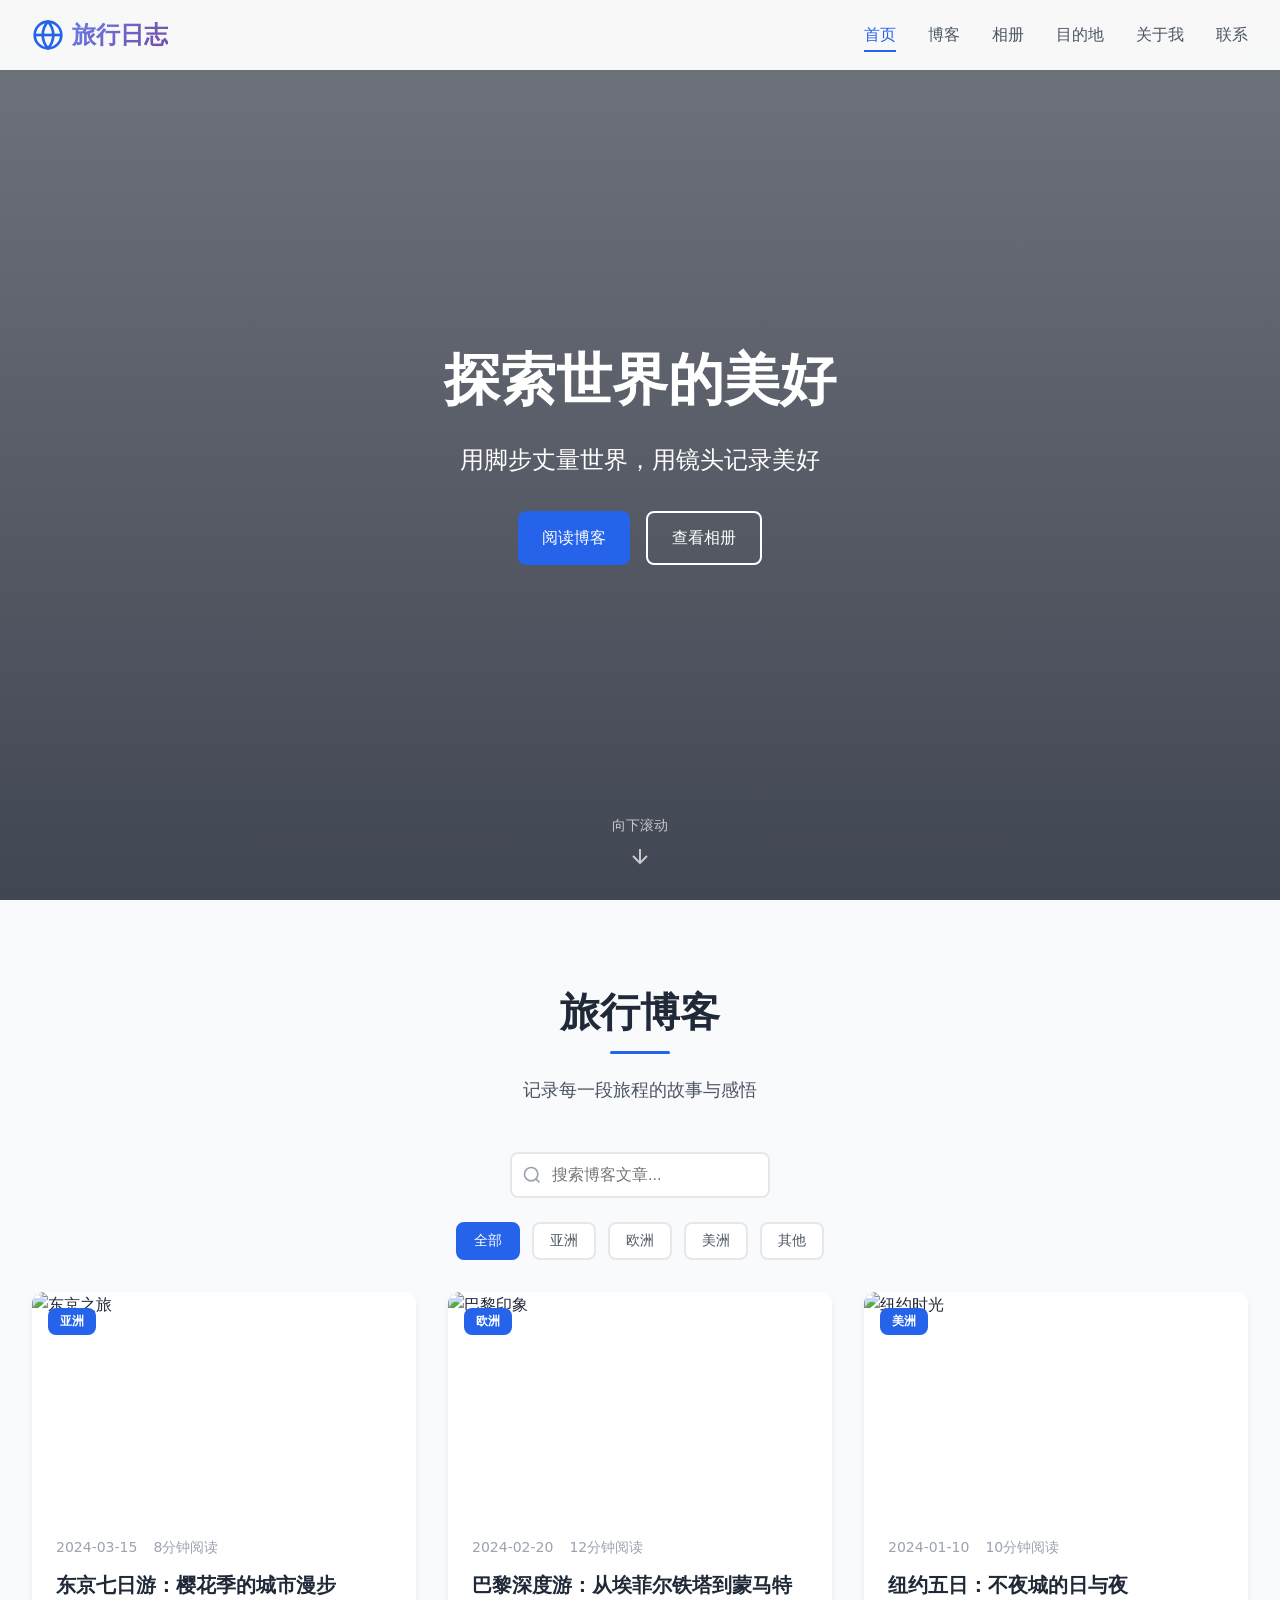
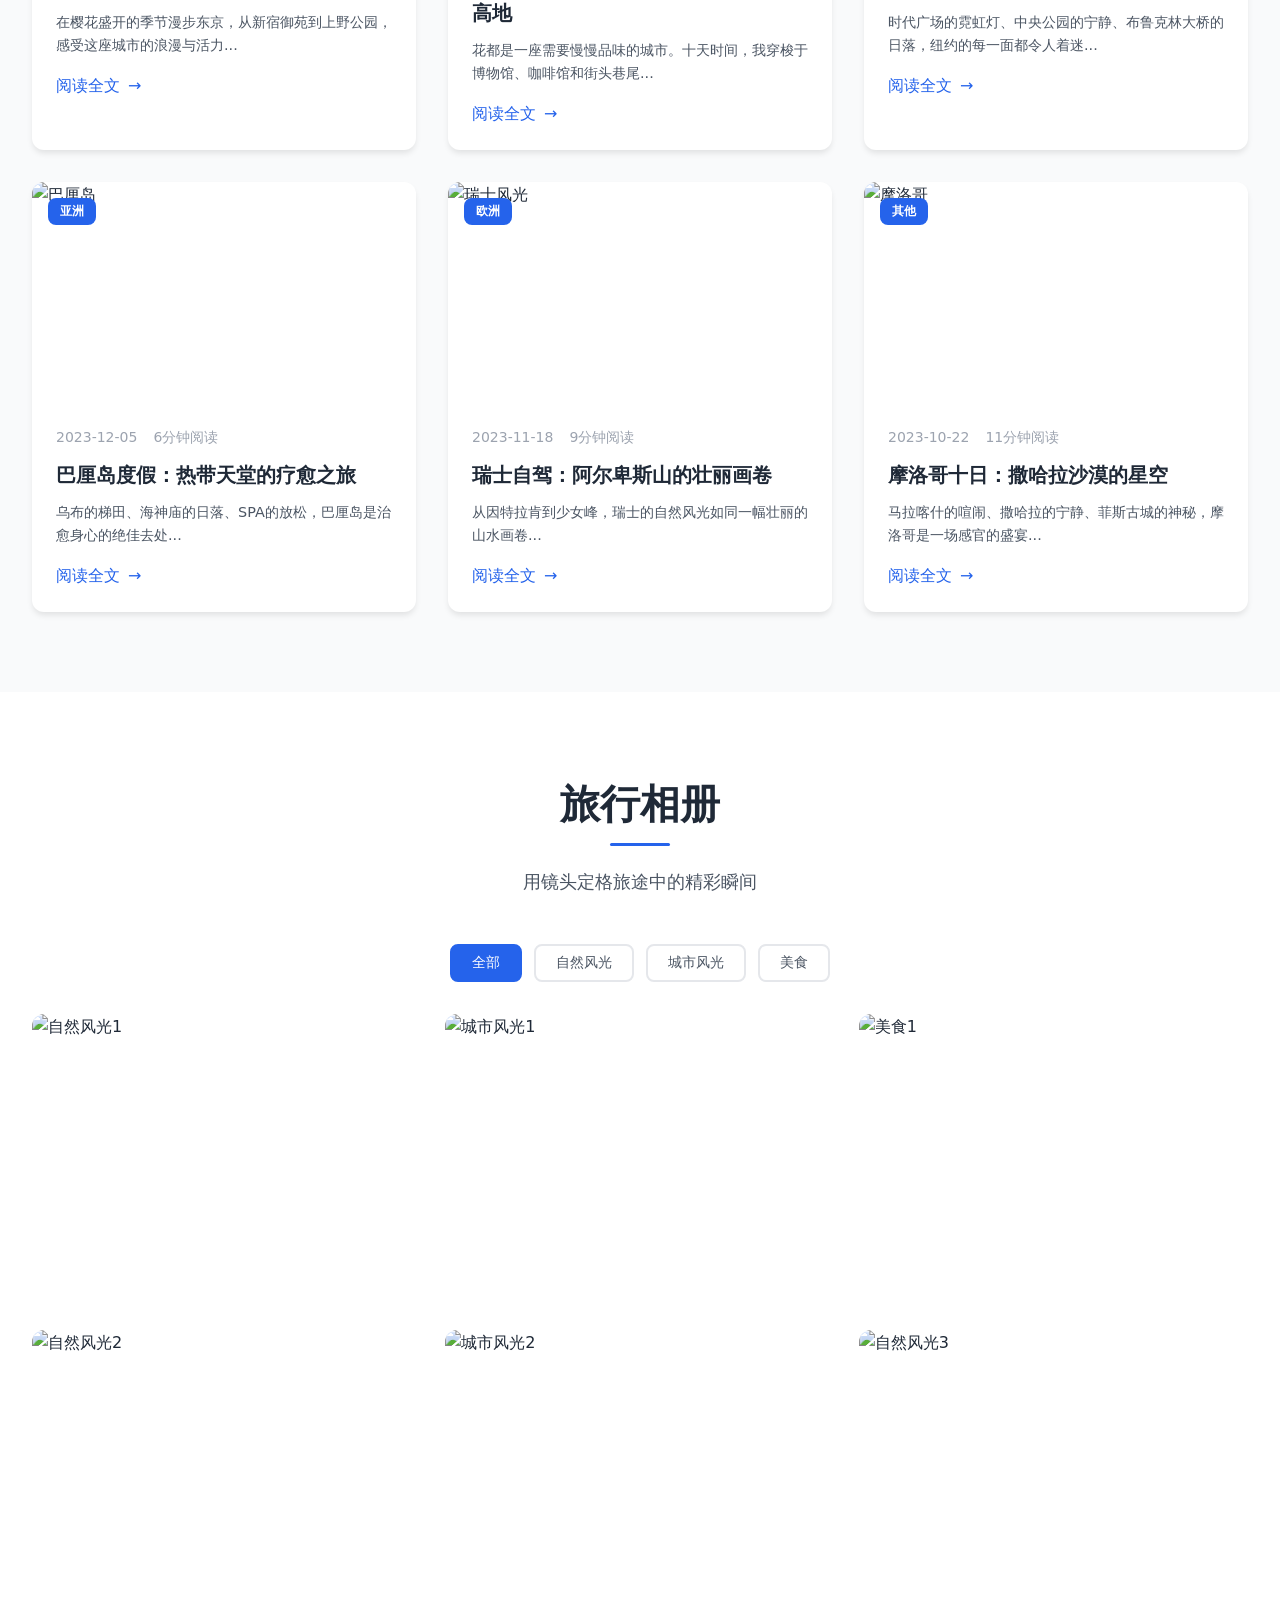
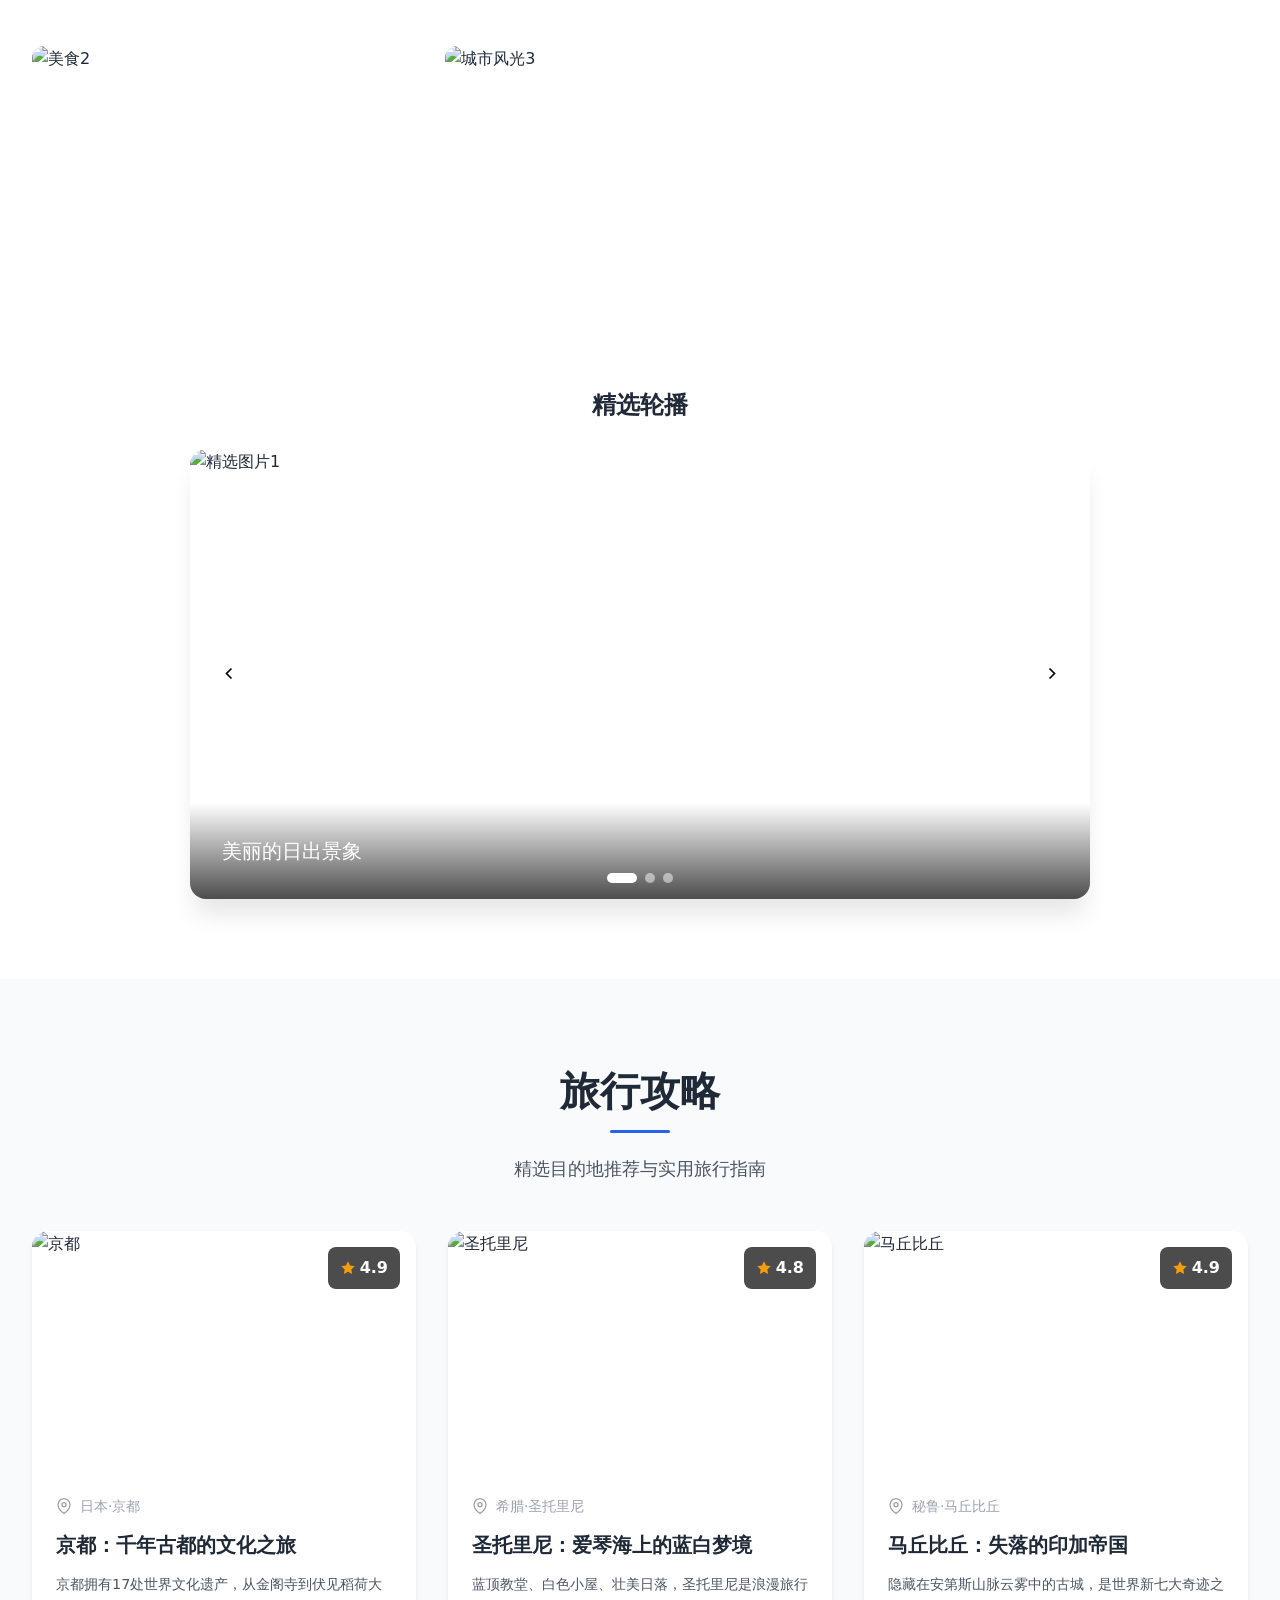
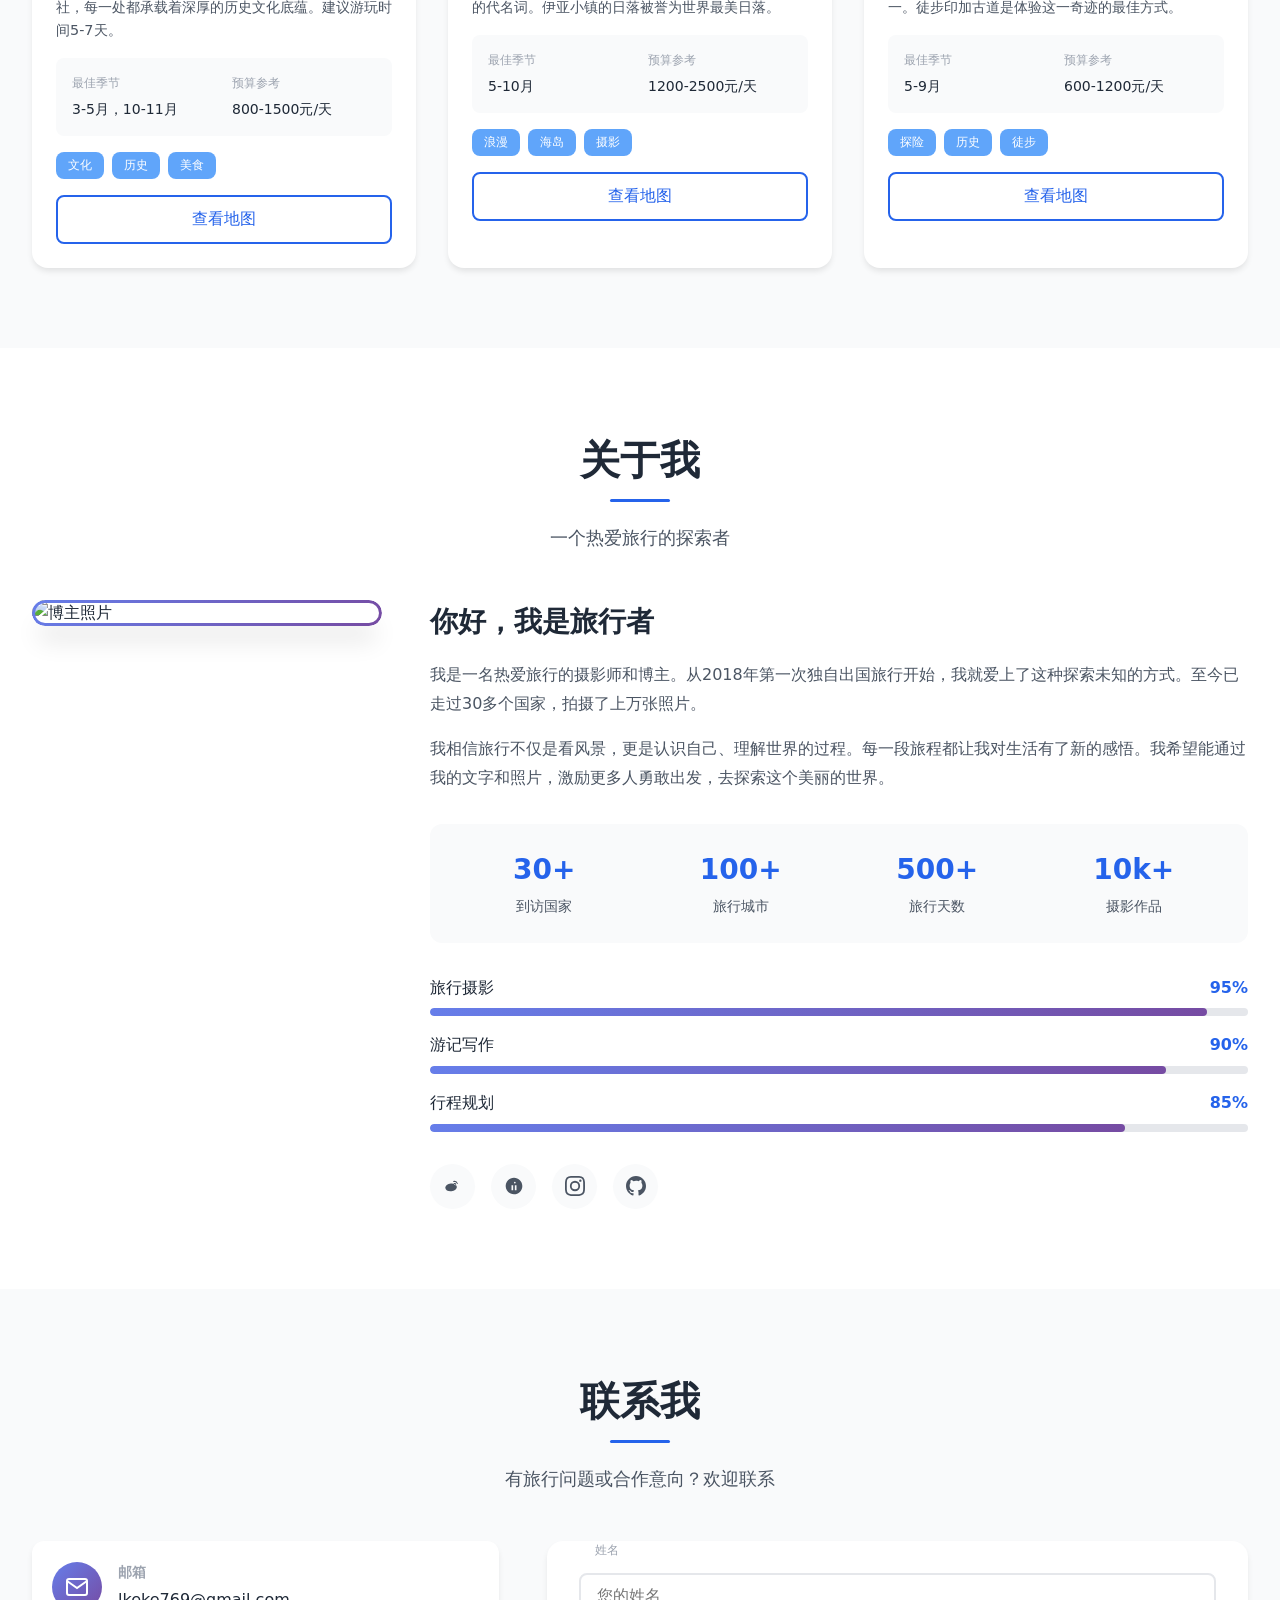
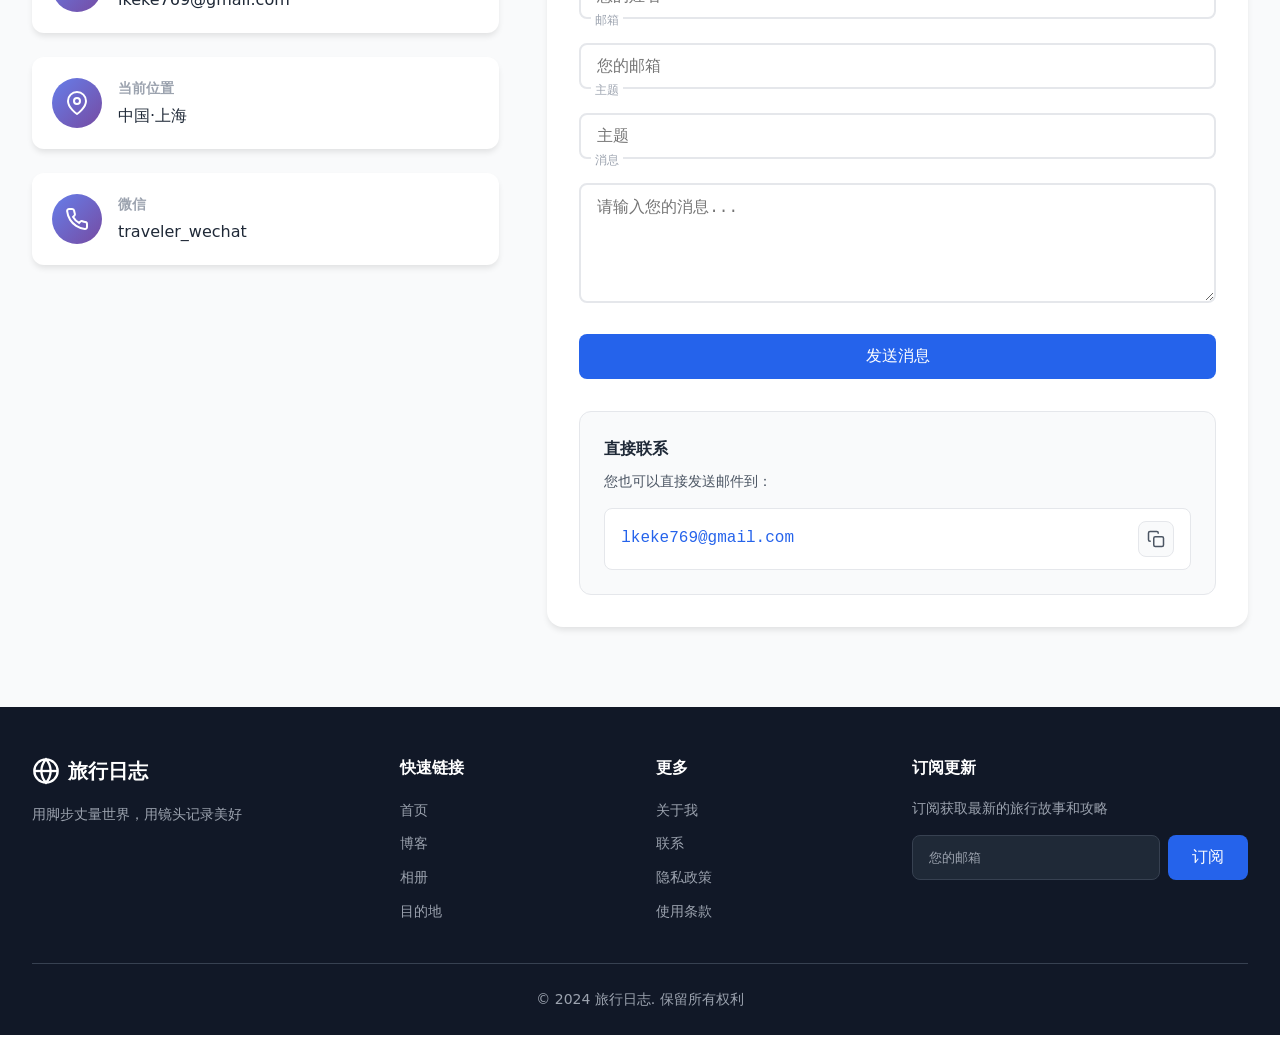
==== index.html @ f5aace0b "重新设计联系表单：添加直接邮箱显示和复制功能" ====
<!DOCTYPE html>
<html lang="zh-CN">
<head>
    <meta charset="UTF-8">
    <meta name="viewport" content="width=device-width, initial-scale=1.0">
    <meta name="description" content="个人旅游博客 - 分享世界各地的旅行故事、攻略和精美照片">
    <meta name="keywords" content="旅游, 旅行, 博客, 攻略, 目的地, 摄影">
    <meta name="author" content="旅行者">
    <title>旅行日志 - 探索世界的美好</title>
    <link rel="stylesheet" href="css/style.css">
    <link rel="stylesheet" href="css/responsive.css">
</head>
<body>
    <!-- Header -->
    <header class="header">
        <nav class="nav">
            <div class="nav__brand">
                <a href="#" class="nav__logo">
                    <svg class="nav__icon" viewBox="0 0 24 24" fill="none" stroke="currentColor" stroke-width="2">
                        <circle cx="12" cy="12" r="10"/>
                        <path d="M12 2a15.3 15.3 0 0 1 4 10 15.3 15.3 0 0 1-4 10 15.3 15.3 0 0 1-4-10 15.3 15.3 0 0 1 4-10z"/>
                        <path d="M2 12h20"/>
                    </svg>
                    <span class="nav__title">旅行日志</span>
                </a>
            </div>
            <button class="nav__toggle" aria-label="Toggle navigation">
                <span class="nav__toggle-bar"></span>
                <span class="nav__toggle-bar"></span>
                <span class="nav__toggle-bar"></span>
            </button>
            <ul class="nav__menu">
                <li class="nav__item"><a href="#home" class="nav__link active">首页</a></li>
                <li class="nav__item"><a href="#blog" class="nav__link">博客</a></li>
                <li class="nav__item"><a href="#gallery" class="nav__link">相册</a></li>
                <li class="nav__item"><a href="#destinations" class="nav__link">目的地</a></li>
                <li class="nav__item"><a href="#about" class="nav__link">关于我</a></li>
                <li class="nav__item"><a href="#contact" class="nav__link">联系</a></li>
            </ul>
        </nav>
    </header>

    <!-- Hero Section -->
    <section id="home" class="hero">
        <div class="hero__bg">
            <div class="hero__overlay"></div>
        </div>
        <div class="hero__content">
            <h1 class="hero__title animate-fade-in">探索世界的美好</h1>
            <p class="hero__subtitle animate-fade-in-delay">用脚步丈量世界，用镜头记录美好</p>
            <div class="hero__buttons">
                <a href="#blog" class="btn btn--primary">阅读博客</a>
                <a href="#gallery" class="btn btn--secondary">查看相册</a>
            </div>
        </div>
        <div class="hero__scroll">
            <span class="hero__scroll-text">向下滚动</span>
            <svg class="hero__scroll-icon" viewBox="0 0 24 24" fill="none" stroke="currentColor" stroke-width="2">
                <path d="M12 5v14M5 12l7 7 7-7"/>
            </svg>
        </div>
    </section>

    <!-- Blog Section -->
    <section id="blog" class="section blog">
        <div class="container">
            <div class="section__header">
                <h2 class="section__title">旅行博客</h2>
                <p class="section__subtitle">记录每一段旅程的故事与感悟</p>
            </div>
            
            <!-- Blog Search & Filters -->
            <div class="blog__controls">
                <div class="blog__search">
                    <input type="text" class="blog__search-input" placeholder="搜索博客文章..." aria-label="搜索博客文章">
                    <svg class="blog__search-icon" viewBox="0 0 24 24" fill="none" stroke="currentColor" stroke-width="2">
                        <circle cx="11" cy="11" r="8"/>
                        <path d="M21 21l-4.35-4.35"/>
                    </svg>
                </div>
                <div class="blog__filters">
                    <button class="blog__filter-btn active" data-category="all">全部</button>
                    <button class="blog__filter-btn" data-category="asia">亚洲</button>
                    <button class="blog__filter-btn" data-category="europe">欧洲</button>
                    <button class="blog__filter-btn" data-category="america">美洲</button>
                    <button class="blog__filter-btn" data-category="other">其他</button>
                </div>
            </div>

            <!-- Blog Grid -->
            <div class="blog__grid">
                <article class="blog-card" data-category="asia">
                    <div class="blog-card__image">
                        <img src="https://picsum.photos/600/400?random=1" alt="东京之旅" loading="lazy">
                        <span class="blog-card__category">亚洲</span>
                    </div>
                    <div class="blog-card__content">
                        <div class="blog-card__meta">
                            <time class="blog-card__date">2024-03-15</time>
                            <span class="blog-card__read-time">8分钟阅读</span>
                        </div>
                        <h3 class="blog-card__title">东京七日游：樱花季的城市漫步</h3>
                        <p class="blog-card__excerpt">在樱花盛开的季节漫步东京，从新宿御苑到上野公园，感受这座城市的浪漫与活力...</p>
                        <a href="#" class="blog-card__link">阅读全文</a>
                    </div>
                </article>

                <article class="blog-card" data-category="europe">
                    <div class="blog-card__image">
                        <img src="https://picsum.photos/600/400?random=2" alt="巴黎印象" loading="lazy">
                        <span class="blog-card__category">欧洲</span>
                    </div>
                    <div class="blog-card__content">
                        <div class="blog-card__meta">
                            <time class="blog-card__date">2024-02-20</time>
                            <span class="blog-card__read-time">12分钟阅读</span>
                        </div>
                        <h3 class="blog-card__title">巴黎深度游：从埃菲尔铁塔到蒙马特高地</h3>
                        <p class="blog-card__excerpt">花都是一座需要慢慢品味的城市。十天时间，我穿梭于博物馆、咖啡馆和街头巷尾...</p>
                        <a href="#" class="blog-card__link">阅读全文</a>
                    </div>
                </article>

                <article class="blog-card" data-category="america">
                    <div class="blog-card__image">
                        <img src="https://picsum.photos/600/400?random=3" alt="纽约时光" loading="lazy">
                        <span class="blog-card__category">美洲</span>
                    </div>
                    <div class="blog-card__content">
                        <div class="blog-card__meta">
                            <time class="blog-card__date">2024-01-10</time>
                            <span class="blog-card__read-time">10分钟阅读</span>
                        </div>
                        <h3 class="blog-card__title">纽约五日：不夜城的日与夜</h3>
                        <p class="blog-card__excerpt">时代广场的霓虹灯、中央公园的宁静、布鲁克林大桥的日落，纽约的每一面都令人着迷...</p>
                        <a href="#" class="blog-card__link">阅读全文</a>
                    </div>
                </article>

                <article class="blog-card" data-category="asia">
                    <div class="blog-card__image">
                        <img src="https://picsum.photos/600/400?random=4" alt="巴厘岛" loading="lazy">
                        <span class="blog-card__category">亚洲</span>
                    </div>
                    <div class="blog-card__content">
                        <div class="blog-card__meta">
                            <time class="blog-card__date">2023-12-05</time>
                            <span class="blog-card__read-time">6分钟阅读</span>
                        </div>
                        <h3 class="blog-card__title">巴厘岛度假：热带天堂的疗愈之旅</h3>
                        <p class="blog-card__excerpt">乌布的梯田、海神庙的日落、SPA的放松，巴厘岛是治愈身心的绝佳去处...</p>
                        <a href="#" class="blog-card__link">阅读全文</a>
                    </div>
                </article>

                <article class="blog-card" data-category="europe">
                    <div class="blog-card__image">
                        <img src="https://picsum.photos/600/400?random=5" alt="瑞士风光" loading="lazy">
                        <span class="blog-card__category">欧洲</span>
                    </div>
                    <div class="blog-card__content">
                        <div class="blog-card__meta">
                            <time class="blog-card__date">2023-11-18</time>
                            <span class="blog-card__read-time">9分钟阅读</span>
                        </div>
                        <h3 class="blog-card__title">瑞士自驾：阿尔卑斯山的壮丽画卷</h3>
                        <p class="blog-card__excerpt">从因特拉肯到少女峰，瑞士的自然风光如同一幅壮丽的山水画卷...</p>
                        <a href="#" class="blog-card__link">阅读全文</a>
                    </div>
                </article>

                <article class="blog-card" data-category="other">
                    <div class="blog-card__image">
                        <img src="https://picsum.photos/600/400?random=6" alt="摩洛哥" loading="lazy">
                        <span class="blog-card__category">其他</span>
                    </div>
                    <div class="blog-card__content">
                        <div class="blog-card__meta">
                            <time class="blog-card__date">2023-10-22</time>
                            <span class="blog-card__read-time">11分钟阅读</span>
                        </div>
                        <h3 class="blog-card__title">摩洛哥十日：撒哈拉沙漠的星空</h3>
                        <p class="blog-card__excerpt">马拉喀什的喧闹、撒哈拉的宁静、菲斯古城的神秘，摩洛哥是一场感官的盛宴...</p>
                        <a href="#" class="blog-card__link">阅读全文</a>
                    </div>
                </article>
            </div>
        </div>
    </section>

    <!-- Gallery Section -->
    <section id="gallery" class="section gallery">
        <div class="container">
            <div class="section__header">
                <h2 class="section__title">旅行相册</h2>
                <p class="section__subtitle">用镜头定格旅途中的精彩瞬间</p>
            </div>

            <!-- Gallery Filters -->
            <div class="gallery__filters">
                <button class="gallery__filter-btn active" data-album="all">全部</button>
                <button class="gallery__filter-btn" data-album="nature">自然风光</button>
                <button class="gallery__filter-btn" data-album="city">城市风光</button>
                <button class="gallery__filter-btn" data-album="food">美食</button>
            </div>

            <!-- Gallery Grid -->
            <div class="gallery__grid">
                <div class="gallery__item" data-album="nature">
                    <img src="https://picsum.photos/800/600?random=10" alt="自然风光1" loading="lazy">
                    <div class="gallery__item-overlay">
                        <button class="gallery__item-btn" aria-label="全屏查看">
                            <svg viewBox="0 0 24 24" fill="none" stroke="currentColor" stroke-width="2">
                                <path d="M8 3H5a2 2 0 0 0-2 2v3m18 0V5a2 2 0 0 0-2-2h-3m0 18h3a2 2 0 0 0 2-2v-3M3 16v3a2 2 0 0 0 2 2h3"/>
                            </svg>
                        </button>
                    </div>
                </div>
                <div class="gallery__item" data-album="city">
                    <img src="https://picsum.photos/800/600?random=11" alt="城市风光1" loading="lazy">
                    <div class="gallery__item-overlay">
                        <button class="gallery__item-btn" aria-label="全屏查看">
                            <svg viewBox="0 0 24 24" fill="none" stroke="currentColor" stroke-width="2">
                                <path d="M8 3H5a2 2 0 0 0-2 2v3m18 0V5a2 2 0 0 0-2-2h-3m0 18h3a2 2 0 0 0 2-2v-3M3 16v3a2 2 0 0 0 2 2h3"/>
                            </svg>
                        </button>
                    </div>
                </div>
                <div class="gallery__item" data-album="food">
                    <img src="https://picsum.photos/800/600?random=12" alt="美食1" loading="lazy">
                    <div class="gallery__item-overlay">
                        <button class="gallery__item-btn" aria-label="全屏查看">
                            <svg viewBox="0 0 24 24" fill="none" stroke="currentColor" stroke-width="2">
                                <path d="M8 3H5a2 2 0 0 0-2 2v3m18 0V5a2 2 0 0 0-2-2h-3m0 18h3a2 2 0 0 0 2-2v-3M3 16v3a2 2 0 0 0 2 2h3"/>
                            </svg>
                        </button>
                    </div>
                </div>
                <div class="gallery__item" data-album="nature">
                    <img src="https://picsum.photos/800/600?random=13" alt="自然风光2" loading="lazy">
                    <div class="gallery__item-overlay">
                        <button class="gallery__item-btn" aria-label="全屏查看">
                            <svg viewBox="0 0 24 24" fill="none" stroke="currentColor" stroke-width="2">
                                <path d="M8 3H5a2 2 0 0 0-2 2v3m18 0V5a2 2 0 0 0-2-2h-3m0 18h3a2 2 0 0 0 2-2v-3M3 16v3a2 2 0 0 0 2 2h3"/>
                            </svg>
                        </button>
                    </div>
                </div>
                <div class="gallery__item" data-album="city">
                    <img src="https://picsum.photos/800/600?random=14" alt="城市风光2" loading="lazy">
                    <div class="gallery__item-overlay">
                        <button class="gallery__item-btn" aria-label="全屏查看">
                            <svg viewBox="0 0 24 24" fill="none" stroke="currentColor" stroke-width="2">
                                <path d="M8 3H5a2 2 0 0 0-2 2v3m18 0V5a2 2 0 0 0-2-2h-3m0 18h3a2 2 0 0 0 2-2v-3M3 16v3a2 2 0 0 0 2 2h3"/>
                            </svg>
                        </button>
                    </div>
                </div>
                <div class="gallery__item" data-album="nature">
                    <img src="https://picsum.photos/800/600?random=15" alt="自然风光3" loading="lazy">
                    <div class="gallery__item-overlay">
                        <button class="gallery__item-btn" aria-label="全屏查看">
                            <svg viewBox="0 0 24 24" fill="none" stroke="currentColor" stroke-width="2">
                                <path d="M8 3H5a2 2 0 0 0-2 2v3m18 0V5a2 2 0 0 0-2-2h-3m0 18h3a2 2 0 0 0 2-2v-3M3 16v3a2 2 0 0 0 2 2h3"/>
                            </svg>
                        </button>
                    </div>
                </div>
                <div class="gallery__item" data-album="food">
                    <img src="https://picsum.photos/800/600?random=16" alt="美食2" loading="lazy">
                    <div class="gallery__item-overlay">
                        <button class="gallery__item-btn" aria-label="全屏查看">
                            <svg viewBox="0 0 24 24" fill="none" stroke="currentColor" stroke-width="2">
                                <path d="M8 3H5a2 2 0 0 0-2 2v3m18 0V5a2 2 0 0 0-2-2h-3m0 18h3a2 2 0 0 0 2-2v-3M3 16v3a2 2 0 0 0 2 2h3"/>
                            </svg>
                        </button>
                    </div>
                </div>
                <div class="gallery__item" data-album="city">
                    <img src="https://picsum.photos/800/600?random=17" alt="城市风光3" loading="lazy">
                    <div class="gallery__item-overlay">
                        <button class="gallery__item-btn" aria-label="全屏查看">
                            <svg viewBox="0 0 24 24" fill="none" stroke="currentColor" stroke-width="2">
                                <path d="M8 3H5a2 2 0 0 0-2 2v3m18 0V5a2 2 0 0 0-2-2h-3m0 18h3a2 2 0 0 0 2-2v-3M3 16v3a2 2 0 0 0 2 2h3"/>
                            </svg>
                        </button>
                    </div>
                </div>
            </div>

            <!-- Carousel Section -->
            <div class="gallery__carousel-section">
                <h3 class="gallery__carousel-title">精选轮播</h3>
                <div class="carousel">
                    <div class="carousel__container">
                        <div class="carousel__track">
                            <div class="carousel__slide">
                                <img src="https://picsum.photos/1200/600?random=20" alt="精选图片1" loading="lazy">
                                <div class="carousel__caption">美丽的日出景象</div>
                            </div>
                            <div class="carousel__slide">
                                <img src="https://picsum.photos/1200/600?random=21" alt="精选图片2" loading="lazy">
                                <div class="carousel__caption">城市天际线</div>
                            </div>
                            <div class="carousel__slide">
                                <img src="https://picsum.photos/1200/600?random=22" alt="精选图片3" loading="lazy">
                                <div class="carousel__caption">热带海滩</div>
                            </div>
                        </div>
                    </div>
                    <button class="carousel__btn carousel__btn--prev" aria-label="上一张">
                        <svg viewBox="0 0 24 24" fill="none" stroke="currentColor" stroke-width="2">
                            <path d="M15 18l-6-6 6-6"/>
                        </svg>
                    </button>
                    <button class="carousel__btn carousel__btn--next" aria-label="下一张">
                        <svg viewBox="0 0 24 24" fill="none" stroke="currentColor" stroke-width="2">
                            <path d="M9 18l6-6-6-6"/>
                        </svg>
                    </button>
                    <div class="carousel__dots">
                        <button class="carousel__dot active" aria-label="幻灯片1"></button>
                        <button class="carousel__dot" aria-label="幻灯片2"></button>
                        <button class="carousel__dot" aria-label="幻灯片3"></button>
                    </div>
                </div>
            </div>
        </div>
    </section>

    <!-- Lightbox Modal -->
    <div id="lightbox" class="lightbox">
        <button class="lightbox__close" aria-label="关闭">
            <svg viewBox="0 0 24 24" fill="none" stroke="currentColor" stroke-width="2">
                <path d="M18 6L6 18M6 6l12 12"/>
            </svg>
        </button>
        <button class="lightbox__prev" aria-label="上一张">
            <svg viewBox="0 0 24 24" fill="none" stroke="currentColor" stroke-width="2">
                <path d="M15 18l-6-6 6-6"/>
            </svg>
        </button>
        <button class="lightbox__next" aria-label="下一张">
            <svg viewBox="0 0 24 24" fill="none" stroke="currentColor" stroke-width="2">
                <path d="M9 18l6-6-6-6"/>
            </svg>
        </button>
        <img src="" alt="全屏查看图片" class="lightbox__image">
        <div class="lightbox__caption"></div>
    </div>

    <!-- Destinations Section -->
    <section id="destinations" class="section destinations">
        <div class="container">
            <div class="section__header">
                <h2 class="section__title">旅行攻略</h2>
                <p class="section__subtitle">精选目的地推荐与实用旅行指南</p>
            </div>

            <div class="destinations__grid">
                <!-- Destination 1 -->
                <div class="destination-card">
                    <div class="destination-card__image">
                        <img src="https://picsum.photos/800/500?random=30" alt="京都" loading="lazy">
                        <div class="destination-card__rating">
                            <svg viewBox="0 0 24 24" fill="currentColor">
                                <path d="M12 2l3.09 6.26L22 9.27l-5 4.87 1.18 6.88L12 17.77l-6.18 3.25L7 14.14 2 9.27l6.91-1.01L12 2z"/>
                            </svg>
                            <span>4.9</span>
                        </div>
                    </div>
                    <div class="destination-card__content">
                        <div class="destination-card__location">
                            <svg viewBox="0 0 24 24" fill="none" stroke="currentColor" stroke-width="2">
                                <path d="M21 10c0 7-9 13-9 13s-9-6-9-13a9 9 0 0 1 18 0z"/>
                                <circle cx="12" cy="10" r="3"/>
                            </svg>
                            <span>日本·京都</span>
                        </div>
                        <h3 class="destination-card__title">京都：千年古都的文化之旅</h3>
                        <p class="destination-card__description">京都拥有17处世界文化遗产，从金阁寺到伏见稻荷大社，每一处都承载着深厚的历史文化底蕴。建议游玩时间5-7天。</p>
                        <div class="destination-card__info">
                            <div class="destination-card__info-item">
                                <span class="destination-card__info-label">最佳季节</span>
                                <span class="destination-card__info-value">3-5月，10-11月</span>
                            </div>
                            <div class="destination-card__info-item">
                                <span class="destination-card__info-label">预算参考</span>
                                <span class="destination-card__info-value">800-1500元/天</span>
                            </div>
                        </div>
                        <div class="destination-card__tags">
                            <span class="destination-card__tag">文化</span>
                            <span class="destination-card__tag">历史</span>
                            <span class="destination-card__tag">美食</span>
                        </div>
                        <button class="btn btn--outline destination-card__btn" onclick="showMap('kyoto')">查看地图</button>
                    </div>
                </div>

                <!-- Destination 2 -->
                <div class="destination-card">
                    <div class="destination-card__image">
                        <img src="https://picsum.photos/800/500?random=31" alt="圣托里尼" loading="lazy">
                        <div class="destination-card__rating">
                            <svg viewBox="0 0 24 24" fill="currentColor">
                                <path d="M12 2l3.09 6.26L22 9.27l-5 4.87 1.18 6.88L12 17.77l-6.18 3.25L7 14.14 2 9.27l6.91-1.01L12 2z"/>
                            </svg>
                            <span>4.8</span>
                        </div>
                    </div>
                    <div class="destination-card__content">
                        <div class="destination-card__location">
                            <svg viewBox="0 0 24 24" fill="none" stroke="currentColor" stroke-width="2">
                                <path d="M21 10c0 7-9 13-9 13s-9-6-9-13a9 9 0 0 1 18 0z"/>
                                <circle cx="12" cy="10" r="3"/>
                            </svg>
                            <span>希腊·圣托里尼</span>
                        </div>
                        <h3 class="destination-card__title">圣托里尼：爱琴海上的蓝白梦境</h3>
                        <p class="destination-card__description">蓝顶教堂、白色小屋、壮美日落，圣托里尼是浪漫旅行的代名词。伊亚小镇的日落被誉为世界最美日落。</p>
                        <div class="destination-card__info">
                            <div class="destination-card__info-item">
                                <span class="destination-card__info-label">最佳季节</span>
                                <span class="destination-card__info-value">5-10月</span>
                            </div>
                            <div class="destination-card__info-item">
                                <span class="destination-card__info-label">预算参考</span>
                                <span class="destination-card__info-value">1200-2500元/天</span>
                            </div>
                        </div>
                        <div class="destination-card__tags">
                            <span class="destination-card__tag">浪漫</span>
                            <span class="destination-card__tag">海岛</span>
                            <span class="destination-card__tag">摄影</span>
                        </div>
                        <button class="btn btn--outline destination-card__btn" onclick="showMap('santorini')">查看地图</button>
                    </div>
                </div>

                <!-- Destination 3 -->
                <div class="destination-card">
                    <div class="destination-card__image">
                        <img src="https://picsum.photos/800/500?random=32" alt="马丘比丘" loading="lazy">
                        <div class="destination-card__rating">
                            <svg viewBox="0 0 24 24" fill="currentColor">
                                <path d="M12 2l3.09 6.26L22 9.27l-5 4.87 1.18 6.88L12 17.77l-6.18 3.25L7 14.14 2 9.27l6.91-1.01L12 2z"/>
                            </svg>
                            <span>4.9</span>
                        </div>
                    </div>
                    <div class="destination-card__content">
                        <div class="destination-card__location">
                            <svg viewBox="0 0 24 24" fill="none" stroke="currentColor" stroke-width="2">
                                <path d="M21 10c0 7-9 13-9 13s-9-6-9-13a9 9 0 0 1 18 0z"/>
                                <circle cx="12" cy="10" r="3"/>
                            </svg>
                            <span>秘鲁·马丘比丘</span>
                        </div>
                        <h3 class="destination-card__title">马丘比丘：失落的印加帝国</h3>
                        <p class="destination-card__description">隐藏在安第斯山脉云雾中的古城，是世界新七大奇迹之一。徒步印加古道是体验这一奇迹的最佳方式。</p>
                        <div class="destination-card__info">
                            <div class="destination-card__info-item">
                                <span class="destination-card__info-label">最佳季节</span>
                                <span class="destination-card__info-value">5-9月</span>
                            </div>
                            <div class="destination-card__info-item">
                                <span class="destination-card__info-label">预算参考</span>
                                <span class="destination-card__info-value">600-1200元/天</span>
                            </div>
                        </div>
                        <div class="destination-card__tags">
                            <span class="destination-card__tag">探险</span>
                            <span class="destination-card__tag">历史</span>
                            <span class="destination-card__tag">徒步</span>
                        </div>
                        <button class="btn btn--outline destination-card__btn" onclick="showMap('machu')">查看地图</button>
                    </div>
                </div>
            </div>
        </div>
    </section>

    <!-- Map Modal -->
    <div id="mapModal" class="map-modal">
        <div class="map-modal__content">
            <button class="map-modal__close" aria-label="关闭">
                <svg viewBox="0 0 24 24" fill="none" stroke="currentColor" stroke-width="2">
                    <path d="M18 6L6 18M6 6l12 12"/>
                </svg>
            </button>
            <h3 class="map-modal__title" id="mapTitle">目的地地图</h3>
            <div class="map-modal__container">
                <iframe id="mapFrame" src="" width="100%" height="100%" style="border:0;" allowfullscreen="" loading="lazy"></iframe>
            </div>
        </div>
    </div>

    <!-- About Section -->
    <section id="about" class="section about">
        <div class="container">
            <div class="section__header">
                <h2 class="section__title">关于我</h2>
                <p class="section__subtitle">一个热爱旅行的探索者</p>
            </div>

            <div class="about__content">
                <div class="about__image">
                    <img src="https://picsum.photos/500/600?random=40" alt="博主照片" loading="lazy">
                </div>
                <div class="about__text">
                    <h3 class="about__name">你好，我是旅行者</h3>
                    <p class="about__bio">我是一名热爱旅行的摄影师和博主。从2018年第一次独自出国旅行开始，我就爱上了这种探索未知的方式。至今已走过30多个国家，拍摄了上万张照片。</p>
                    <p class="about__bio">我相信旅行不仅是看风景，更是认识自己、理解世界的过程。每一段旅程都让我对生活有了新的感悟。我希望能通过我的文字和照片，激励更多人勇敢出发，去探索这个美丽的世界。</p>
                    
                    <div class="about__stats">
                        <div class="about__stat">
                            <span class="about__stat-number">30+</span>
                            <span class="about__stat-label">到访国家</span>
                        </div>
                        <div class="about__stat">
                            <span class="about__stat-number">100+</span>
                            <span class="about__stat-label">旅行城市</span>
                        </div>
                        <div class="about__stat">
                            <span class="about__stat-number">500+</span>
                            <span class="about__stat-label">旅行天数</span>
                        </div>
                        <div class="about__stat">
                            <span class="about__stat-number">10k+</span>
                            <span class="about__stat-label">摄影作品</span>
                        </div>
                    </div>

                    <div class="about__skills">
                        <div class="about__skill">
                            <div class="about__skill-header">
                                <span class="about__skill-name">旅行摄影</span>
                                <span class="about__skill-percent">95%</span>
                            </div>
                            <div class="about__skill-bar">
                                <div class="about__skill-progress" style="width: 95%"></div>
                            </div>
                        </div>
                        <div class="about__skill">
                            <div class="about__skill-header">
                                <span class="about__skill-name">游记写作</span>
                                <span class="about__skill-percent">90%</span>
                            </div>
                            <div class="about__skill-bar">
                                <div class="about__skill-progress" style="width: 90%"></div>
                            </div>
                        </div>
                        <div class="about__skill">
                            <div class="about__skill-header">
                                <span class="about__skill-name">行程规划</span>
                                <span class="about__skill-percent">85%</span>
                            </div>
                            <div class="about__skill-bar">
                                <div class="about__skill-progress" style="width: 85%"></div>
                            </div>
                        </div>
                    </div>

                    <div class="about__social">
                        <a href="#" class="about__social-link" aria-label="微博">
                            <svg viewBox="0 0 24 24" fill="currentColor">
                                <path d="M10.1 18.3c-3.8.4-7.1-1.3-7.3-3.9-.2-2.6 2.7-5 6.5-5.4 3.8-.4 7.1 1.3 7.3 3.9.2 2.6-2.7 5-6.5 5.4zm5.9-8.3c-.4-1.2-1.6-1.8-2.8-1.4-.3.1-.4.4-.3.7.3.9 1 1.6 2 1.8.3.1.6-.1.7-.4.1-.3 0-.6-.4-.7h.8zm1.4-1.5c-.7-2-2.7-3.1-4.7-2.6-.4.1-.6.5-.5.9.1.4.5.6.9.5 1.5-.4 3 .4 3.5 1.8.1.3.4.5.8.4.3-.1.5-.4.4-.8l-.4-.2z"/>
                            </svg>
                        </a>
                        <a href="#" class="about__social-link" aria-label="小红书">
                            <svg viewBox="0 0 24 24" fill="currentColor">
                                <path d="M12 2C6.48 2 2 6.48 2 12s4.48 10 10 10 10-4.48 10-10S17.52 2 12 2zm-1 15h-2v-6h2v6zm4 0h-2v-6h2v6zm-2-8c-.55 0-1-.45-1-1s.45-1 1-1 1 .45 1 1-.45 1-1 1z"/>
                            </svg>
                        </a>
                        <a href="#" class="about__social-link" aria-label="Instagram">
                            <svg viewBox="0 0 24 24" fill="currentColor">
                                <path d="M12 2.163c3.204 0 3.584.012 4.85.07 3.252.148 4.771 1.691 4.919 4.919.058 1.265.069 1.645.069 4.849 0 3.205-.012 3.584-.069 4.849-.149 3.225-1.664 4.771-4.919 4.919-1.266.058-1.644.07-4.85.07-3.204 0-3.584-.012-4.849-.07-3.26-.149-4.771-1.699-4.919-4.92-.058-1.265-.07-1.644-.07-4.849 0-3.204.013-3.583.07-4.849.149-3.227 1.664-4.771 4.919-4.919 1.266-.057 1.645-.069 4.849-.069zM12 0C8.741 0 8.333.014 7.053.072 2.695.272.273 2.69.073 7.052.014 8.333 0 8.741 0 12c0 3.259.014 3.668.072 4.948.2 4.358 2.618 6.78 6.98 6.98C8.333 23.986 8.741 24 12 24c3.259 0 3.668-.014 4.948-.072 4.354-.2 6.782-2.618 6.979-6.98.059-1.28.073-1.689.073-4.948 0-3.259-.014-3.667-.072-4.947-.196-4.354-2.617-6.78-6.979-6.98C15.668.014 15.259 0 12 0zm0 5.838a6.162 6.162 0 100 12.324 6.162 6.162 0 000-12.324zM12 16a4 4 0 110-8 4 4 0 010 8zm6.406-11.845a1.44 1.44 0 100 2.881 1.44 1.44 0 000-2.881z"/>
                            </svg>
                        </a>
                        <a href="#" class="about__social-link" aria-label="GitHub">
                            <svg viewBox="0 0 24 24" fill="currentColor">
                                <path d="M12 0C5.374 0 0 5.373 0 12c0 5.302 3.438 9.8 8.207 11.387.599.111.793-.261.793-.577v-2.234c-3.338.726-4.033-1.416-4.033-1.416-.546-1.387-1.333-1.756-1.333-1.756-1.089-.745.083-.729.083-.729 1.205.084 1.839 1.237 1.839 1.237 1.07 1.834 2.807 1.304 3.492.997.107-.775.418-1.305.762-1.604-2.665-.305-5.467-1.334-5.467-5.931 0-1.311.469-2.381 1.236-3.221-.124-.303-.535-1.524.117-3.176 0 0 1.008-.322 3.301 1.23A11.509 11.509 0 0012 5.803c1.02.005 2.047.138 3.006.404 2.291-1.552 3.297-1.23 3.297-1.23.653 1.653.242 2.874.118 3.176.77.84 1.235 1.911 1.235 3.221 0 4.609-2.807 5.624-5.479 5.921.43.372.823 1.102.823 2.222v3.293c0 .319.192.694.801.576C20.566 21.797 24 17.3 24 12c0-6.627-5.373-12-12-12z"/>
                            </svg>
                        </a>
                    </div>
                </div>
            </div>
        </div>
    </section>

    <!-- Contact Section -->
    <section id="contact" class="section contact">
        <div class="container">
            <div class="section__header">
                <h2 class="section__title">联系我</h2>
                <p class="section__subtitle">有旅行问题或合作意向？欢迎联系</p>
            </div>

            <div class="contact__content">
                <div class="contact__info">
                    <div class="contact__info-item">
                        <div class="contact__info-icon">
                            <svg viewBox="0 0 24 24" fill="none" stroke="currentColor" stroke-width="2">
                                <path d="M4 4h16c1.1 0 2 .9 2 2v12c0 1.1-.9 2-2 2H4c-1.1 0-2-.9-2-2V6c0-1.1.9-2 2-2z"/>
                                <path d="M22 6l-10 7L2 6"/>
                            </svg>
                        </div>
                        <div class="contact__info-text">
                            <h4 class="contact__info-title">邮箱</h4>
                            <p class="contact__info-value">lkeke769@gmail.com</p>
                        </div>
                    </div>
                    <div class="contact__info-item">
                        <div class="contact__info-icon">
                            <svg viewBox="0 0 24 24" fill="none" stroke="currentColor" stroke-width="2">
                                <path d="M21 10c0 7-9 13-9 13s-9-6-9-13a9 9 0 0 1 18 0z"/>
                                <circle cx="12" cy="10" r="3"/>
                            </svg>
                        </div>
                        <div class="contact__info-text">
                            <h4 class="contact__info-title">当前位置</h4>
                            <p class="contact__info-value">中国·上海</p>
                        </div>
                    </div>
                    <div class="contact__info-item">
                        <div class="contact__info-icon">
                            <svg viewBox="0 0 24 24" fill="none" stroke="currentColor" stroke-width="2">
                                <path d="M22 16.92v3a2 2 0 0 1-2.18 2 19.79 19.79 0 0 1-8.63-3.07 19.5 19.5 0 0 1-6-6 19.79 19.79 0 0 1-3.07-8.67A2 2 0 0 1 4.11 2h3a2 2 0 0 1 2 1.72 12.84 12.84 0 0 0 .7 2.81 2 2 0 0 1-.45 2.11L8.09 9.91a16 16 0 0 0 6 6l1.27-1.27a2 2 0 0 1 2.11-.45 12.84 12.84 0 0 0 2.81.7A2 2 0 0 1 22 16.92z"/>
                            </svg>
                        </div>
                        <div class="contact__info-text">
                            <h4 class="contact__info-title">微信</h4>
                            <p class="contact__info-value">traveler_wechat</p>
                        </div>
                    </div>
                </div>

                <div class="contact__form" id="contactForm">
                    <div class="form__group">
                        <input type="text" class="form__input" id="name" name="name" placeholder="您的姓名" required>
                        <label class="form__label" for="name">姓名</label>
                    </div>
                    <div class="form__group">
                        <input type="email" class="form__input" id="email" name="email" placeholder="您的邮箱" required>
                        <label class="form__label" for="email">邮箱</label>
                    </div>
                    <div class="form__group">
                        <input type="text" class="form__input" id="subject" name="subject" placeholder="主题">
                        <label class="form__label" for="subject">主题</label>
                    </div>
                    <div class="form__group">
                        <textarea class="form__textarea" id="message" name="message" rows="5" placeholder="请输入您的消息..." required></textarea>
                        <label class="form__label" for="message">消息</label>
                    </div>
                    <button type="button" class="btn btn--primary form__submit" onclick="sendEmail()">
                        <span class="btn__text">发送消息</span>
                        <span class="btn__loading">
                            <svg class="btn__spinner" viewBox="0 0 24 24" fill="none" stroke="currentColor" stroke-width="2">
                                <circle cx="12" cy="12" r="10" stroke-dasharray="60" stroke-dashoffset="15"/>
                            </svg>
                        </span>
                    </button>
                    <div class="form__message" id="formMessage"></div>
                    
                    <!-- 邮箱信息 -->
                    <div class="contact__email-info">
                        <h4 class="contact__email-title">直接联系</h4>
                        <p class="contact__email-text">您也可以直接发送邮件到：</p>
                        <div class="contact__email-box">
                            <span class="contact__email-address" id="emailAddress">lkeke769@gmail.com</span>
                            <button class="contact__email-copy" onclick="copyEmail()" aria-label="复制邮箱">
                                <svg viewBox="0 0 24 24" fill="none" stroke="currentColor" stroke-width="2">
                                    <rect x="9" y="9" width="13" height="13" rx="2" ry="2"/>
                                    <path d="M5 15H4a2 2 0 0 1-2-2V4a2 2 0 0 1 2-2h9a2 2 0 0 1 2 2v1"/>
                                </svg>
                            </button>
                        </div>
                    </div>
                </div>
            </div>
        </div>
    </section>

    <!-- Footer -->
    <footer class="footer">
        <div class="container">
            <div class="footer__content">
                <div class="footer__brand">
                    <a href="#" class="footer__logo">
                        <svg class="footer__icon" viewBox="0 0 24 24" fill="none" stroke="currentColor" stroke-width="2">
                            <circle cx="12" cy="12" r="10"/>
                            <path d="M12 2a15.3 15.3 0 0 1 4 10 15.3 15.3 0 0 1-4 10 15.3 15.3 0 0 1-4-10 15.3 15.3 0 0 1 4-10z"/>
                            <path d="M2 12h20"/>
                        </svg>
                        <span class="footer__title">旅行日志</span>
                    </a>
                    <p class="footer__desc">用脚步丈量世界，用镜头记录美好</p>
                </div>
                <div class="footer__links">
                    <h4 class="footer__heading">快速链接</h4>
                    <ul class="footer__list">
                        <li><a href="#home">首页</a></li>
                        <li><a href="#blog">博客</a></li>
                        <li><a href="#gallery">相册</a></li>
                        <li><a href="#destinations">目的地</a></li>
                    </ul>
                </div>
                <div class="footer__links">
                    <h4 class="footer__heading">更多</h4>
                    <ul class="footer__list">
                        <li><a href="#about">关于我</a></li>
                        <li><a href="#contact">联系</a></li>
                        <li><a href="#">隐私政策</a></li>
                        <li><a href="#">使用条款</a></li>
                    </ul>
                </div>
                <div class="footer__newsletter">
                    <h4 class="footer__heading">订阅更新</h4>
                    <p class="footer__newsletter-desc">订阅获取最新的旅行故事和攻略</p>
                    <form class="footer__subscribe" id="subscribeForm">
                        <input type="email" class="footer__subscribe-input" placeholder="您的邮箱" required>
                        <button type="submit" class="btn btn--primary">订阅</button>
                    </form>
                </div>
            </div>
            <div class="footer__bottom">
                <p class="footer__copyright">&copy; 2024 旅行日志. 保留所有权利</p>
            </div>
        </div>
    </footer>

    <!-- Back to Top Button -->
    <button class="back-to-top" aria-label="返回顶部">
        <svg viewBox="0 0 24 24" fill="none" stroke="currentColor" stroke-width="2">
            <path d="M18 15l-6-6-6 6"/>
        </svg>
    </button>

    <script src="js/main.js"></script>
</body>
</html>
---- css/style.css ----
/* ==================== 
   Variables & Reset 
   ==================== */
:root {
  --primary: #2563eb;
  --primary-dark: #1d4ed8;
  --primary-light: #60a5fa;
  --secondary: #f59e0b;
  --secondary-dark: #d97706;
  --accent: #10b981;
  --text-primary: #1f2937;
  --text-secondary: #4b5563;
  --text-light: #9ca3af;
  --bg-primary: #ffffff;
  --bg-secondary: #f9fafb;
  --bg-dark: #111827;
  --bg-gradient: linear-gradient(135deg, #667eea 0%, #764ba2 100%);
  --shadow-sm: 0 1px 2px rgba(0, 0, 0, 0.05);
  --shadow: 0 4px 6px -1px rgba(0, 0, 0, 0.1);
  --shadow-lg: 0 10px 15px -3px rgba(0, 0, 0, 0.1);
  --shadow-xl: 0 20px 25px -5px rgba(0, 0, 0, 0.1);
  --radius-sm: 4px;
  --radius: 8px;
  --radius-lg: 12px;
  --radius-xl: 16px;
  --transition: all 0.3s ease;
  --font-primary: 'Segoe UI', system-ui, -apple-system, sans-serif;
  --font-heading: Georgia, 'Times New Roman', serif;
}

* {
  margin: 0;
  padding: 0;
  box-sizing: border-box;
}

html {
  scroll-behavior: smooth;
  scroll-padding-top: 80px;
}

body {
  font-family: var(--font-primary);
  color: var(--text-primary);
  background-color: var(--bg-primary);
  line-height: 1.6;
  overflow-x: hidden;
}

img {
  max-width: 100%;
  height: auto;
  display: block;
}

a {
  text-decoration: none;
  color: inherit;
}

ul {
  list-style: none;
}

button {
  border: none;
  background: none;
  cursor: pointer;
  font-family: inherit;
}

/* ==================== 
   Utility Classes 
   ==================== */
.container {
  max-width: 1280px;
  margin: 0 auto;
  padding: 0 2rem;
}

.section {
  padding: 5rem 0;
}

.section__header {
  text-align: center;
  margin-bottom: 3rem;
}

.section__title {
  font-size: 2.5rem;
  font-weight: 700;
  margin-bottom: 0.5rem;
  color: var(--text-primary);
  position: relative;
  display: inline-block;
}

.section__title::after {
  content: '';
  position: absolute;
  bottom: -10px;
  left: 50%;
  transform: translateX(-50%);
  width: 60px;
  height: 3px;
  background: var(--primary);
  border-radius: 2px;
}

.section__subtitle {
  color: var(--text-secondary);
  font-size: 1.1rem;
  margin-top: 1.5rem;
}

/* ==================== 
   Buttons 
   ==================== */
.btn {
  display: inline-flex;
  align-items: center;
  justify-content: center;
  padding: 0.75rem 1.5rem;
  font-size: 1rem;
  font-weight: 500;
  border-radius: var(--radius);
  transition: var(--transition);
  position: relative;
  overflow: hidden;
}

.btn--primary {
  background: var(--primary);
  color: white;
}

.btn--primary:hover {
  background: var(--primary-dark);
  transform: translateY(-2px);
  box-shadow: var(--shadow-lg);
}

.btn--secondary {
  background: transparent;
  color: white;
  border: 2px solid white;
}

.btn--secondary:hover {
  background: white;
  color: var(--primary);
}

.btn--outline {
  background: transparent;
  border: 2px solid var(--primary);
  color: var(--primary);
}

.btn--outline:hover {
  background: var(--primary);
  color: white;
}

/* ==================== 
   Header & Navigation 
   ==================== */
.header {
  position: fixed;
  top: 0;
  left: 0;
  right: 0;
  z-index: 1000;
  background: rgba(255, 255, 255, 0.95);
  backdrop-filter: blur(10px);
  box-shadow: var(--shadow-sm);
  transition: var(--transition);
}

.header.scrolled {
  box-shadow: var(--shadow);
}

.nav {
  display: flex;
  align-items: center;
  justify-content: space-between;
  padding: 1rem 2rem;
  max-width: 1280px;
  margin: 0 auto;
}

.nav__brand {
  flex-shrink: 0;
}

.nav__logo {
  display: flex;
  align-items: center;
  gap: 0.5rem;
}

.nav__icon {
  width: 32px;
  height: 32px;
  color: var(--primary);
}

.nav__title {
  font-size: 1.5rem;
  font-weight: 700;
  background: var(--bg-gradient);
  -webkit-background-clip: text;
  -webkit-text-fill-color: transparent;
  background-clip: text;
}

.nav__menu {
  display: flex;
  gap: 2rem;
}

.nav__link {
  font-weight: 500;
  color: var(--text-secondary);
  position: relative;
  padding: 0.5rem 0;
  transition: var(--transition);
}

.nav__link::after {
  content: '';
  position: absolute;
  bottom: 0;
  left: 0;
  width: 0;
  height: 2px;
  background: var(--primary);
  transition: var(--transition);
}

.nav__link:hover,
.nav__link.active {
  color: var(--primary);
}

.nav__link:hover::after,
.nav__link.active::after {
  width: 100%;
}

.nav__toggle {
  display: none;
  flex-direction: column;
  gap: 5px;
  padding: 0.5rem;
}

.nav__toggle-bar {
  display: block;
  width: 25px;
  height: 2px;
  background: var(--text-primary);
  transition: var(--transition);
}

/* ==================== 
   Hero Section 
   ==================== */
.hero {
  min-height: 100vh;
  display: flex;
  align-items: center;
  justify-content: center;
  position: relative;
  overflow: hidden;
  background: url('https://picsum.photos/1920/1080?random=100') center/cover no-repeat;
}

.hero__overlay {
  position: absolute;
  inset: 0;
  background: linear-gradient(
    to bottom,
    rgba(17, 24, 39, 0.6),
    rgba(17, 24, 39, 0.8)
  );
}

.hero__content {
  position: relative;
  z-index: 1;
  text-align: center;
  color: white;
  padding: 2rem;
  max-width: 800px;
}

.hero__title {
  font-size: 3.5rem;
  font-weight: 800;
  margin-bottom: 1rem;
  opacity: 0;
  animation: fadeInUp 0.8s ease forwards;
}

.hero__subtitle {
  font-size: 1.5rem;
  margin-bottom: 2rem;
  opacity: 0;
  animation: fadeInUp 0.8s ease 0.2s forwards;
}

.hero__buttons {
  display: flex;
  gap: 1rem;
  justify-content: center;
  flex-wrap: wrap;
  opacity: 0;
  animation: fadeInUp 0.8s ease 0.4s forwards;
}

.hero__scroll {
  position: absolute;
  bottom: 2rem;
  left: 50%;
  transform: translateX(-50%);
  display: flex;
  flex-direction: column;
  align-items: center;
  gap: 0.5rem;
  color: white;
  opacity: 0.7;
  animation: bounce 2s infinite;
}

.hero__scroll-text {
  font-size: 0.875rem;
}

.hero__scroll-icon {
  width: 24px;
  height: 24px;
}

@keyframes fadeInUp {
  from {
    opacity: 0;
    transform: translateY(30px);
  }
  to {
    opacity: 1;
    transform: translateY(0);
  }
}

@keyframes bounce {
  0%, 100% {
    transform: translateY(0) translateX(-50%);
  }
  50% {
    transform: translateY(10px) translateX(-50%);
  }
}

/* ==================== 
   Blog Section 
   ==================== */
.blog {
  background: var(--bg-secondary);
}

.blog__controls {
  display: flex;
  flex-direction: column;
  gap: 1.5rem;
  margin-bottom: 2rem;
}

.blog__search {
  position: relative;
  max-width: 400px;
  margin: 0 auto;
}

.blog__search-input {
  width: 100%;
  padding: 0.75rem 1rem 0.75rem 2.5rem;
  border: 2px solid #e5e7eb;
  border-radius: var(--radius);
  font-size: 1rem;
  transition: var(--transition);
  background: var(--bg-primary);
}

.blog__search-input:focus {
  outline: none;
  border-color: var(--primary);
  box-shadow: 0 0 0 3px rgba(37, 99, 235, 0.1);
}

.blog__search-icon {
  position: absolute;
  left: 0.75rem;
  top: 50%;
  transform: translateY(-50%);
  width: 20px;
  height: 20px;
  color: var(--text-light);
}

.blog__filters {
  display: flex;
  gap: 0.75rem;
  flex-wrap: wrap;
  justify-content: center;
}

.blog__filter-btn {
  padding: 0.5rem 1rem;
  border: 2px solid #e5e7eb;
  border-radius: var(--radius);
  font-size: 0.875rem;
  font-weight: 500;
  color: var(--text-secondary);
  transition: var(--transition);
  background: var(--bg-primary);
}

.blog__filter-btn:hover,
.blog__filter-btn.active {
  border-color: var(--primary);
  background: var(--primary);
  color: white;
}

.blog__grid {
  display: grid;
  grid-template-columns: repeat(auto-fill, minmax(350px, 1fr));
  gap: 2rem;
}

.blog-card {
  background: var(--bg-primary);
  border-radius: var(--radius-lg);
  overflow: hidden;
  box-shadow: var(--shadow);
  transition: var(--transition);
}

.blog-card:hover {
  transform: translateY(-8px);
  box-shadow: var(--shadow-xl);
}

.blog-card__image {
  position: relative;
  height: 220px;
  overflow: hidden;
}

.blog-card__image img {
  width: 100%;
  height: 100%;
  object-fit: cover;
  transition: transform 0.5s ease;
}

.blog-card:hover .blog-card__image img {
  transform: scale(1.1);
}

.blog-card__category {
  position: absolute;
  top: 1rem;
  left: 1rem;
  background: var(--primary);
  color: white;
  padding: 0.25rem 0.75rem;
  border-radius: var(--radius);
  font-size: 0.75rem;
  font-weight: 600;
  text-transform: uppercase;
}

.blog-card__content {
  padding: 1.5rem;
}

.blog-card__meta {
  display: flex;
  gap: 1rem;
  margin-bottom: 0.75rem;
  font-size: 0.875rem;
  color: var(--text-light);
}

.blog-card__title {
  font-size: 1.25rem;
  font-weight: 600;
  margin-bottom: 0.75rem;
  color: var(--text-primary);
  line-height: 1.4;
}

.blog-card__excerpt {
  color: var(--text-secondary);
  font-size: 0.9rem;
  margin-bottom: 1rem;
  line-height: 1.6;
}

.blog-card__link {
  color: var(--primary);
  font-weight: 500;
  display: inline-flex;
  align-items: center;
  gap: 0.5rem;
  transition: var(--transition);
}

.blog-card__link::after {
  content: '→';
  transition: var(--transition);
}

.blog-card__link:hover {
  gap: 0.75rem;
}

/* ==================== 
   Gallery Section 
   ==================== */
.gallery {
  background: var(--bg-primary);
}

.gallery__filters {
  display: flex;
  gap: 0.75rem;
  flex-wrap: wrap;
  justify-content: center;
  margin-bottom: 2rem;
}

.gallery__filter-btn {
  padding: 0.5rem 1.25rem;
  border: 2px solid #e5e7eb;
  border-radius: var(--radius);
  font-size: 0.875rem;
  font-weight: 500;
  color: var(--text-secondary);
  transition: var(--transition);
  background: var(--bg-primary);
}

.gallery__filter-btn:hover,
.gallery__filter-btn.active {
  border-color: var(--primary);
  background: var(--primary);
  color: white;
}

.gallery__grid {
  display: grid;
  grid-template-columns: repeat(auto-fill, minmax(300px, 1fr));
  gap: 1.5rem;
  margin-bottom: 3rem;
}

.gallery__item {
  position: relative;
  border-radius: var(--radius-lg);
  overflow: hidden;
  cursor: pointer;
  aspect-ratio: 4/3;
}

.gallery__item img {
  width: 100%;
  height: 100%;
  object-fit: cover;
  transition: transform 0.5s ease;
}

.gallery__item:hover img {
  transform: scale(1.1);
}

.gallery__item-overlay {
  position: absolute;
  inset: 0;
  background: rgba(0, 0, 0, 0.4);
  display: flex;
  align-items: center;
  justify-content: center;
  opacity: 0;
  transition: var(--transition);
}

.gallery__item:hover .gallery__item-overlay {
  opacity: 1;
}

.gallery__item-btn {
  width: 50px;
  height: 50px;
  border-radius: 50%;
  background: white;
  display: flex;
  align-items: center;
  justify-content: center;
  transition: var(--transition);
  transform: scale(0.8);
}

.gallery__item:hover .gallery__item-btn {
  transform: scale(1);
}

.gallery__item-btn svg {
  width: 24px;
  height: 24px;
  color: var(--text-primary);
}

.gallery__carousel-section {
  margin-top: 3rem;
}

.gallery__carousel-title {
  text-align: center;
  font-size: 1.5rem;
  margin-bottom: 1.5rem;
  color: var(--text-primary);
}

/* ==================== 
   Carousel 
   ==================== */
.carousel {
  position: relative;
  max-width: 900px;
  margin: 0 auto;
  border-radius: var(--radius-xl);
  overflow: hidden;
  box-shadow: var(--shadow-xl);
}

.carousel__container {
  position: relative;
  height: 450px;
  overflow: hidden;
}

.carousel__track {
  display: flex;
  height: 100%;
  transition: transform 0.5s ease;
}

.carousel__slide {
  min-width: 100%;
  position: relative;
}

.carousel__slide img {
  width: 100%;
  height: 100%;
  object-fit: cover;
}

.carousel__caption {
  position: absolute;
  bottom: 0;
  left: 0;
  right: 0;
  padding: 2rem;
  background: linear-gradient(transparent, rgba(0, 0, 0, 0.7));
  color: white;
  font-size: 1.25rem;
  font-weight: 500;
}

.carousel__btn {
  position: absolute;
  top: 50%;
  transform: translateY(-50%);
  width: 45px;
  height: 45px;
  border-radius: 50%;
  background: rgba(255, 255, 255, 0.9);
  display: flex;
  align-items: center;
  justify-content: center;
  transition: var(--transition);
  z-index: 1;
}

.carousel__btn:hover {
  background: white;
  transform: translateY(-50%) scale(1.1);
}

.carousel__btn svg {
  width: 20px;
  height: 20px;
}

.carousel__btn--prev {
  left: 1rem;
}

.carousel__btn--next {
  right: 1rem;
}

.carousel__dots {
  position: absolute;
  bottom: 1rem;
  left: 50%;
  transform: translateX(-50%);
  display: flex;
  gap: 0.5rem;
  z-index: 1;
}

.carousel__dot {
  width: 10px;
  height: 10px;
  border-radius: 50%;
  background: rgba(255, 255, 255, 0.5);
  transition: var(--transition);
}

.carousel__dot.active {
  background: white;
  width: 30px;
  border-radius: 5px;
}

/* ==================== 
   Lightbox 
   ==================== */
.lightbox {
  position: fixed;
  inset: 0;
  background: rgba(0, 0, 0, 0.95);
  z-index: 2000;
  display: flex;
  align-items: center;
  justify-content: center;
  opacity: 0;
  visibility: hidden;
  transition: var(--transition);
}

.lightbox.active {
  opacity: 1;
  visibility: visible;
}

.lightbox__close {
  position: absolute;
  top: 1rem;
  right: 1rem;
  width: 40px;
  height: 40px;
  border-radius: 50%;
  background: rgba(255, 255, 255, 0.2);
  display: flex;
  align-items: center;
  justify-content: center;
  color: white;
  transition: var(--transition);
}

.lightbox__close:hover {
  background: rgba(255, 255, 255, 0.3);
}

.lightbox__close svg {
  width: 24px;
  height: 24px;
}

.lightbox__prev,
.lightbox__next {
  position: absolute;
  top: 50%;
  transform: translateY(-50%);
  width: 50px;
  height: 50px;
  border-radius: 50%;
  background: rgba(255, 255, 255, 0.2);
  display: flex;
  align-items: center;
  justify-content: center;
  color: white;
  transition: var(--transition);
}

.lightbox__prev:hover,
.lightbox__next:hover {
  background: rgba(255, 255, 255, 0.3);
}

.lightbox__prev svg,
.lightbox__next svg {
  width: 24px;
  height: 24px;
}

.lightbox__prev {
  left: 1rem;
}

.lightbox__next {
  right: 1rem;
}

.lightbox__image {
  max-width: 90%;
  max-height: 80vh;
  object-fit: contain;
  border-radius: var(--radius);
}

.lightbox__caption {
  position: absolute;
  bottom: 2rem;
  left: 50%;
  transform: translateX(-50%);
  color: white;
  font-size: 1.1rem;
  text-align: center;
  background: rgba(0, 0, 0, 0.5);
  padding: 0.75rem 1.5rem;
  border-radius: var(--radius);
}

/* ==================== 
   Destinations Section 
   ==================== */
.destinations {
  background: var(--bg-secondary);
}

.destinations__grid {
  display: grid;
  grid-template-columns: repeat(auto-fill, minmax(350px, 1fr));
  gap: 2rem;
}

.destination-card {
  background: var(--bg-primary);
  border-radius: var(--radius-xl);
  overflow: hidden;
  box-shadow: var(--shadow);
  transition: var(--transition);
}

.destination-card:hover {
  transform: translateY(-8px);
  box-shadow: var(--shadow-xl);
}

.destination-card__image {
  position: relative;
  height: 240px;
  overflow: hidden;
}

.destination-card__image img {
  width: 100%;
  height: 100%;
  object-fit: cover;
  transition: transform 0.5s ease;
}

.destination-card:hover .destination-card__image img {
  transform: scale(1.1);
}

.destination-card__rating {
  position: absolute;
  top: 1rem;
  right: 1rem;
  background: rgba(0, 0, 0, 0.7);
  backdrop-filter: blur(10px);
  color: white;
  padding: 0.5rem 0.75rem;
  border-radius: var(--radius);
  display: flex;
  align-items: center;
  gap: 0.25rem;
  font-weight: 600;
}

.destination-card__rating svg {
  width: 16px;
  height: 16px;
  color: var(--secondary);
}

.destination-card__content {
  padding: 1.5rem;
}

.destination-card__location {
  display: flex;
  align-items: center;
  gap: 0.5rem;
  color: var(--text-light);
  font-size: 0.875rem;
  margin-bottom: 0.75rem;
}

.destination-card__location svg {
  width: 16px;
  height: 16px;
}

.destination-card__title {
  font-size: 1.25rem;
  font-weight: 600;
  margin-bottom: 0.75rem;
  color: var(--text-primary);
}

.destination-card__description {
  color: var(--text-secondary);
  font-size: 0.9rem;
  margin-bottom: 1rem;
  line-height: 1.6;
}

.destination-card__info {
  display: grid;
  grid-template-columns: 1fr 1fr;
  gap: 1rem;
  margin-bottom: 1rem;
  padding: 1rem;
  background: var(--bg-secondary);
  border-radius: var(--radius);
}

.destination-card__info-item {
  display: flex;
  flex-direction: column;
  gap: 0.25rem;
}

.destination-card__info-label {
  font-size: 0.75rem;
  color: var(--text-light);
  text-transform: uppercase;
}

.destination-card__info-value {
  font-size: 0.875rem;
  font-weight: 500;
  color: var(--text-primary);
}

.destination-card__tags {
  display: flex;
  gap: 0.5rem;
  flex-wrap: wrap;
  margin-bottom: 1rem;
}

.destination-card__tag {
  background: var(--primary-light);
  color: white;
  padding: 0.25rem 0.75rem;
  border-radius: var(--radius);
  font-size: 0.75rem;
  font-weight: 500;
}

.destination-card__btn {
  width: 100%;
}

/* ==================== 
   Map Modal 
   ==================== */
.map-modal {
  position: fixed;
  inset: 0;
  background: rgba(0, 0, 0, 0.8);
  z-index: 2000;
  display: flex;
  align-items: center;
  justify-content: center;
  opacity: 0;
  visibility: hidden;
  transition: var(--transition);
  padding: 2rem;
}

.map-modal.active {
  opacity: 1;
  visibility: visible;
}

.map-modal__content {
  background: var(--bg-primary);
  border-radius: var(--radius-xl);
  max-width: 900px;
  width: 100%;
  max-height: 80vh;
  overflow: hidden;
  position: relative;
}

.map-modal__close {
  position: absolute;
  top: 1rem;
  right: 1rem;
  width: 40px;
  height: 40px;
  border-radius: 50%;
  background: rgba(255, 255, 255, 0.9);
  display: flex;
  align-items: center;
  justify-content: center;
  z-index: 1;
  transition: var(--transition);
}

.map-modal__close:hover {
  background: white;
}

.map-modal__close svg {
  width: 24px;
  height: 24px;
}

.map-modal__title {
  padding: 1.5rem;
  font-size: 1.25rem;
  border-bottom: 1px solid #e5e7eb;
}

.map-modal__container {
  height: 500px;
}

/* ==================== 
   About Section 
   ==================== */
.about {
  background: var(--bg-primary);
}

.about__content {
  display: grid;
  grid-template-columns: 350px 1fr;
  gap: 3rem;
  align-items: start;
}

.about__image {
  position: relative;
  border-radius: var(--radius-xl);
  overflow: hidden;
  box-shadow: var(--shadow-xl);
}

.about__image::before {
  content: '';
  position: absolute;
  inset: 0;
  border-radius: var(--radius-xl);
  padding: 3px;
  background: var(--bg-gradient);
  -webkit-mask: linear-gradient(#fff 0 0) content-box, linear-gradient(#fff 0 0);
  mask: linear-gradient(#fff 0 0) content-box, linear-gradient(#fff 0 0);
  -webkit-mask-composite: xor;
  mask-composite: exclude;
}

.about__image img {
  width: 100%;
  height: 100%;
  object-fit: cover;
}

.about__name {
  font-size: 1.75rem;
  font-weight: 700;
  margin-bottom: 1rem;
  color: var(--text-primary);
}

.about__bio {
  color: var(--text-secondary);
  margin-bottom: 1rem;
  line-height: 1.8;
}

.about__stats {
  display: grid;
  grid-template-columns: repeat(4, 1fr);
  gap: 1rem;
  margin: 2rem 0;
  padding: 1.5rem;
  background: var(--bg-secondary);
  border-radius: var(--radius-lg);
}

.about__stat {
  text-align: center;
}

.about__stat-number {
  display: block;
  font-size: 1.75rem;
  font-weight: 700;
  color: var(--primary);
}

.about__stat-label {
  font-size: 0.875rem;
  color: var(--text-secondary);
}

.about__skills {
  margin: 2rem 0;
}

.about__skill {
  margin-bottom: 1rem;
}

.about__skill-header {
  display: flex;
  justify-content: space-between;
  margin-bottom: 0.5rem;
}

.about__skill-name {
  font-weight: 500;
  color: var(--text-primary);
}

.about__skill-percent {
  color: var(--primary);
  font-weight: 600;
}

.about__skill-bar {
  height: 8px;
  background: #e5e7eb;
  border-radius: 4px;
  overflow: hidden;
}

.about__skill-progress {
  height: 100%;
  background: var(--bg-gradient);
  border-radius: 4px;
  transition: width 1s ease;
}

.about__social {
  display: flex;
  gap: 1rem;
  margin-top: 1.5rem;
}

.about__social-link {
  width: 45px;
  height: 45px;
  border-radius: 50%;
  background: var(--bg-secondary);
  display: flex;
  align-items: center;
  justify-content: center;
  transition: var(--transition);
}

.about__social-link:hover {
  background: var(--primary);
  transform: translateY(-3px);
}

.about__social-link svg {
  width: 20px;
  height: 20px;
  color: var(--text-secondary);
}

.about__social-link:hover svg {
  color: white;
}

/* ==================== 
   Contact Section 
   ==================== */
.contact {
  background: var(--bg-secondary);
}

.contact__content {
  display: grid;
  grid-template-columns: 1fr 1.5fr;
  gap: 3rem;
}

.contact__info {
  display: flex;
  flex-direction: column;
  gap: 1.5rem;
}

.contact__info-item {
  display: flex;
  align-items: center;
  gap: 1rem;
  padding: 1.25rem;
  background: var(--bg-primary);
  border-radius: var(--radius-lg);
  box-shadow: var(--shadow);
}

.contact__info-icon {
  width: 50px;
  height: 50px;
  border-radius: 50%;
  background: var(--bg-gradient);
  display: flex;
  align-items: center;
  justify-content: center;
  flex-shrink: 0;
}

.contact__info-icon svg {
  width: 24px;
  height: 24px;
  color: white;
}

.contact__info-title {
  font-size: 0.875rem;
  color: var(--text-light);
  margin-bottom: 0.25rem;
}

.contact__info-value {
  font-weight: 500;
  color: var(--text-primary);
}

.contact__form {
  background: var(--bg-primary);
  padding: 2rem;
  border-radius: var(--radius-xl);
  box-shadow: var(--shadow);
}

.form__group {
  position: relative;
  margin-bottom: 1.5rem;
}

.form__input,
.form__textarea {
  width: 100%;
  padding: 0.75rem 1rem;
  border: 2px solid #e5e7eb;
  border-radius: var(--radius);
  font-size: 1rem;
  transition: var(--transition);
  background: var(--bg-primary);
}

.form__input:focus,
.form__textarea:focus {
  outline: none;
  border-color: var(--primary);
  box-shadow: 0 0 0 3px rgba(37, 99, 235, 0.1);
}

.form__label {
  position: absolute;
  top: -0.5rem;
  left: 0.75rem;
  background: var(--bg-primary);
  padding: 0 0.25rem;
  font-size: 0.75rem;
  color: var(--text-light);
  transform: translateY(-1.5rem);
  transition: var(--transition);
}

.form__input:focus + .form__label,
.form__input:not(:placeholder-shown) + .form__label,
.form__textarea:focus + .form__label,
.form__textarea:not(:placeholder-shown) + .form__label {
  transform: translateY(-3rem);
  color: var(--primary);
}

.form__textarea {
  resize: vertical;
  min-height: 120px;
}

.form__submit {
  width: 100%;
  position: relative;
}

.btn__loading {
  display: none;
}

.btn.loading .btn__text {
  opacity: 0;
}

.btn.loading .btn__loading {
  position: absolute;
  display: flex;
}

.btn__spinner {
  width: 20px;
  height: 20px;
  animation: spin 1s linear infinite;
}

@keyframes spin {
  to {
    transform: rotate(360deg);
  }
}

.form__message {
  margin-top: 1rem;
  padding: 0.75rem;
  border-radius: var(--radius);
  text-align: center;
  display: none;
}

.form__message.success {
  display: block;
  background: #d1fae5;
  color: #065f46;
}

.form__message.error {
  display: block;
  background: #fee2e2;
  color: #991b1b;
}

/* ==================== 
   Contact Email Info 
   ==================== */
.contact__email-info {
  margin-top: 2rem;
  padding: 1.5rem;
  background: var(--bg-secondary);
  border-radius: var(--radius-lg);
  border: 1px solid #e5e7eb;
}

.contact__email-title {
  font-size: 1rem;
  font-weight: 600;
  margin-bottom: 0.5rem;
  color: var(--text-primary);
}

.contact__email-text {
  color: var(--text-secondary);
  font-size: 0.875rem;
  margin-bottom: 1rem;
}

.contact__email-box {
  display: flex;
  align-items: center;
  gap: 0.75rem;
  background: var(--bg-primary);
  padding: 0.75rem 1rem;
  border-radius: var(--radius);
  border: 1px solid #e5e7eb;
}

.contact__email-address {
  flex: 1;
  font-weight: 500;
  color: var(--primary);
  font-family: 'Courier New', monospace;
}

.contact__email-copy {
  width: 36px;
  height: 36px;
  border-radius: var(--radius);
  background: var(--bg-secondary);
  display: flex;
  align-items: center;
  justify-content: center;
  transition: var(--transition);
  border: 1px solid #e5e7eb;
}

.contact__email-copy:hover {
  background: var(--primary);
  border-color: var(--primary);
}

.contact__email-copy svg {
  width: 18px;
  height: 18px;
  color: var(--text-secondary);
  transition: var(--transition);
}

.contact__email-copy:hover svg {
  color: white;
}

/* ==================== 
   Footer 
   ==================== */
.footer {
  background: var(--bg-dark);
  color: white;
  padding: 3rem 0 1.5rem;
}

.footer__content {
  display: grid;
  grid-template-columns: 1.5fr 1fr 1fr 1.5fr;
  gap: 2rem;
  margin-bottom: 2rem;
}

.footer__logo {
  display: flex;
  align-items: center;
  gap: 0.5rem;
  margin-bottom: 1rem;
}

.footer__icon {
  width: 28px;
  height: 28px;
}

.footer__title {
  font-size: 1.25rem;
  font-weight: 700;
}

.footer__desc {
  color: #9ca3af;
  font-size: 0.875rem;
}

.footer__heading {
  font-size: 1rem;
  font-weight: 600;
  margin-bottom: 1rem;
}

.footer__list li {
  margin-bottom: 0.5rem;
}

.footer__list a {
  color: #9ca3af;
  font-size: 0.875rem;
  transition: var(--transition);
}

.footer__list a:hover {
  color: white;
}

.footer__newsletter-desc {
  color: #9ca3af;
  font-size: 0.875rem;
  margin-bottom: 1rem;
}

.footer__subscribe {
  display: flex;
  gap: 0.5rem;
}

.footer__subscribe-input {
  flex: 1;
  padding: 0.5rem 1rem;
  border: 1px solid #374151;
  border-radius: var(--radius);
  background: #1f2937;
  color: white;
}

.footer__subscribe-input::placeholder {
  color: #9ca3af;
}

.footer__bottom {
  border-top: 1px solid #374151;
  padding-top: 1.5rem;
  text-align: center;
}

.footer__copyright {
  color: #9ca3af;
  font-size: 0.875rem;
}

/* ==================== 
   Back to Top 
   ==================== */
.back-to-top {
  position: fixed;
  bottom: 2rem;
  right: 2rem;
  width: 45px;
  height: 45px;
  border-radius: 50%;
  background: var(--primary);
  color: white;
  display: flex;
  align-items: center;
  justify-content: center;
  box-shadow: var(--shadow-lg);
  transition: var(--transition);
  opacity: 0;
  visibility: hidden;
  transform: translateY(20px);
}

.back-to-top.visible {
  opacity: 1;
  visibility: visible;
  transform: translateY(0);
}

.back-to-top:hover {
  background: var(--primary-dark);
  transform: translateY(-3px);
}

.back-to-top svg {
  width: 24px;
  height: 24px;
}
---- css/responsive.css ----
/* ==================== 
   Responsive - Tablet 
   ==================== */
@media (max-width: 1024px) {
  .section__title {
    font-size: 2rem;
  }
  
  .blog__grid {
    grid-template-columns: repeat(auto-fill, minmax(300px, 1fr));
  }
  
  .gallery__grid {
    grid-template-columns: repeat(auto-fill, minmax(250px, 1fr));
  }
  
  .destinations__grid {
    grid-template-columns: repeat(auto-fill, minmax(300px, 1fr));
  }
  
  .about__content {
    grid-template-columns: 280px 1fr;
    gap: 2rem;
  }
  
  .about__stats {
    grid-template-columns: repeat(2, 1fr);
  }
  
  .contact__content {
    grid-template-columns: 1fr;
    gap: 2rem;
  }
  
  .footer__content {
    grid-template-columns: repeat(2, 1fr);
  }
}

/* ==================== 
   Responsive - Mobile 
   ==================== */
@media (max-width: 768px) {
  .nav {
    padding: 1rem;
  }
  
  .nav__toggle {
    display: flex;
  }
  
  .nav__toggle.active .nav__toggle-bar:nth-child(1) {
    transform: rotate(45deg) translate(5px, 5px);
  }
  
  .nav__toggle.active .nav__toggle-bar:nth-child(2) {
    opacity: 0;
  }
  
  .nav__toggle.active .nav__toggle-bar:nth-child(3) {
    transform: rotate(-45deg) translate(7px, -6px);
  }
  
  .nav__menu {
    position: fixed;
    top: 60px;
    left: 0;
    right: 0;
    background: white;
    flex-direction: column;
    padding: 1rem 2rem;
    gap: 0;
    box-shadow: var(--shadow-lg);
    transform: translateY(-100%);
    opacity: 0;
    visibility: hidden;
    transition: var(--transition);
  }
  
  .nav__menu.active {
    transform: translateY(0);
    opacity: 1;
    visibility: visible;
  }
  
  .nav__item {
    border-bottom: 1px solid #e5e7eb;
  }
  
  .nav__item:last-child {
    border-bottom: none;
  }
  
  .nav__link {
    display: block;
    padding: 0.75rem 0;
  }
  
  .hero__title {
    font-size: 2.5rem;
  }
  
  .hero__subtitle {
    font-size: 1.25rem;
  }
  
  .hero__buttons {
    flex-direction: column;
  }
  
  .btn {
    width: 100%;
  }
  
  .section {
    padding: 3rem 0;
  }
  
  .container {
    padding: 0 1rem;
  }
  
  .blog__grid,
  .gallery__grid,
  .destinations__grid {
    grid-template-columns: 1fr;
  }
  
  .carousel__container {
    height: 300px;
  }
  
  .carousel__btn {
    width: 35px;
    height: 35px;
  }
  
  .carousel__btn svg {
    width: 16px;
    height: 16px;
  }
  
  .about__content {
    grid-template-columns: 1fr;
  }
  
  .about__image {
    max-width: 300px;
    margin: 0 auto;
  }
  
  .about__stats {
    grid-template-columns: repeat(2, 1fr);
    gap: 1rem;
    padding: 1rem;
  }
  
  .about__stat-number {
    font-size: 1.5rem;
  }
  
  .destination-card__info {
    grid-template-columns: 1fr;
  }
  
  .footer__content {
    grid-template-columns: 1fr;
    gap: 2rem;
  }
  
  .footer__subscribe {
    flex-direction: column;
  }
}

/* ==================== 
   Responsive - Small Mobile 
   ==================== */
@media (max-width: 480px) {
  .hero__title {
    font-size: 2rem;
  }
  
  .hero__subtitle {
    font-size: 1rem;
  }
  
  .section__title {
    font-size: 1.75rem;
  }
  
  .blog__filters,
  .gallery__filters {
    gap: 0.5rem;
  }
  
  .blog__filter-btn,
  .gallery__filter-btn {
    padding: 0.4rem 0.75rem;
    font-size: 0.75rem;
  }
  
  .map-modal__container {
    height: 300px;
  }
  
  .contact__form {
    padding: 1.5rem;
  }
  
  .back-to-top {
    bottom: 1rem;
    right: 1rem;
    width: 40px;
    height: 40px;
  }
}

/* ==================== 
   Print Styles 
   ==================== */
@media print {
  .header,
  .hero__scroll,
  .back-to-top,
  .blog__controls,
  .gallery__filters,
  .carousel__btn,
  .carousel__dots {
    display: none !important;
  }
  
  .section {
    page-break-inside: avoid;
  }
  
  .blog-card,
  .destination-card {
    break-inside: avoid;
  }
}

/* ==================== 
   High DPI Screens 
   ==================== */
@media (-webkit-min-device-pixel-ratio: 2), (min-resolution: 192dpi) {
  .hero {
    background-image: url('https://picsum.photos/3840/2160?random=100');
  }
}

/* ==================== 
   Landscape Orientation 
   ==================== */
@media (max-height: 500px) and (orientation: landscape) {
  .hero {
    min-height: auto;
    padding: 6rem 2rem 4rem;
  }
  
  .hero__scroll {
    display: none;
  }
  
  .nav__menu {
    top: 50px;
  }
}
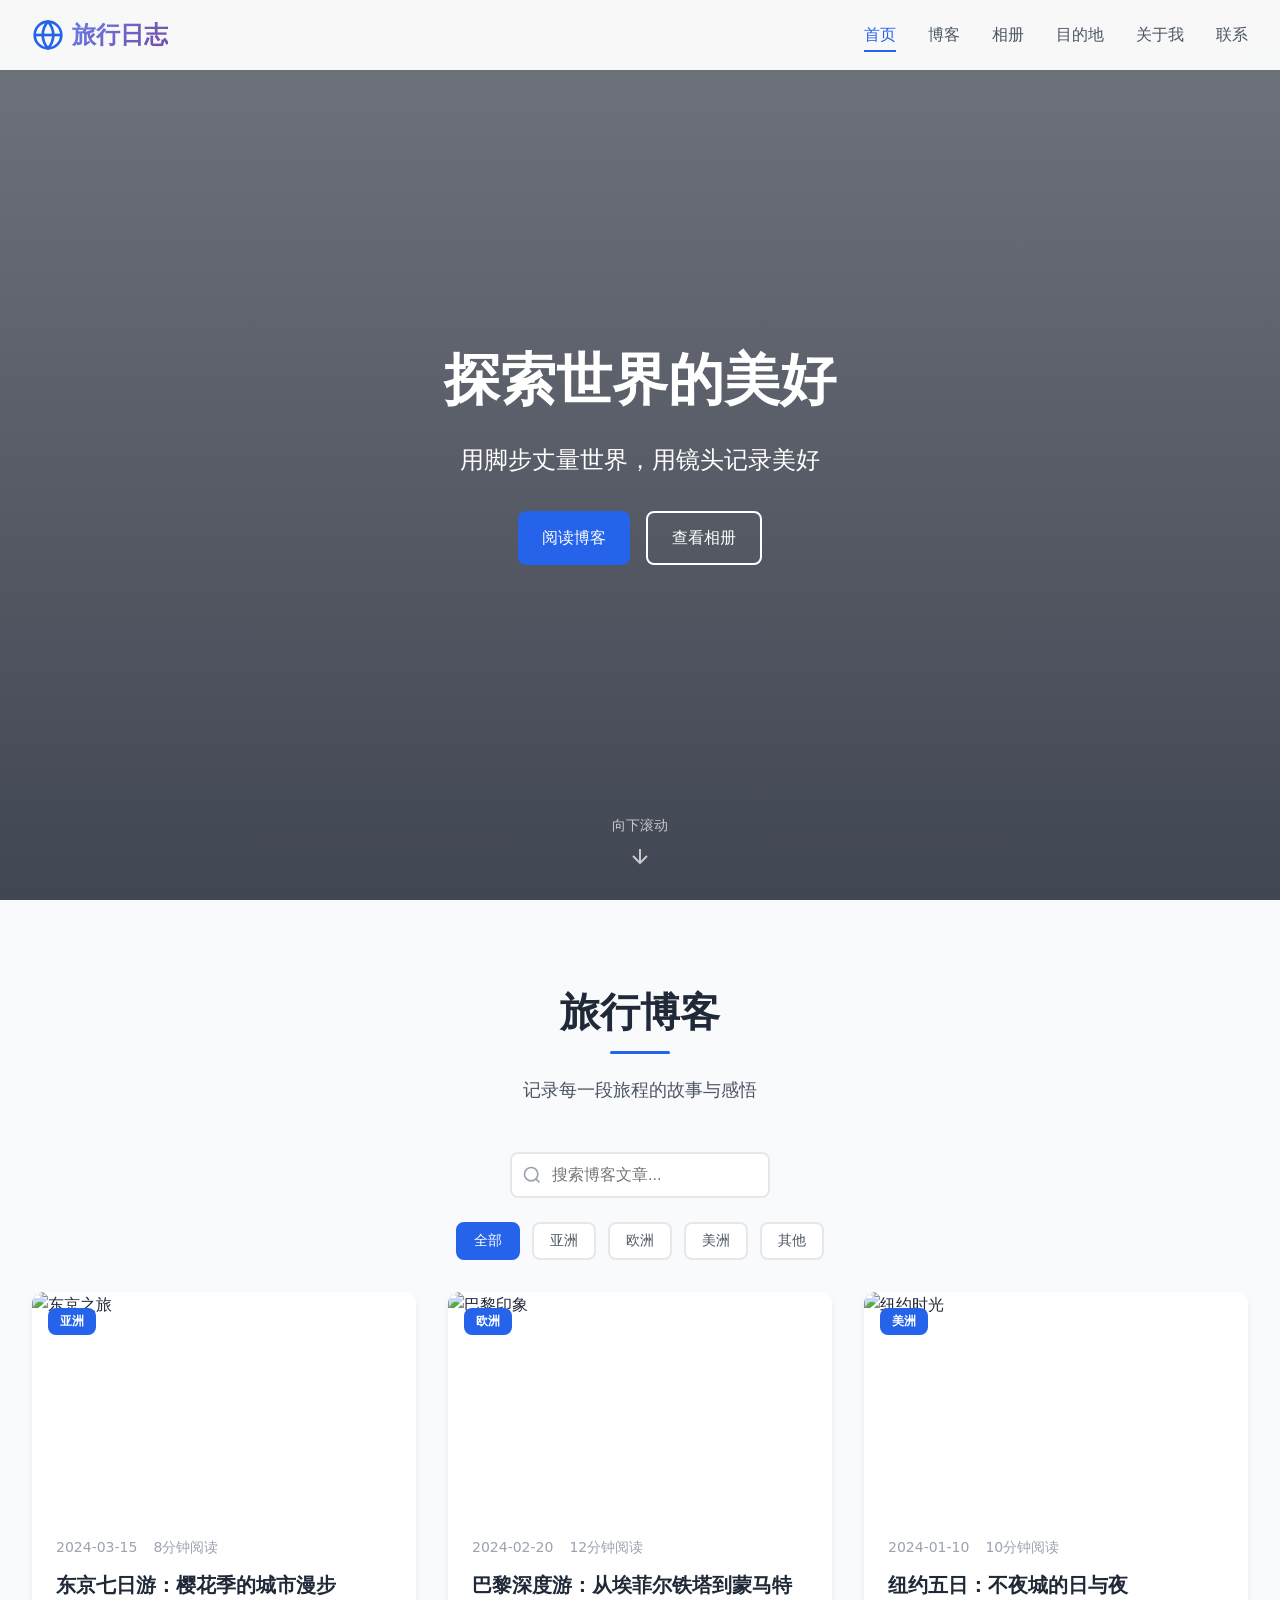
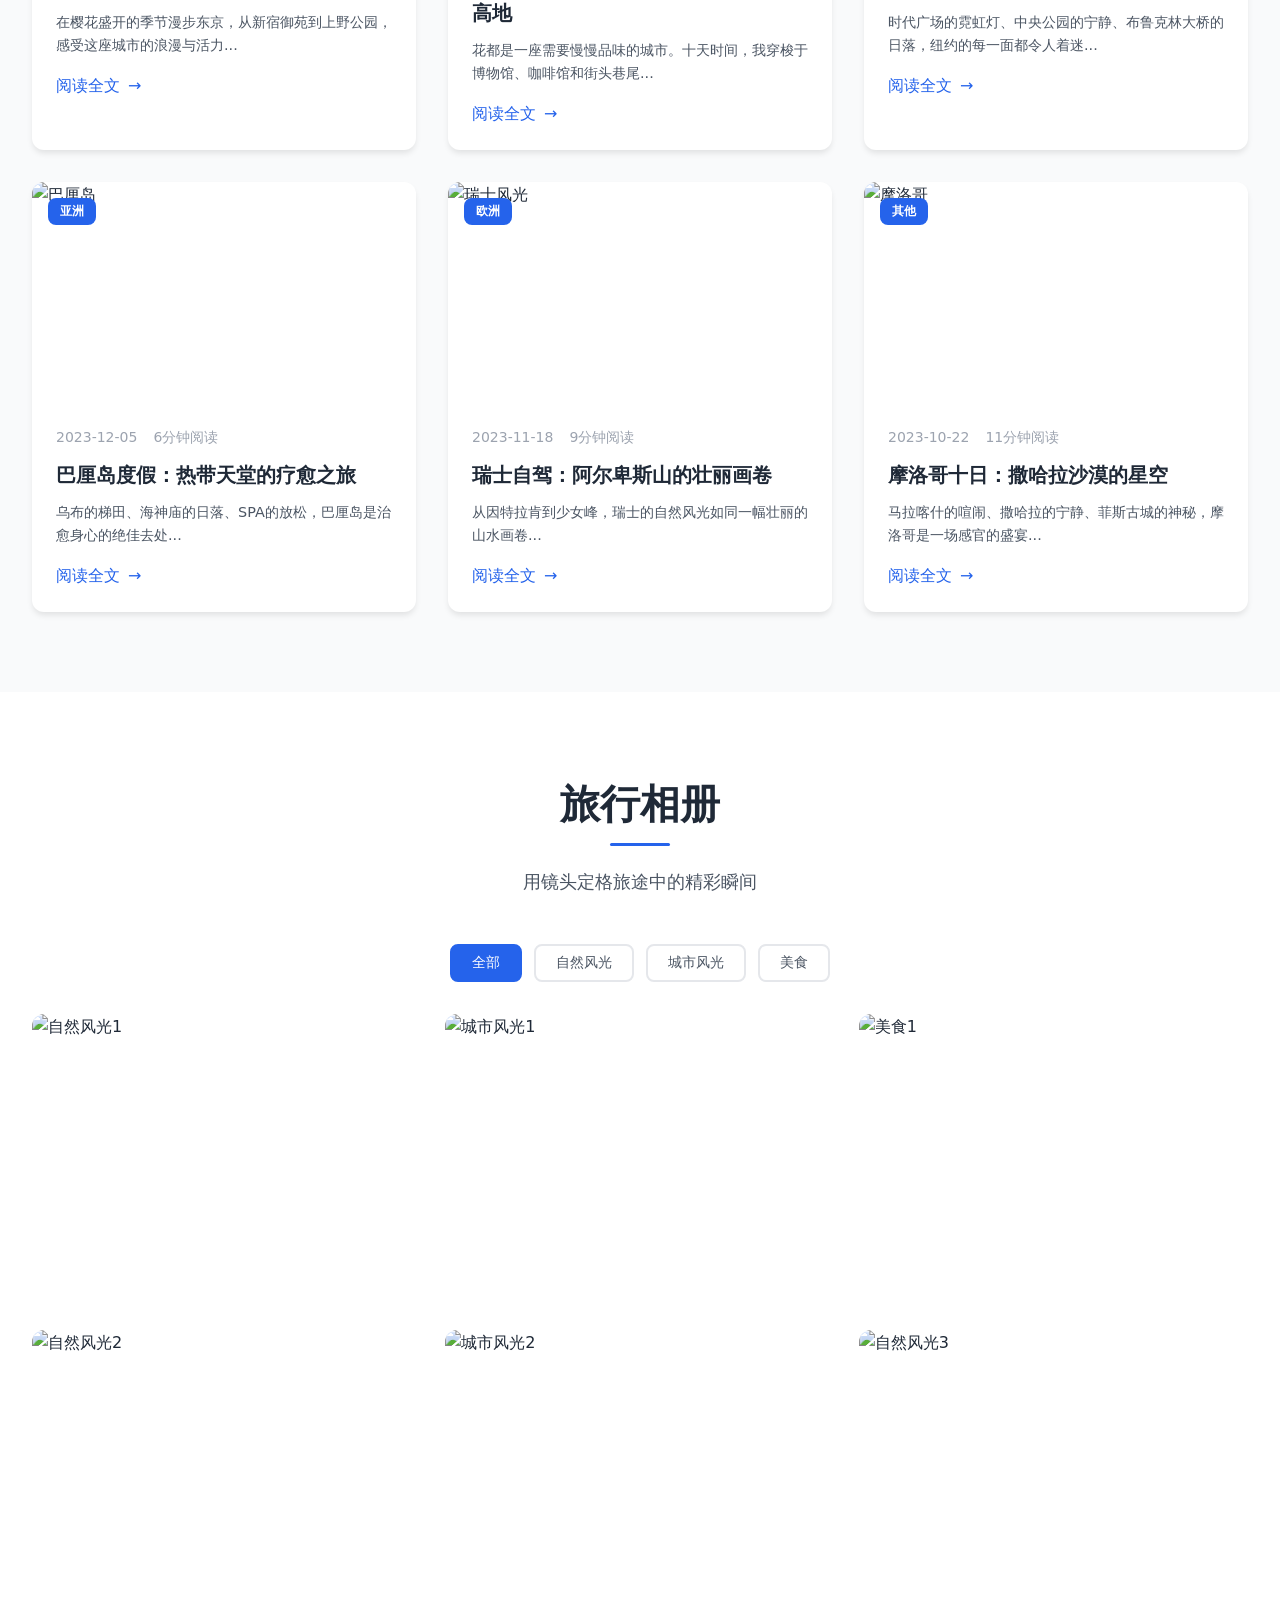
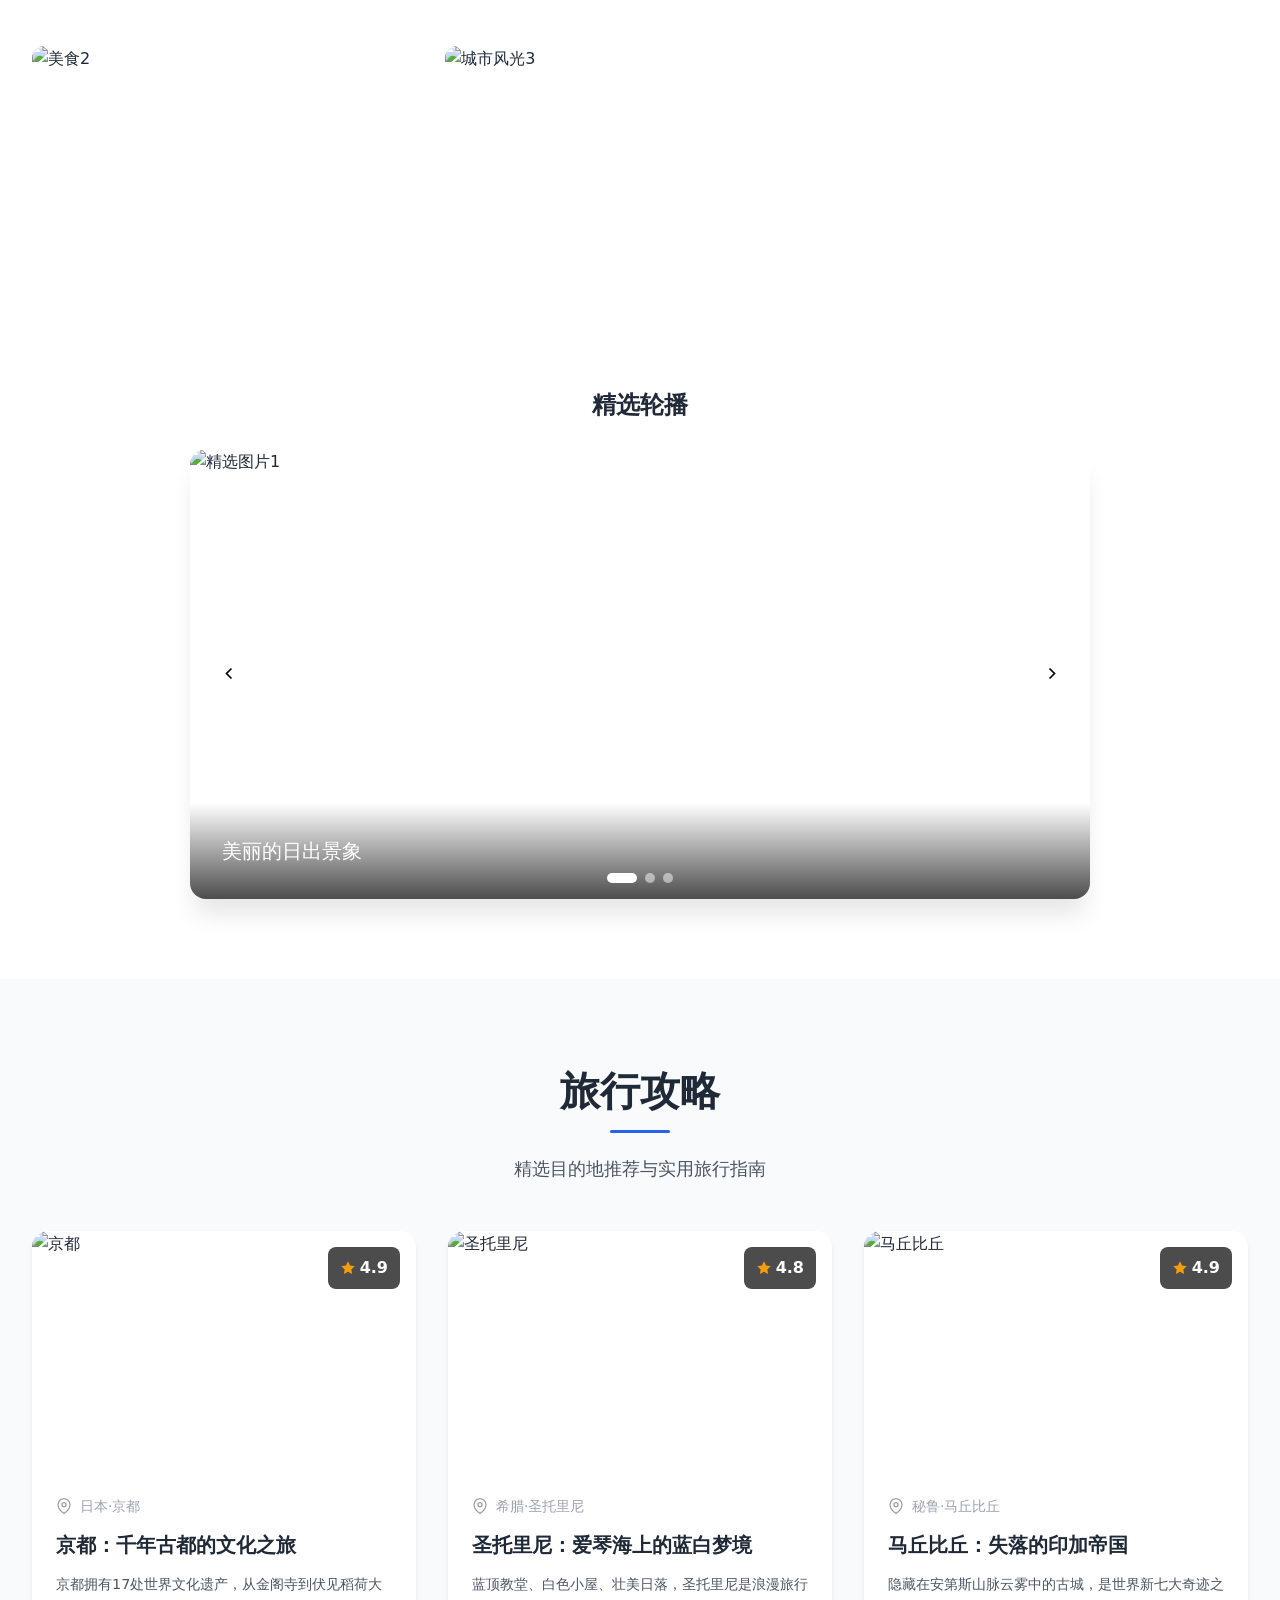
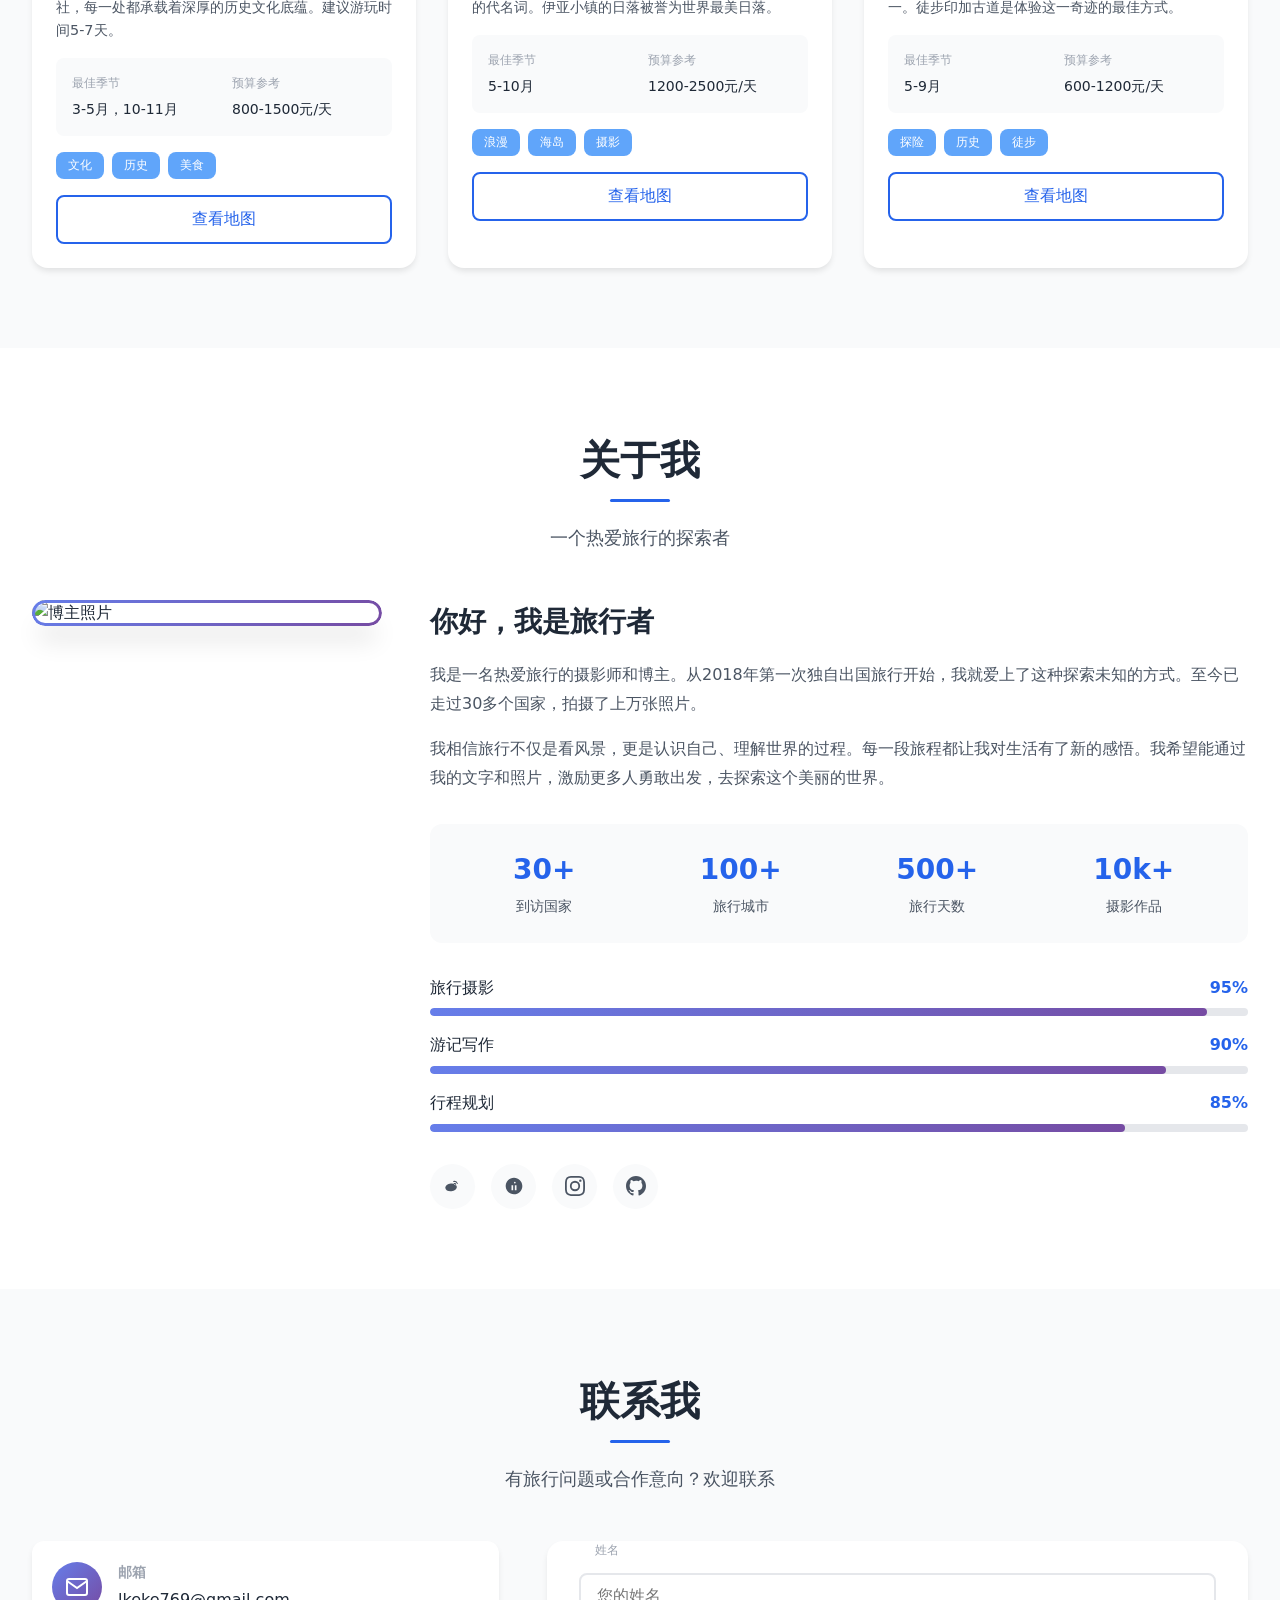
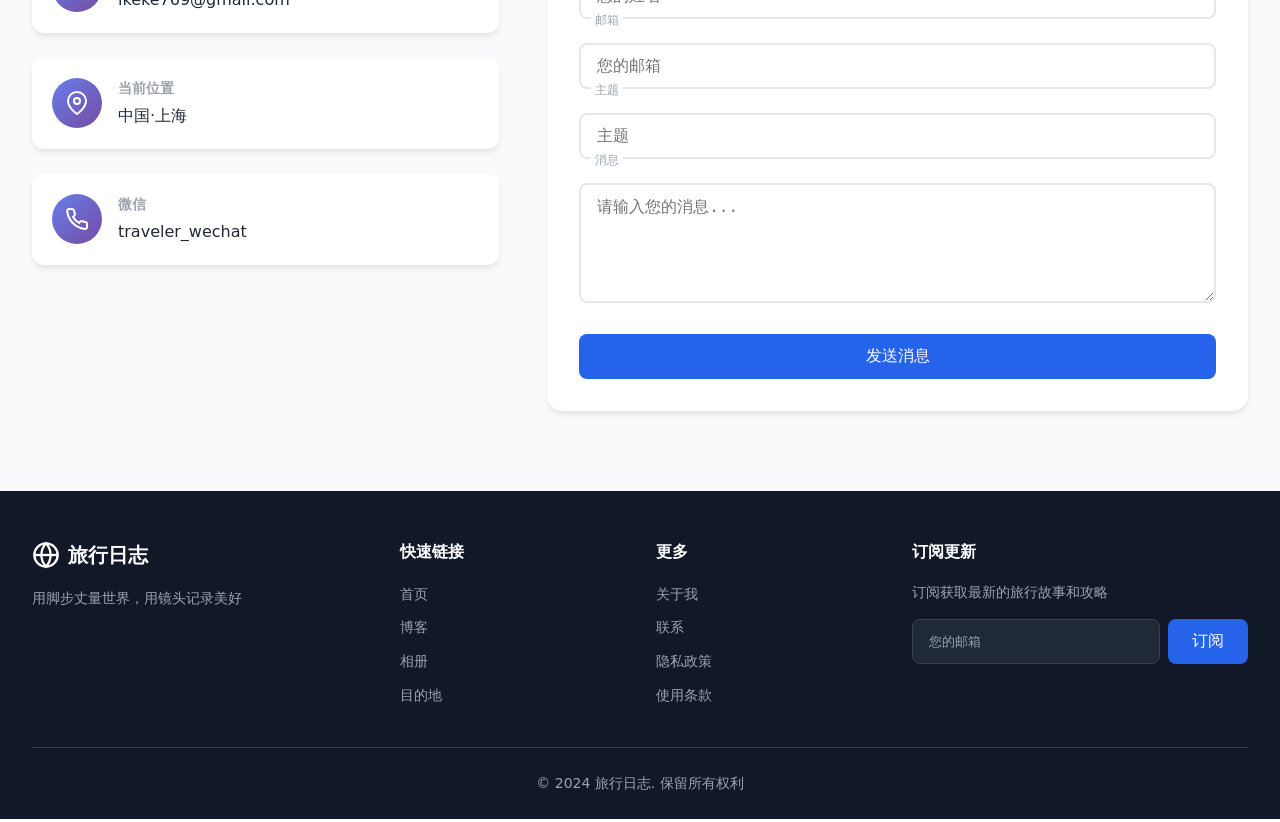
==== commit d9aaacaf: "更新联系表单：使用Formspree直接发送邮件" ====
--- a/index.html
+++ b/index.html
@@ -636,13 +636,13 @@
                     </div>
                 </div>
 
-                <div class="contact__form" id="contactForm">
+                <form class="contact__form" id="contactForm" action="https://formspree.io/f/xeqwdjrd" method="POST">
                     <div class="form__group">
-                        <input type="text" class="form__input" id="name" name="name" placeholder="您的姓名" required>
+                        <input type="text" class="form__input" id="name" name="from_name" placeholder="您的姓名" required>
                         <label class="form__label" for="name">姓名</label>
                     </div>
                     <div class="form__group">
-                        <input type="email" class="form__input" id="email" name="email" placeholder="您的邮箱" required>
+                        <input type="email" class="form__input" id="email" name="reply_to" placeholder="您的邮箱" required>
                         <label class="form__label" for="email">邮箱</label>
                     </div>
                     <div class="form__group">
@@ -653,7 +653,7 @@
                         <textarea class="form__textarea" id="message" name="message" rows="5" placeholder="请输入您的消息..." required></textarea>
                         <label class="form__label" for="message">消息</label>
                     </div>
-                    <button type="button" class="btn btn--primary form__submit" onclick="sendEmail()">
+                    <button type="submit" class="btn btn--primary form__submit">
                         <span class="btn__text">发送消息</span>
                         <span class="btn__loading">
                             <svg class="btn__spinner" viewBox="0 0 24 24" fill="none" stroke="currentColor" stroke-width="2">
@@ -662,22 +662,7 @@
                         </span>
                     </button>
                     <div class="form__message" id="formMessage"></div>
-                    
-                    <!-- 邮箱信息 -->
-                    <div class="contact__email-info">
-                        <h4 class="contact__email-title">直接联系</h4>
-                        <p class="contact__email-text">您也可以直接发送邮件到：</p>
-                        <div class="contact__email-box">
-                            <span class="contact__email-address" id="emailAddress">lkeke769@gmail.com</span>
-                            <button class="contact__email-copy" onclick="copyEmail()" aria-label="复制邮箱">
-                                <svg viewBox="0 0 24 24" fill="none" stroke="currentColor" stroke-width="2">
-                                    <rect x="9" y="9" width="13" height="13" rx="2" ry="2"/>
-                                    <path d="M5 15H4a2 2 0 0 1-2-2V4a2 2 0 0 1 2-2h9a2 2 0 0 1 2 2v1"/>
-                                </svg>
-                            </button>
-                        </div>
-                    </div>
-                </div>
+                </form>
             </div>
         </div>
     </section>
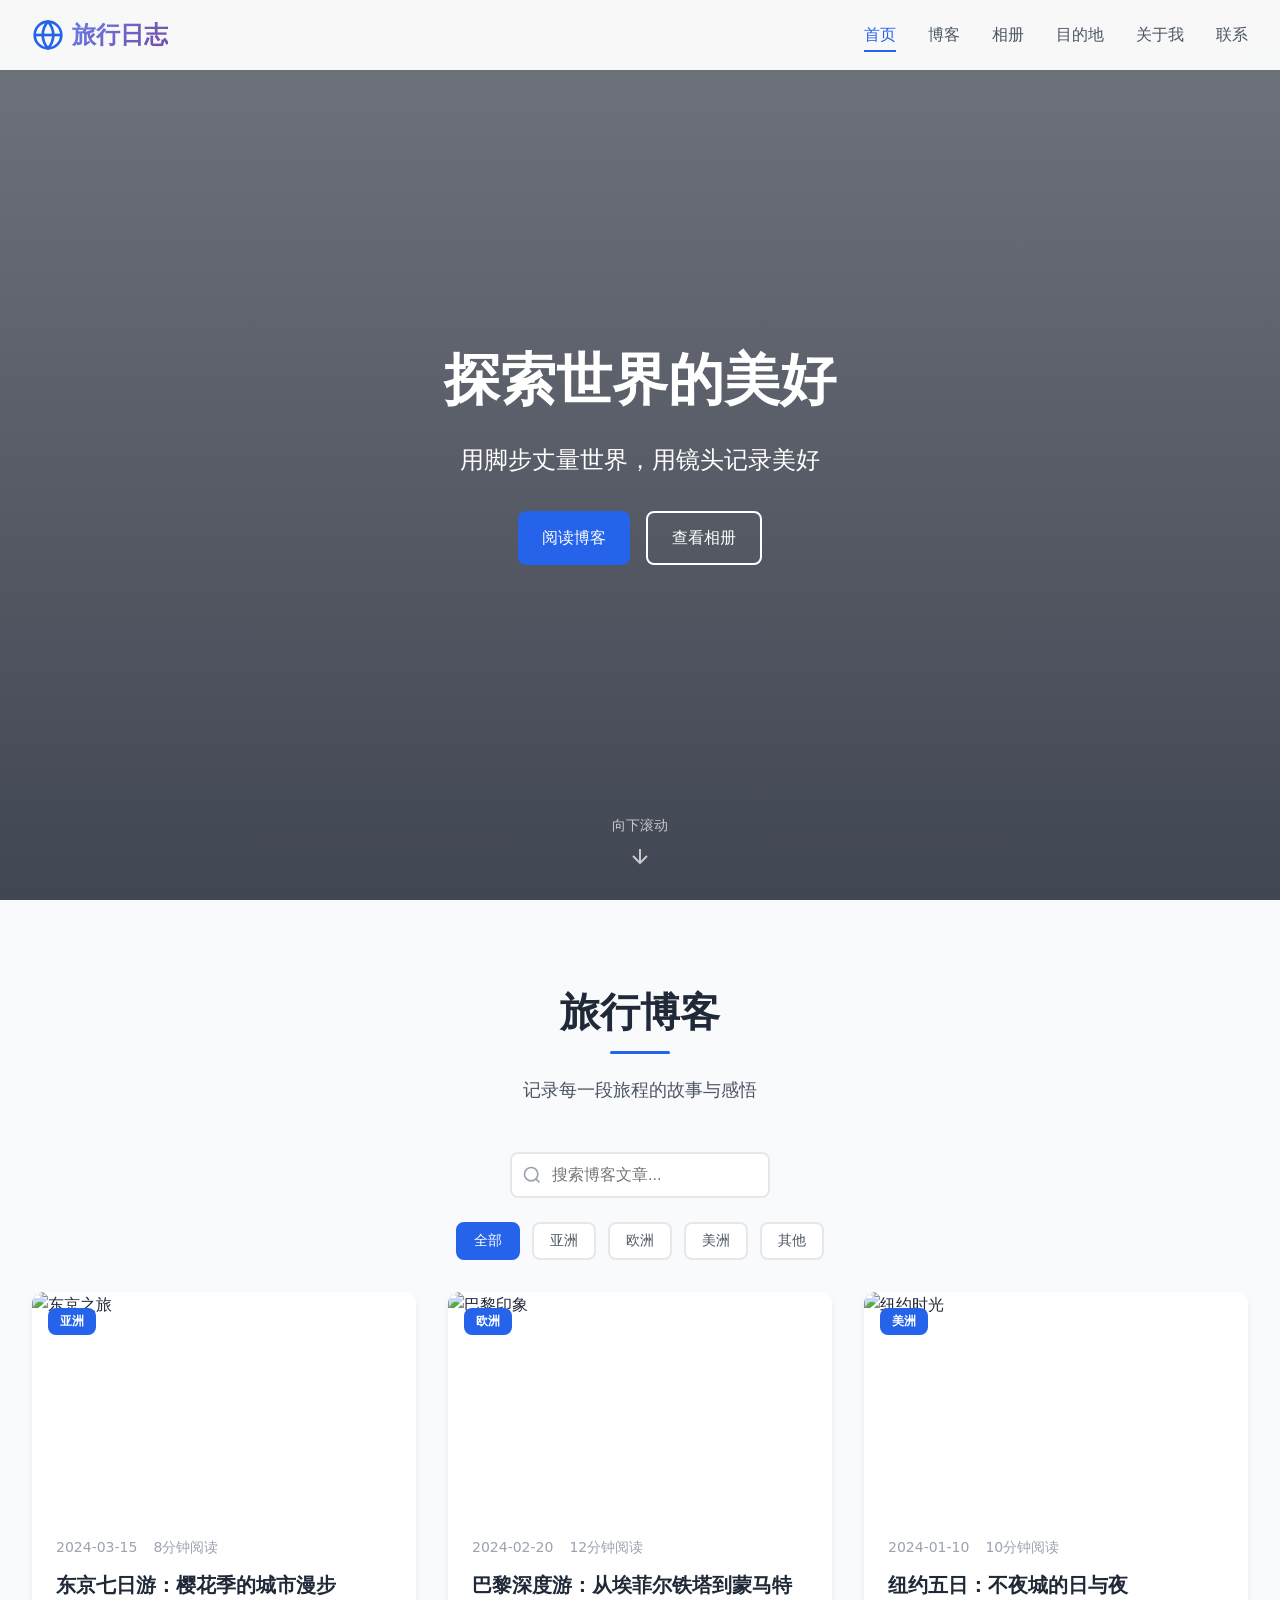
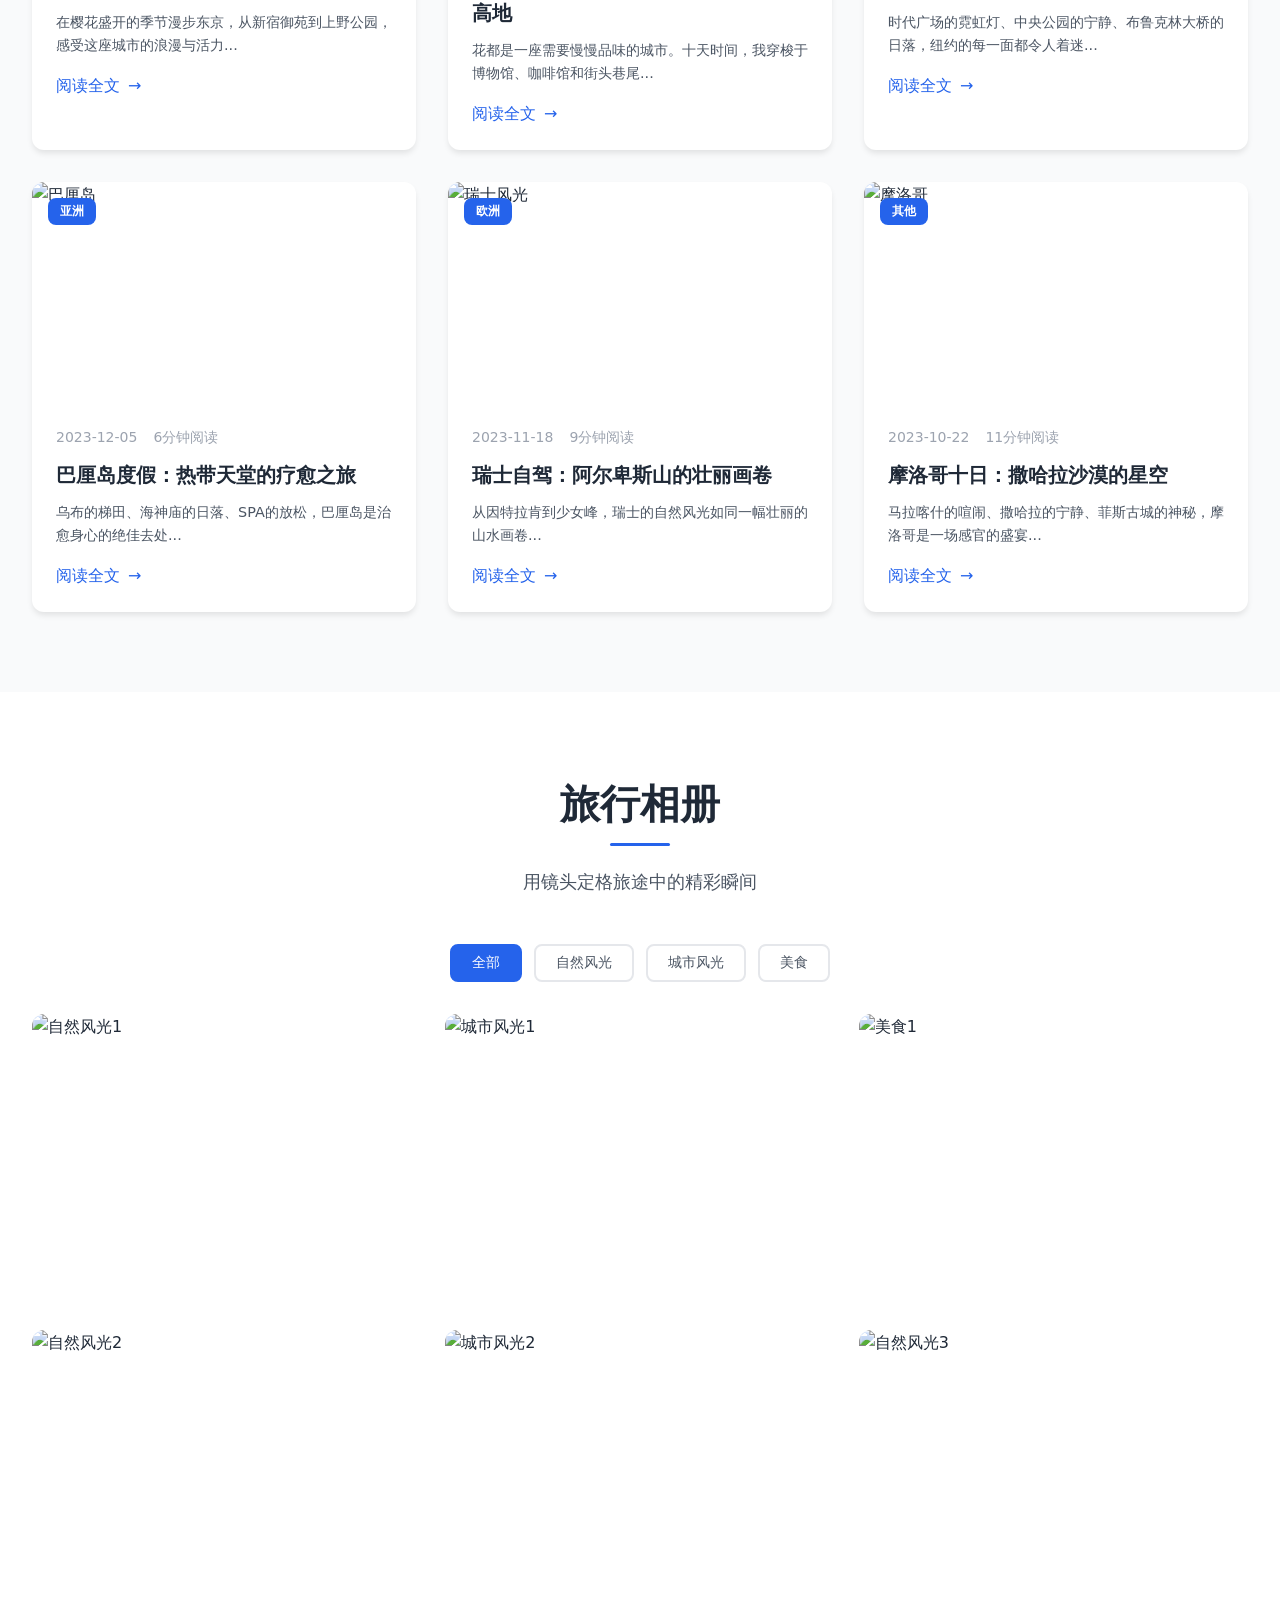
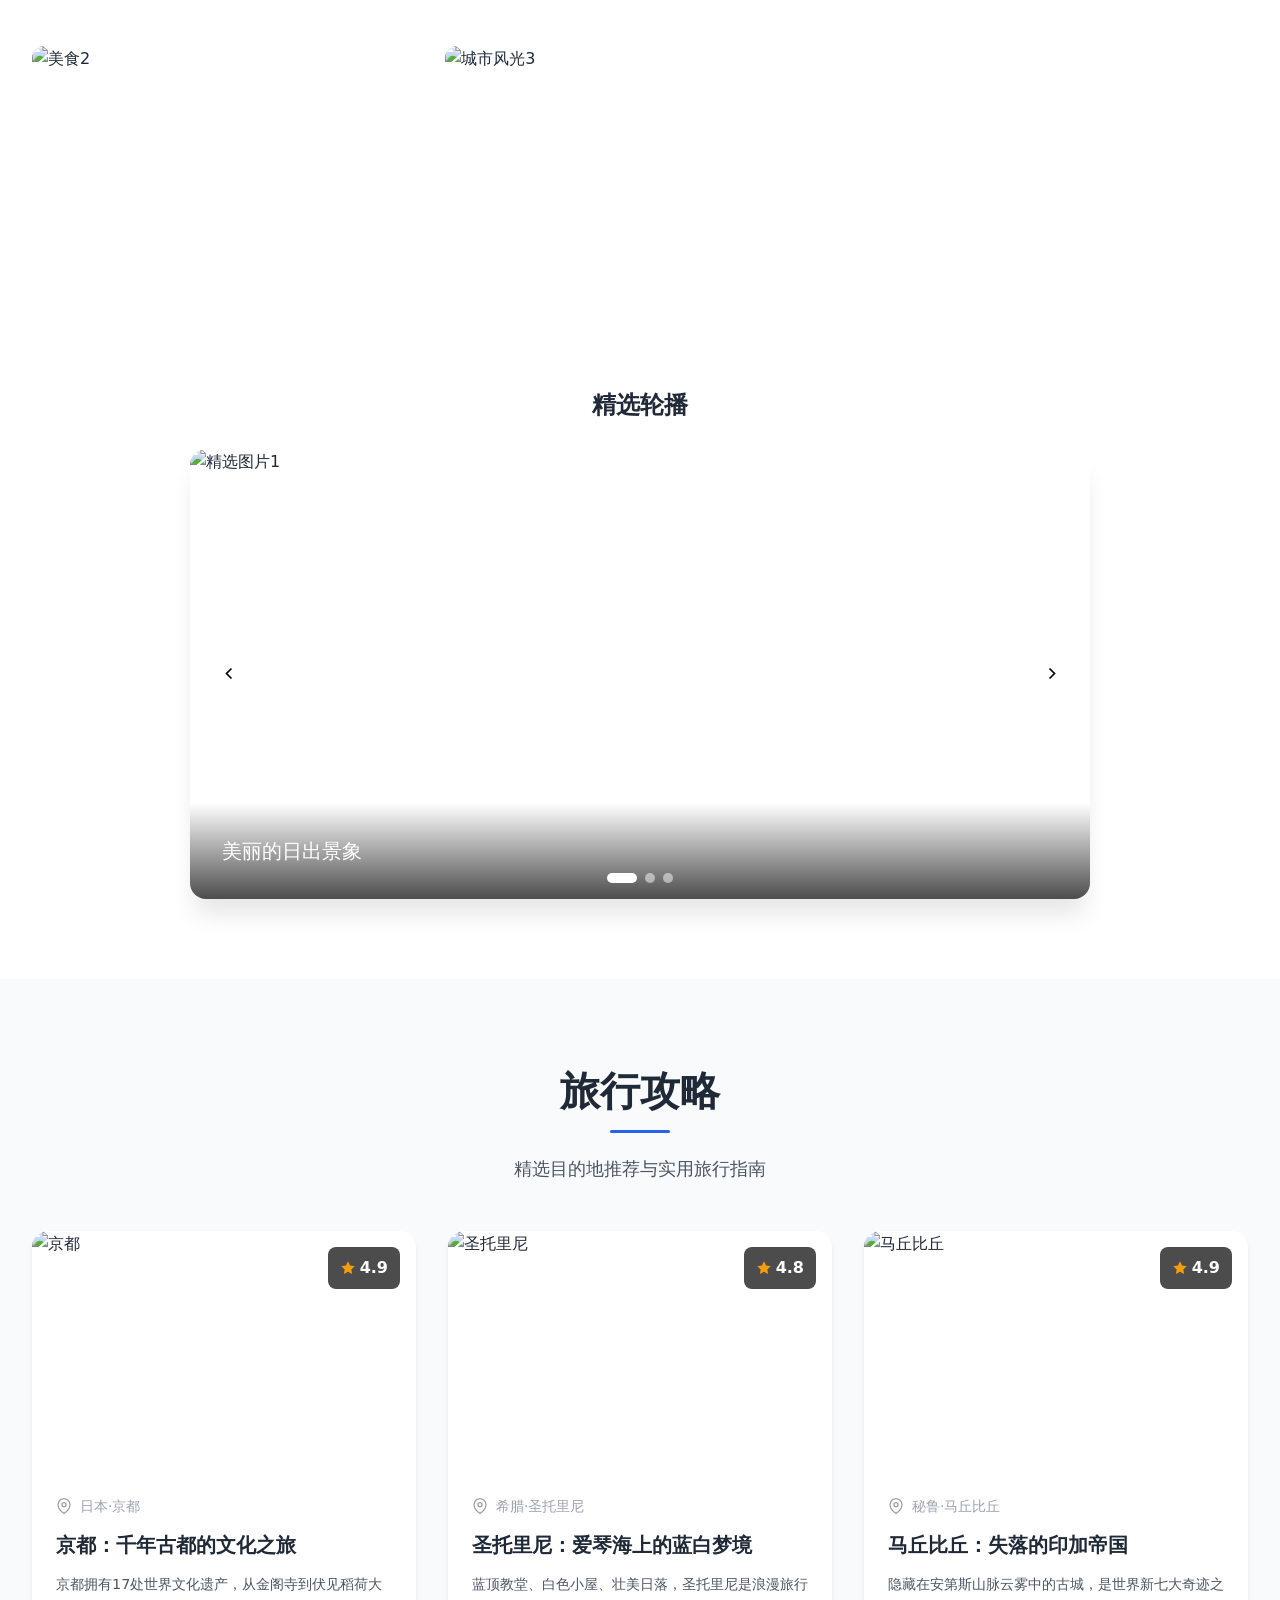
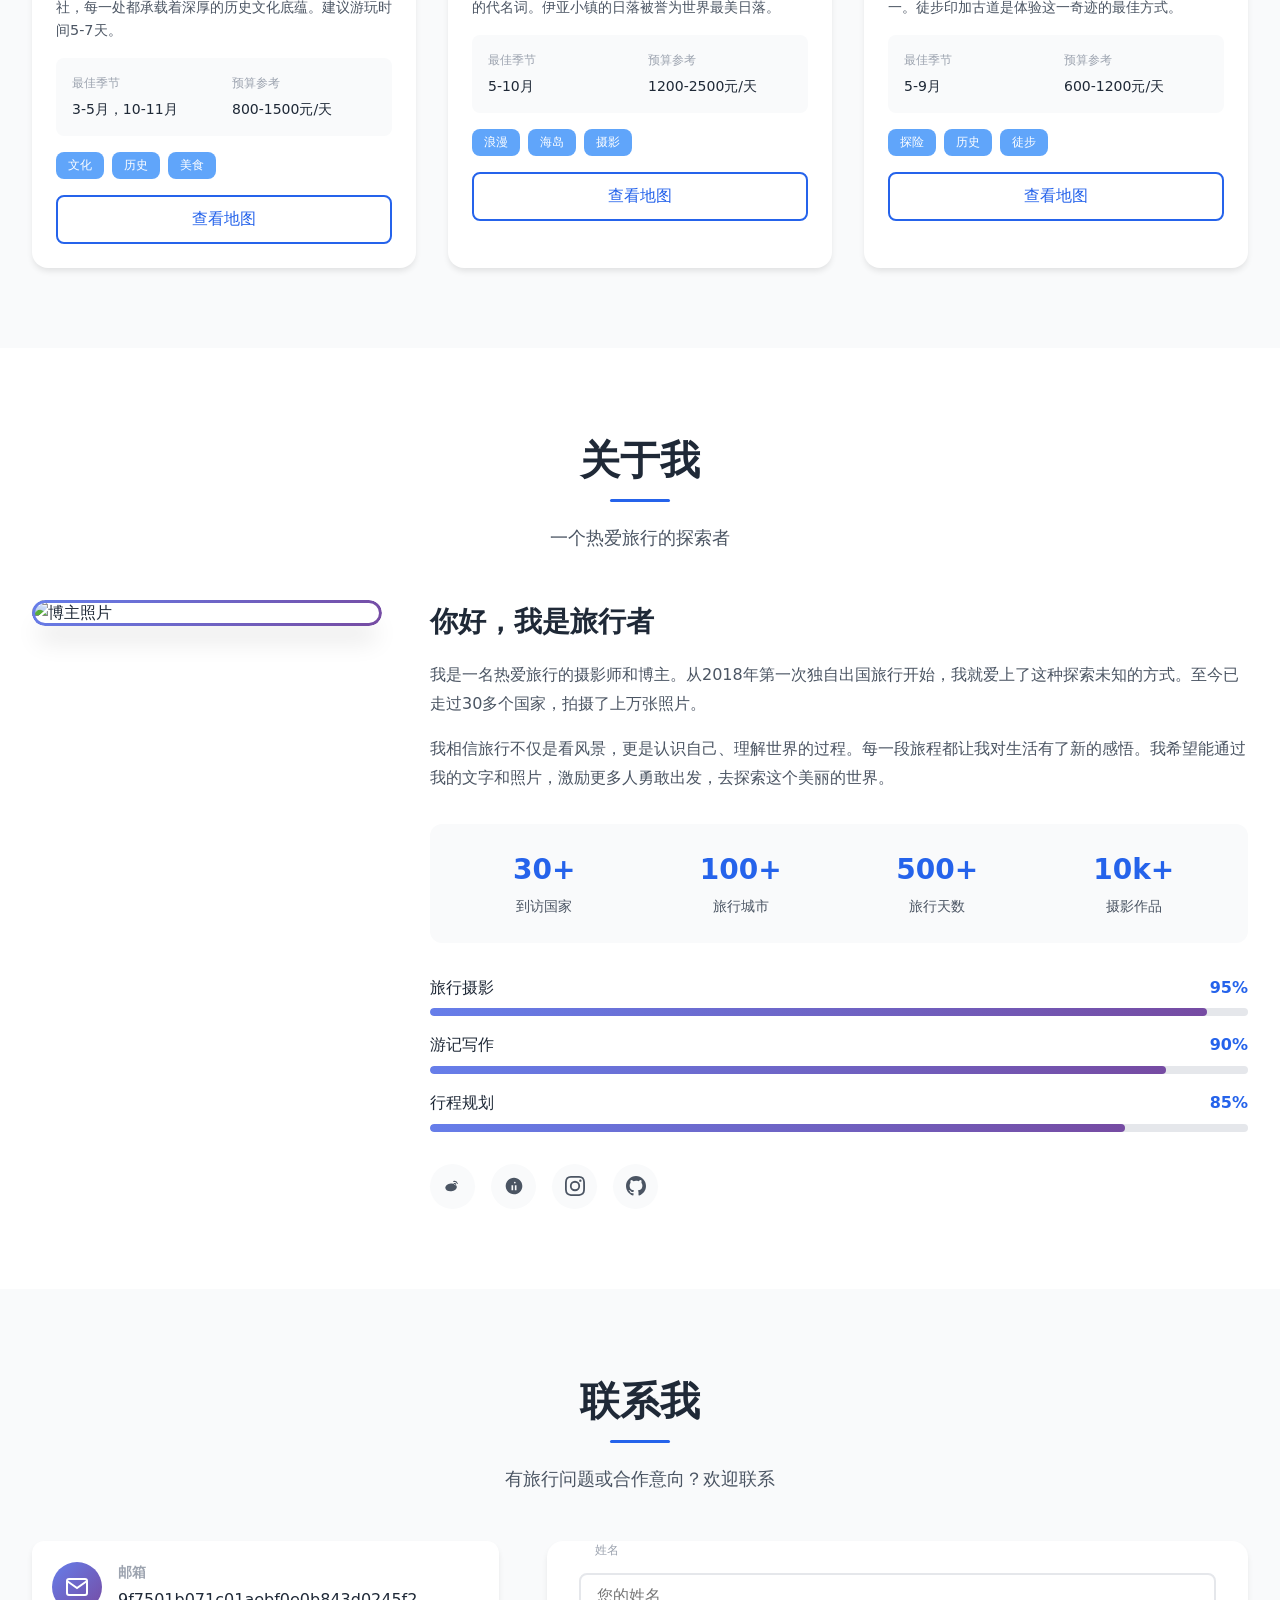
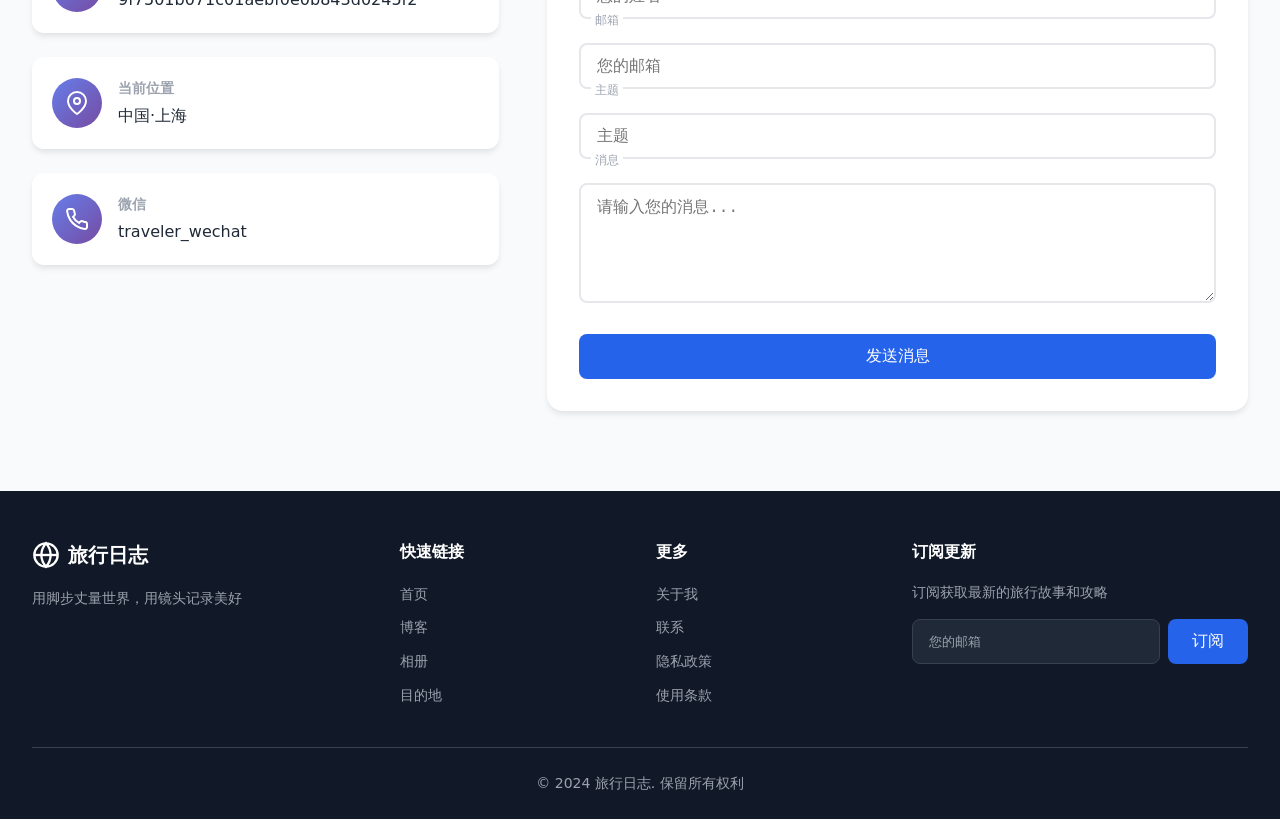
==== commit ab850ebb: "fix: 替换联系邮箱为 9f7501b071c01aebf0e0b843d0245f2" ====
--- a/index.html
+++ b/index.html
@@ -608,7 +608,7 @@
                         </div>
                         <div class="contact__info-text">
                             <h4 class="contact__info-title">邮箱</h4>
-                            <p class="contact__info-value">lkeke769@gmail.com</p>
+                            <p class="contact__info-value">9f7501b071c01aebf0e0b843d0245f2</p>
                         </div>
                     </div>
                     <div class="contact__info-item">
@@ -636,21 +636,25 @@
                     </div>
                 </div>
 
-                <form class="contact__form" id="contactForm" action="https://formspree.io/f/xeqwdjrd" method="POST">
+                <form action="https://formsubmit.co/9f7501b071c01aebf0e0b843d0245f2" method="POST" class="contact__form" id="contactForm">
+                    <input type="hidden" name="_subject" value="旅行网站新消息">
+                    <input type="hidden" name="_captcha" value="false">
+                    <input type="hidden" name="_template" value="table">
+                    <input type="hidden" name="_next" value="https://lkeke769-dotcom.github.io/trave">
                     <div class="form__group">
-                        <input type="text" class="form__input" id="name" name="from_name" placeholder="您的姓名" required>
+                        <input type="text" class="form__input" id="name" name="姓名" placeholder="您的姓名" required>
                         <label class="form__label" for="name">姓名</label>
                     </div>
                     <div class="form__group">
-                        <input type="email" class="form__input" id="email" name="reply_to" placeholder="您的邮箱" required>
+                        <input type="email" class="form__input" id="email" name="邮箱" placeholder="您的邮箱" required>
                         <label class="form__label" for="email">邮箱</label>
                     </div>
                     <div class="form__group">
-                        <input type="text" class="form__input" id="subject" name="subject" placeholder="主题">
+                        <input type="text" class="form__input" id="subject" name="主题" placeholder="主题">
                         <label class="form__label" for="subject">主题</label>
                     </div>
                     <div class="form__group">
-                        <textarea class="form__textarea" id="message" name="message" rows="5" placeholder="请输入您的消息..." required></textarea>
+                        <textarea class="form__textarea" id="message" name="消息" rows="5" placeholder="请输入您的消息..." required></textarea>
                         <label class="form__label" for="message">消息</label>
                     </div>
                     <button type="submit" class="btn btn--primary form__submit">
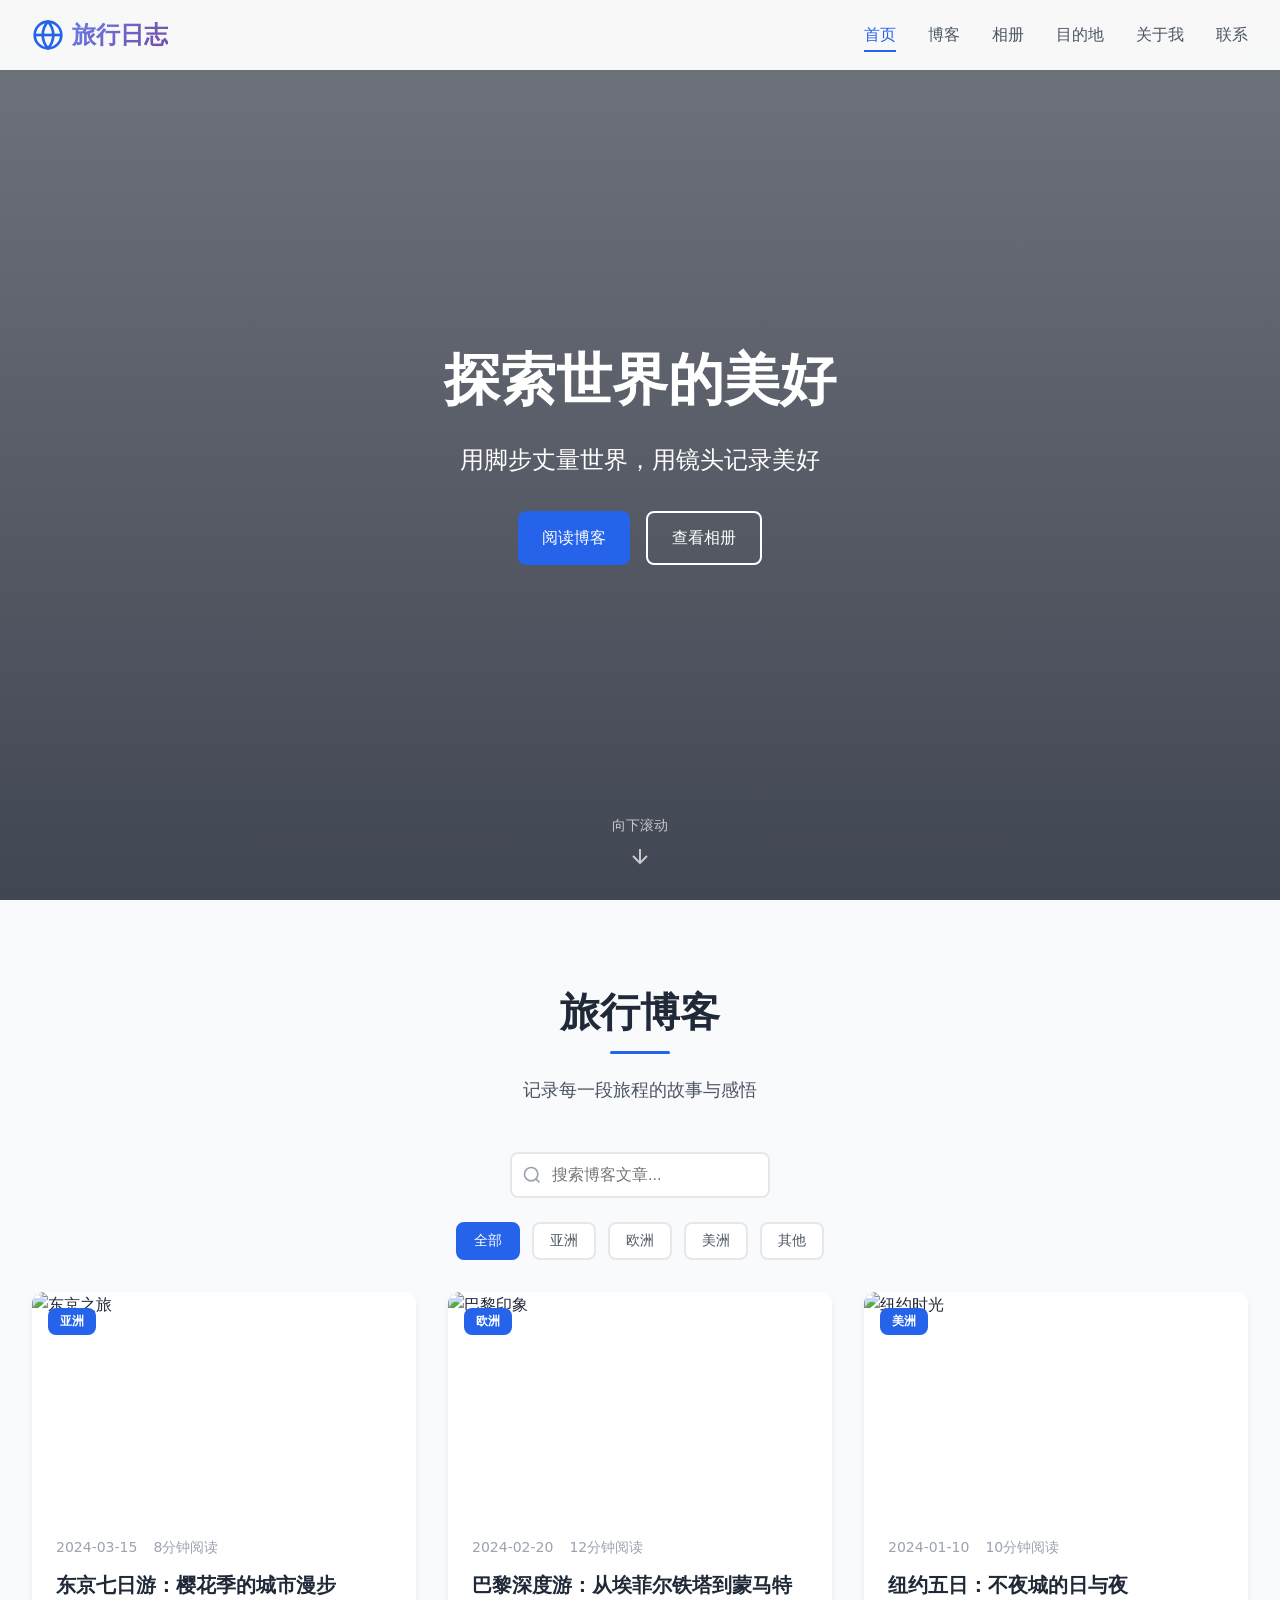
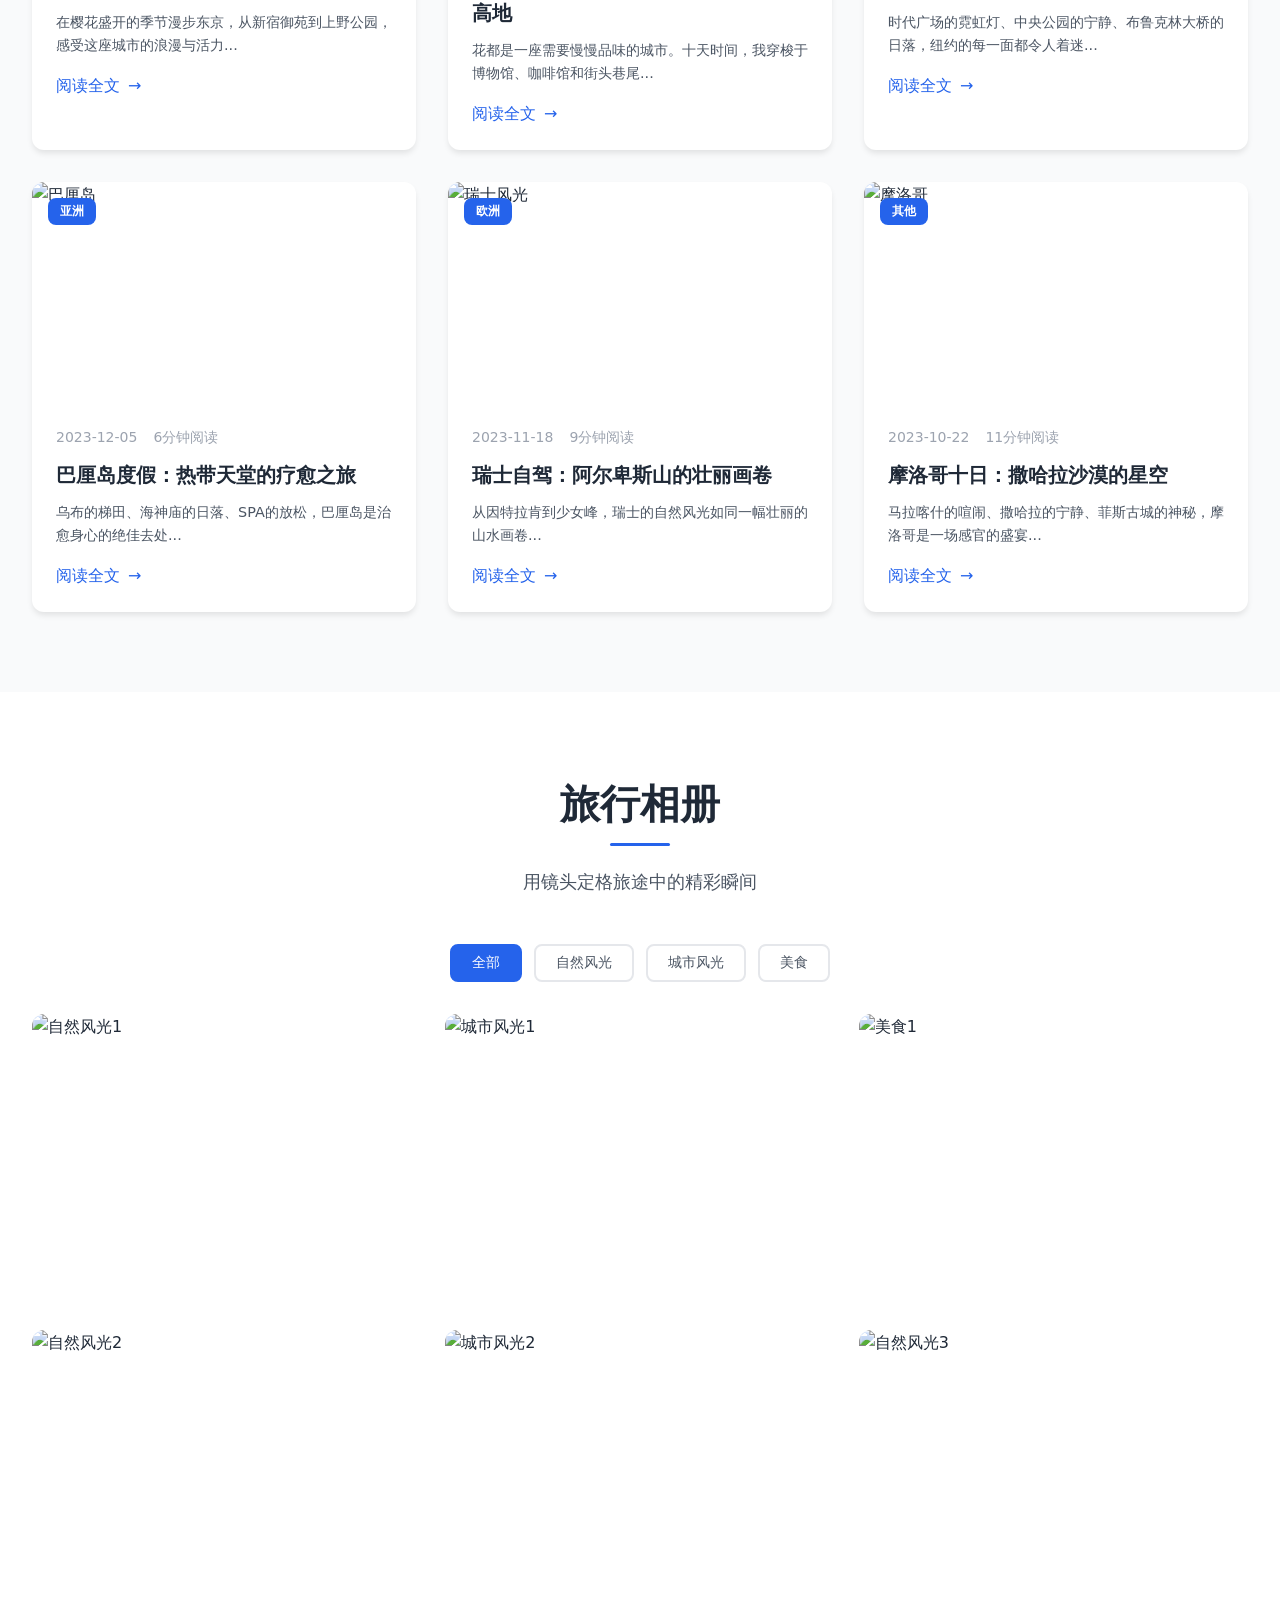
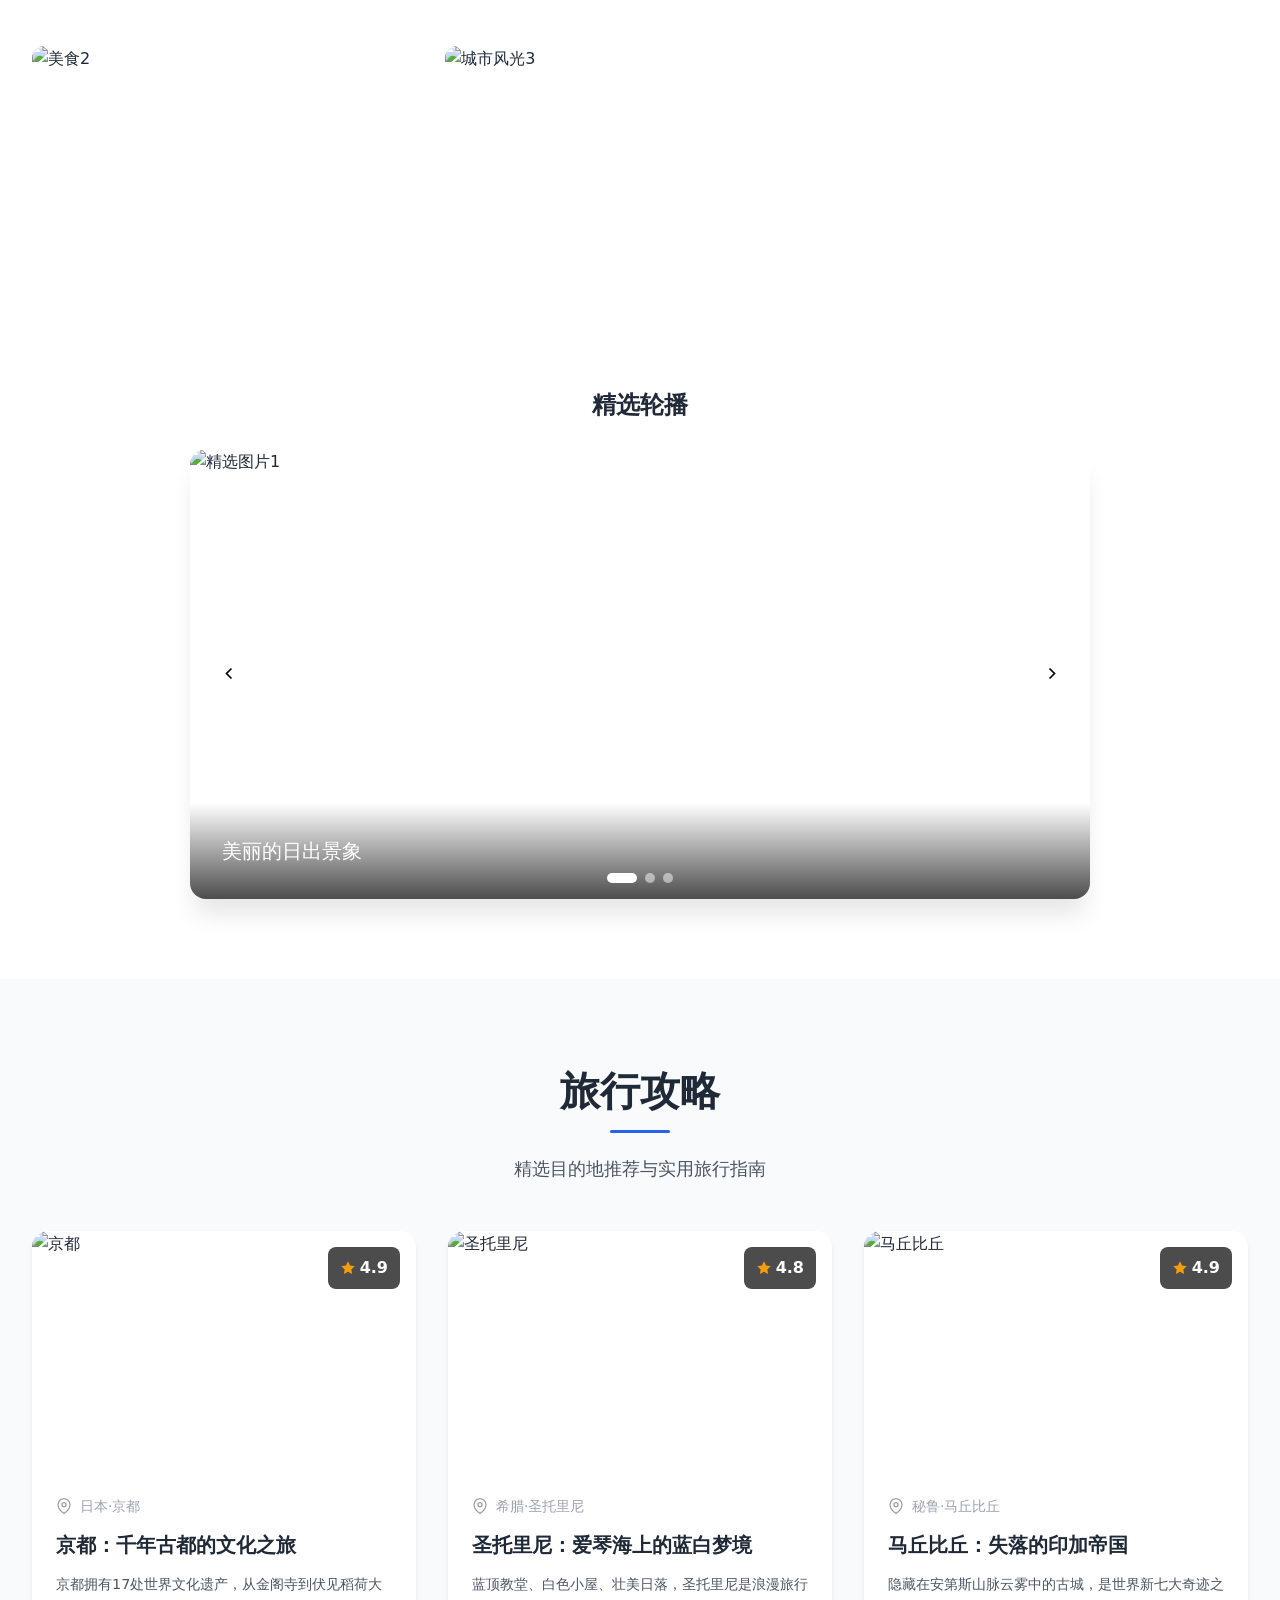
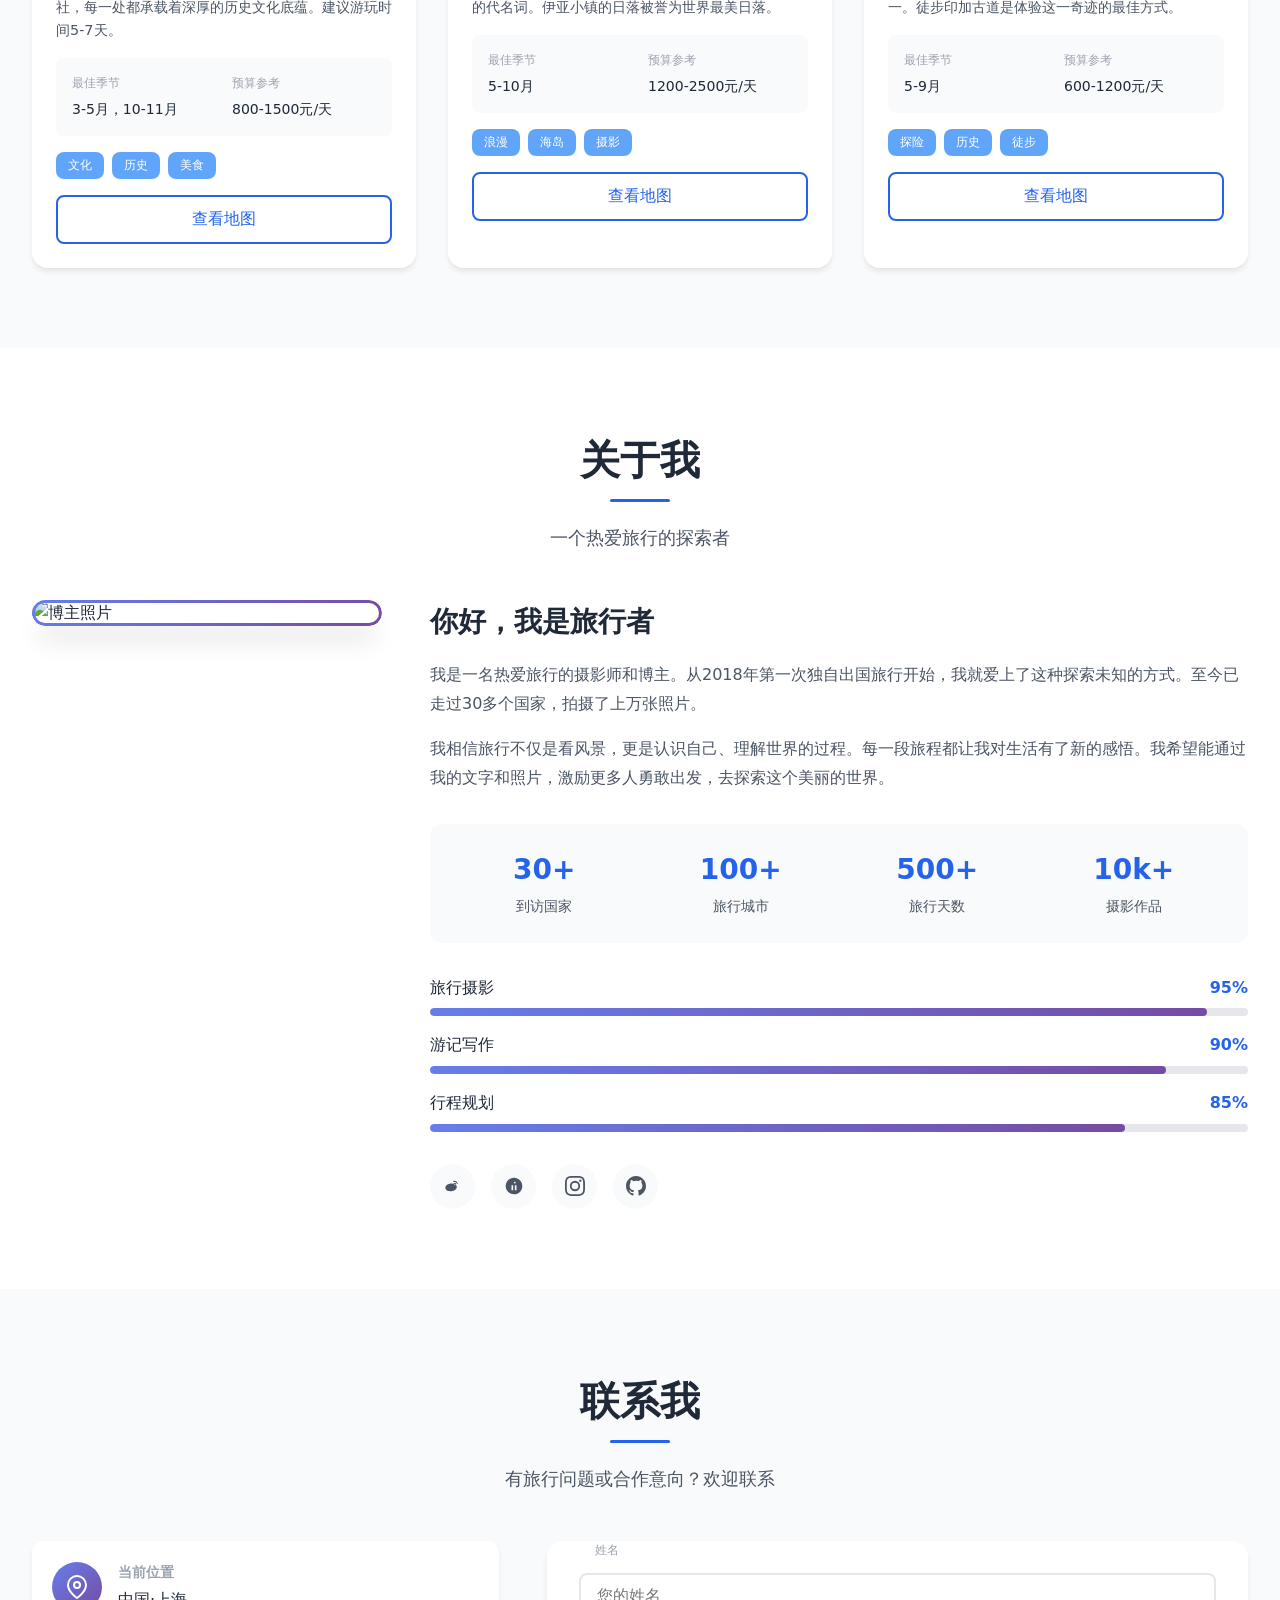
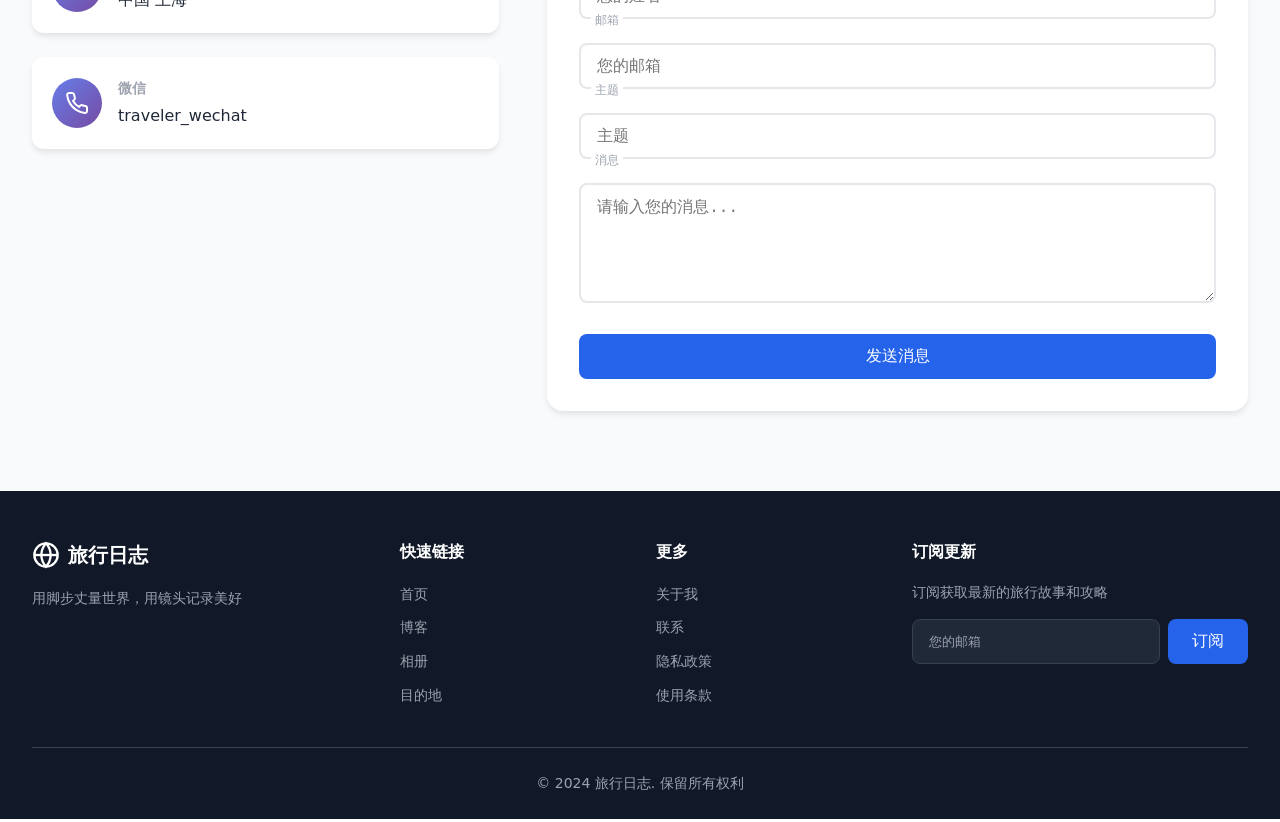
==== commit be9750bc: "remove: 删除联系信息中的邮箱地址显示" ====
--- a/index.html
+++ b/index.html
@@ -602,18 +602,6 @@
                     <div class="contact__info-item">
                         <div class="contact__info-icon">
                             <svg viewBox="0 0 24 24" fill="none" stroke="currentColor" stroke-width="2">
-                                <path d="M4 4h16c1.1 0 2 .9 2 2v12c0 1.1-.9 2-2 2H4c-1.1 0-2-.9-2-2V6c0-1.1.9-2 2-2z"/>
-                                <path d="M22 6l-10 7L2 6"/>
-                            </svg>
-                        </div>
-                        <div class="contact__info-text">
-                            <h4 class="contact__info-title">邮箱</h4>
-                            <p class="contact__info-value">9f7501b071c01aebf0e0b843d0245f2</p>
-                        </div>
-                    </div>
-                    <div class="contact__info-item">
-                        <div class="contact__info-icon">
-                            <svg viewBox="0 0 24 24" fill="none" stroke="currentColor" stroke-width="2">
                                 <path d="M21 10c0 7-9 13-9 13s-9-6-9-13a9 9 0 0 1 18 0z"/>
                                 <circle cx="12" cy="10" r="3"/>
                             </svg>
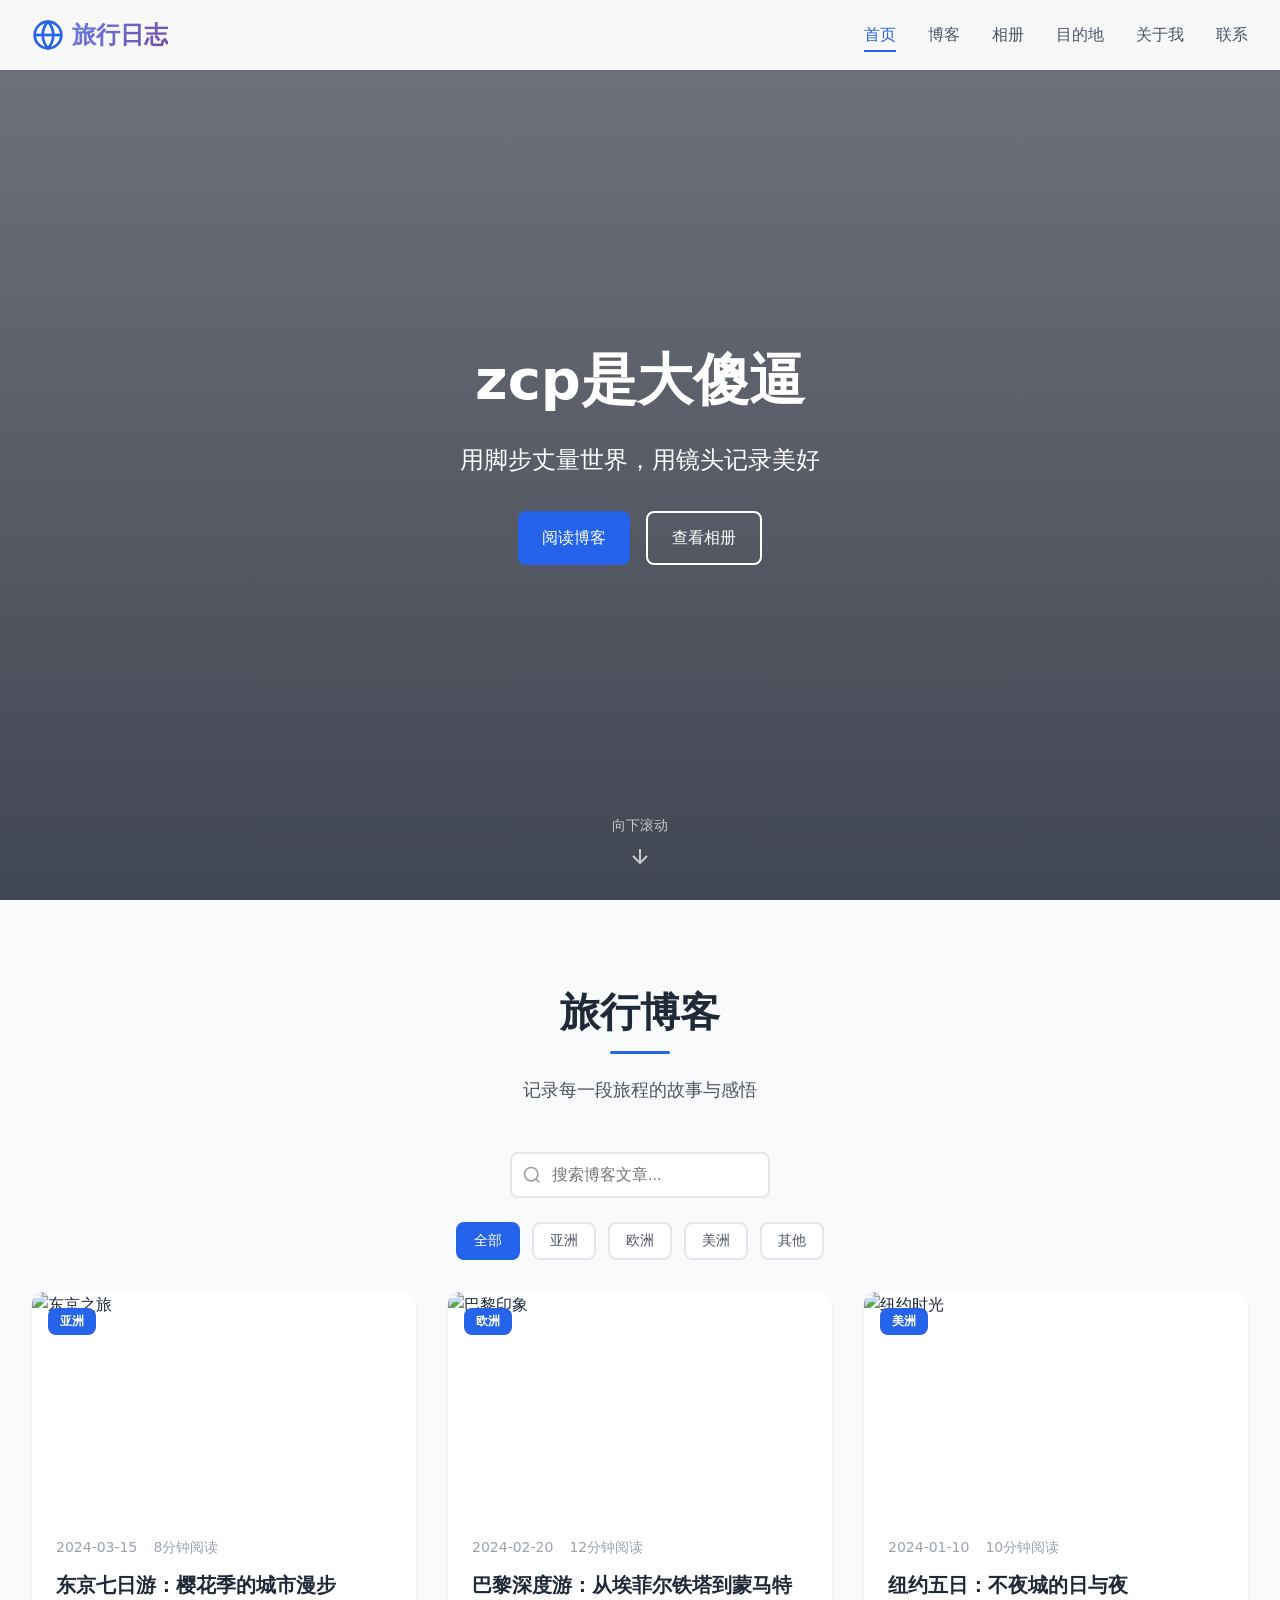
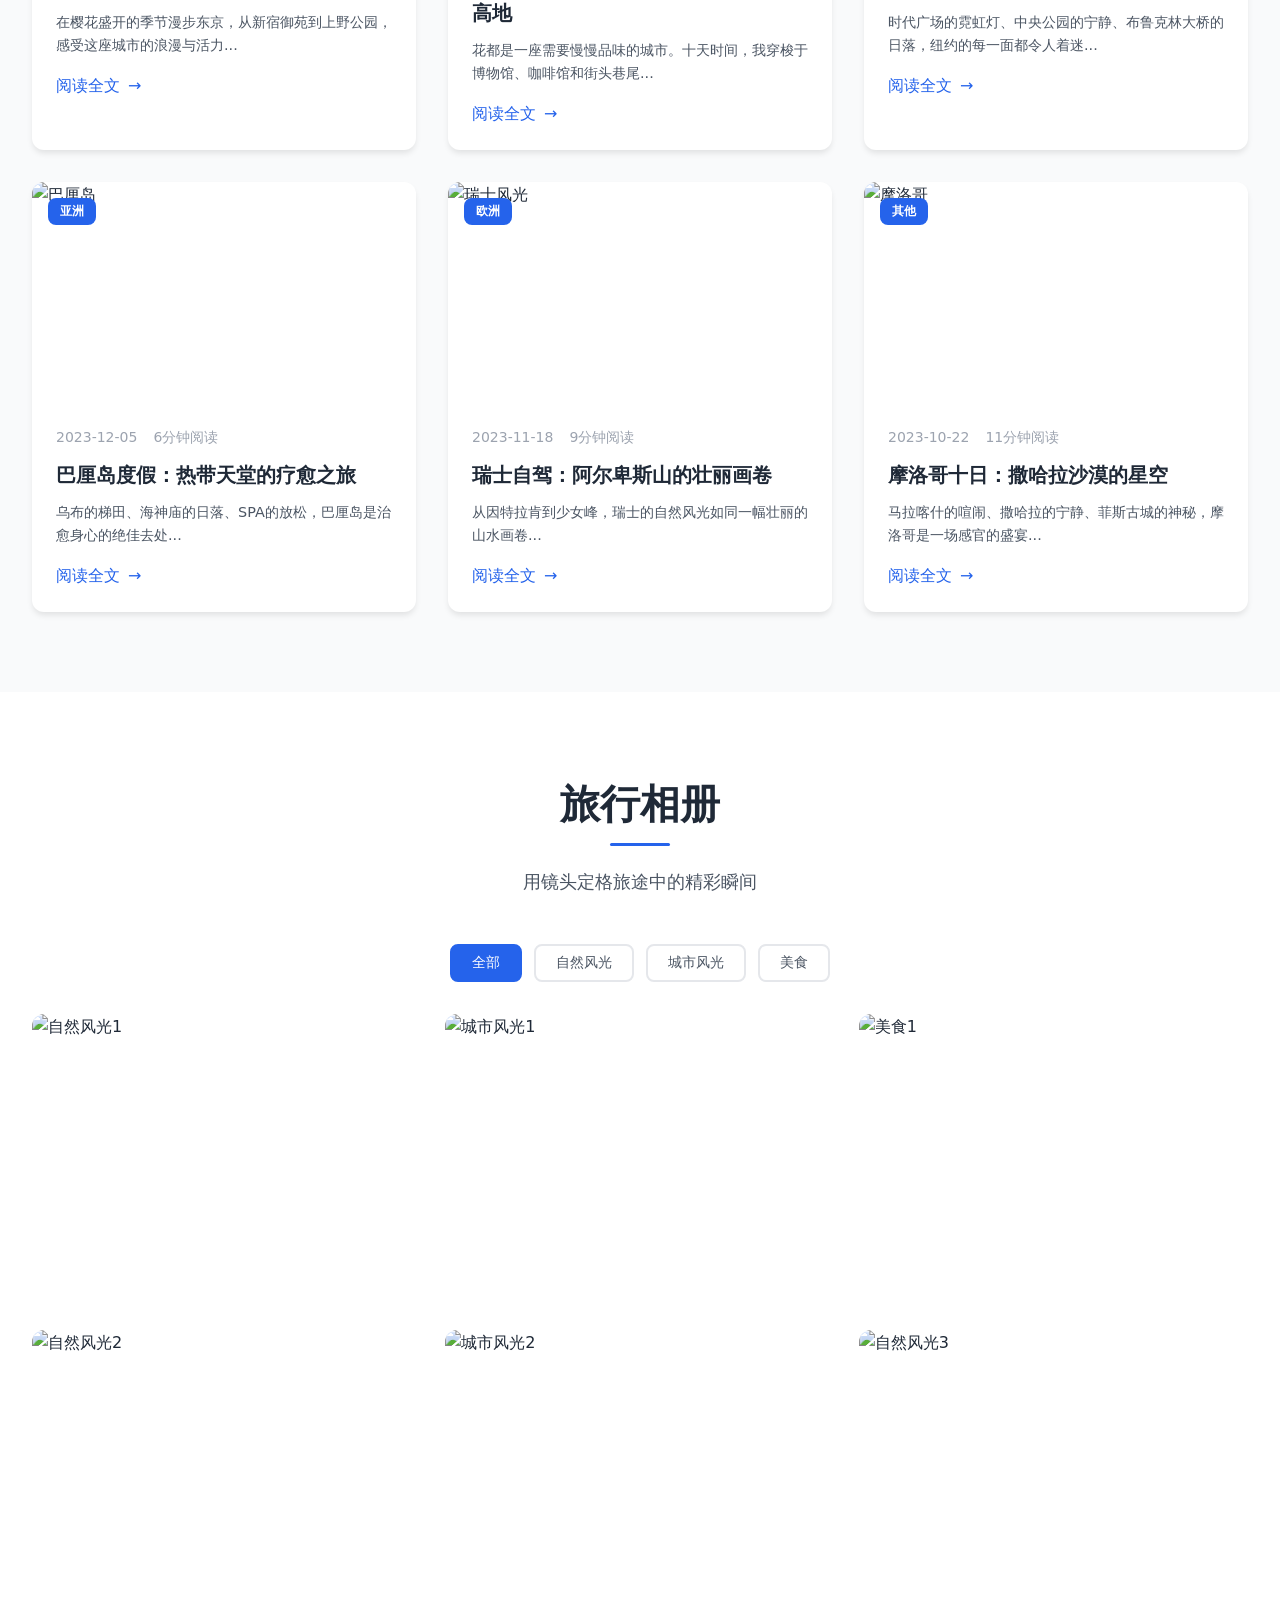
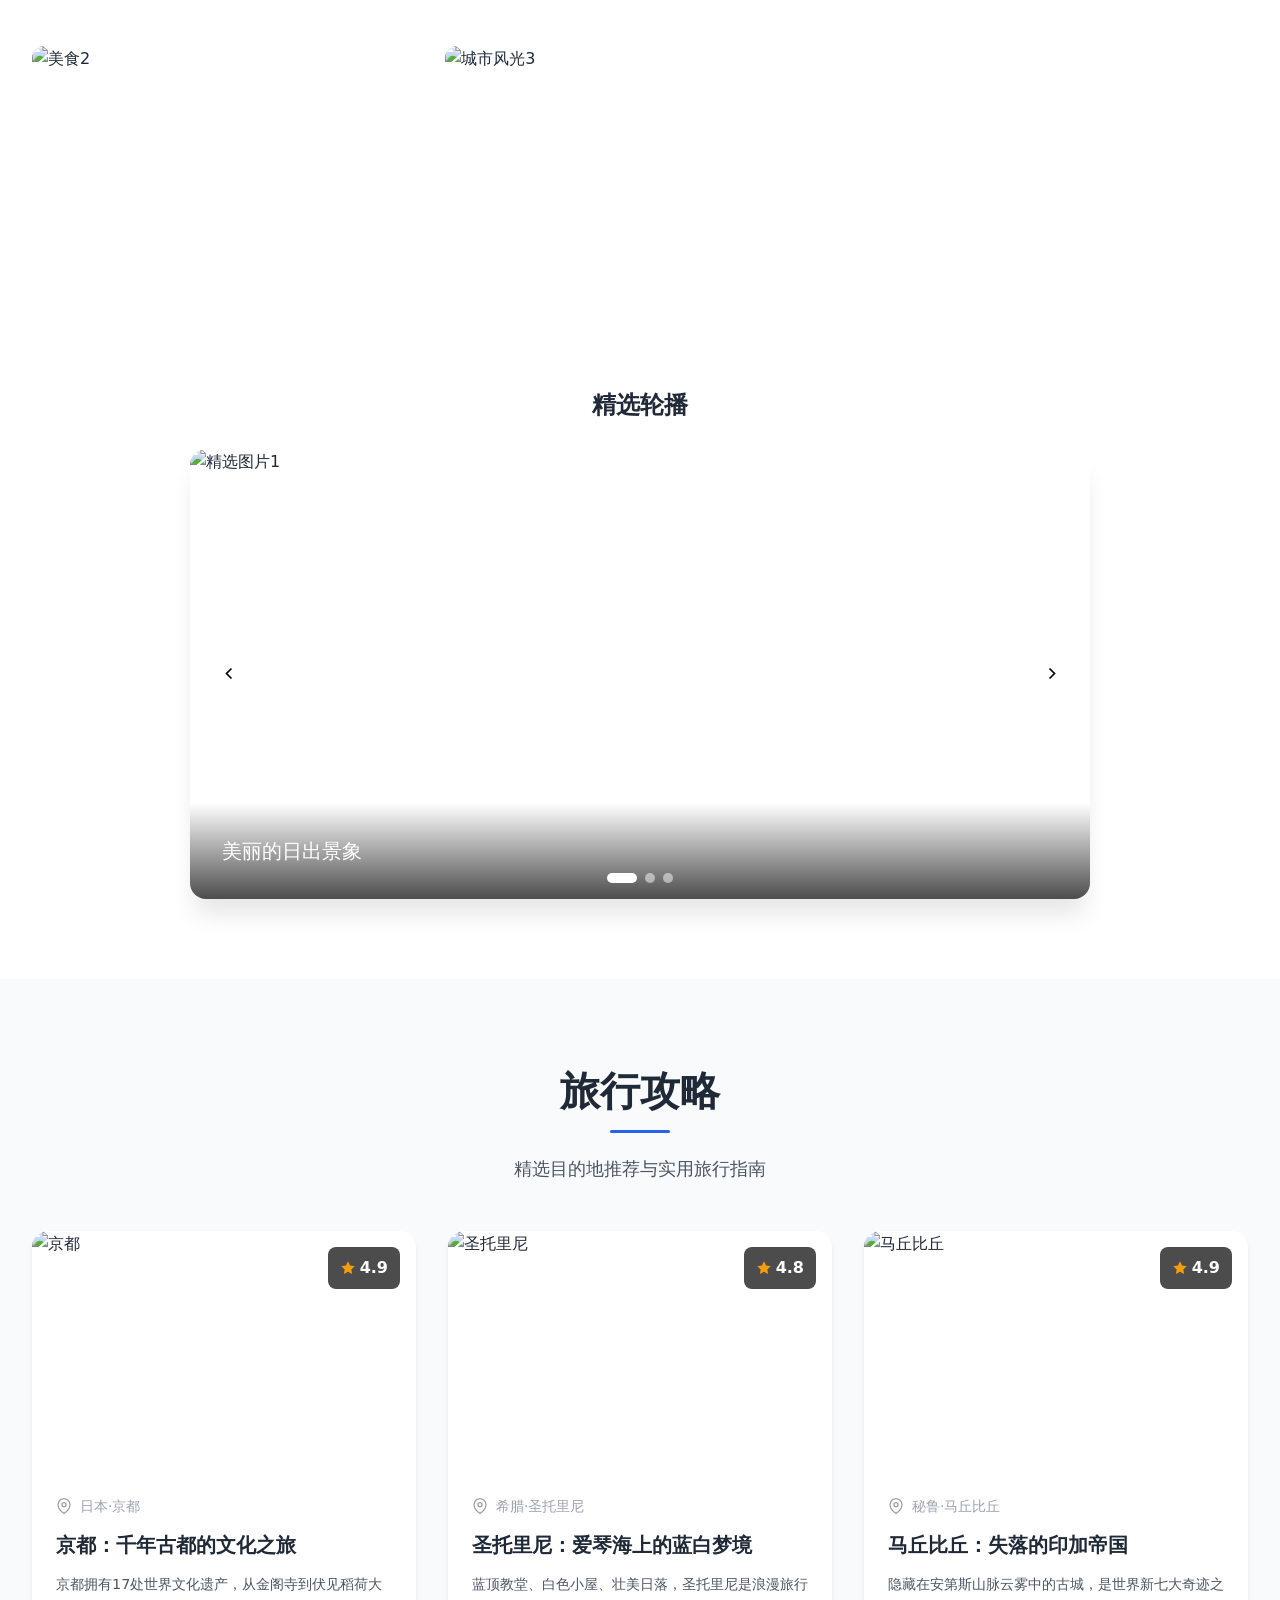
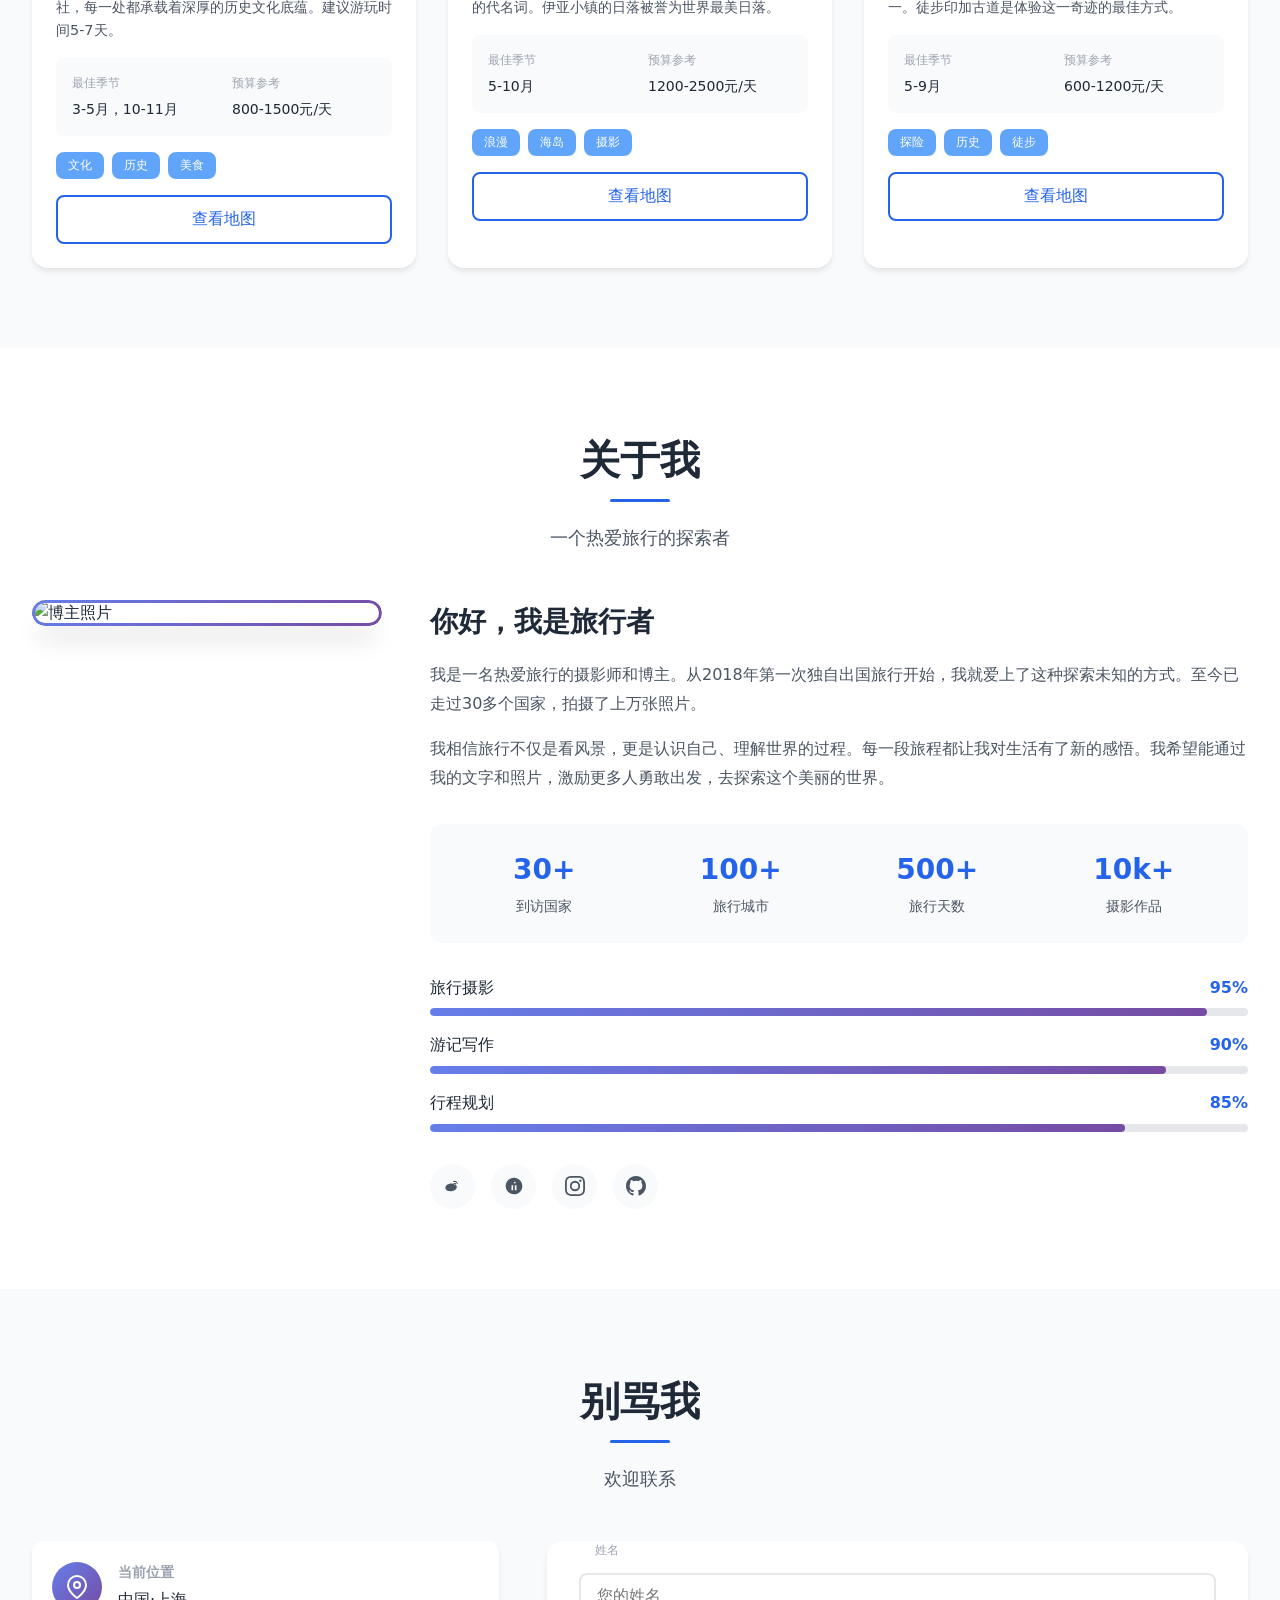
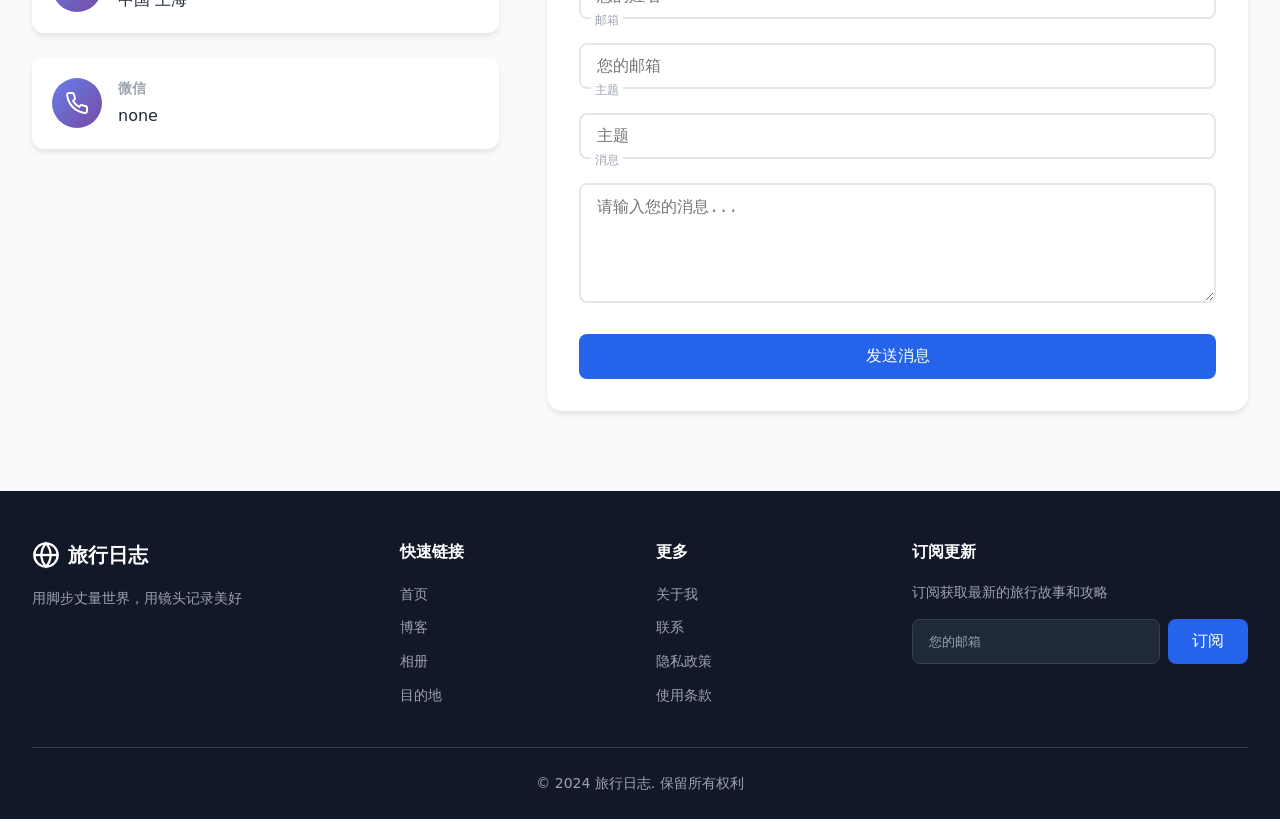
==== commit 8580ebe7: "update: 更新联系页面" ====
--- a/index.html
+++ b/index.html
@@ -46,7 +46,7 @@
             <div class="hero__overlay"></div>
         </div>
         <div class="hero__content">
-            <h1 class="hero__title animate-fade-in">探索世界的美好</h1>
+            <h1 class="hero__title animate-fade-in">zcp是大傻逼</h1>
             <p class="hero__subtitle animate-fade-in-delay">用脚步丈量世界，用镜头记录美好</p>
             <div class="hero__buttons">
                 <a href="#blog" class="btn btn--primary">阅读博客</a>
@@ -593,8 +593,8 @@
     <section id="contact" class="section contact">
         <div class="container">
             <div class="section__header">
-                <h2 class="section__title">联系我</h2>
-                <p class="section__subtitle">有旅行问题或合作意向？欢迎联系</p>
+                <h2 class="section__title">别骂我</h2>
+                <p class="section__subtitle">欢迎联系</p>
             </div>
 
             <div class="contact__content">
@@ -619,7 +619,7 @@
                         </div>
                         <div class="contact__info-text">
                             <h4 class="contact__info-title">微信</h4>
-                            <p class="contact__info-value">traveler_wechat</p>
+                            <p class="contact__info-value">none</p>
                         </div>
                     </div>
                 </div>
